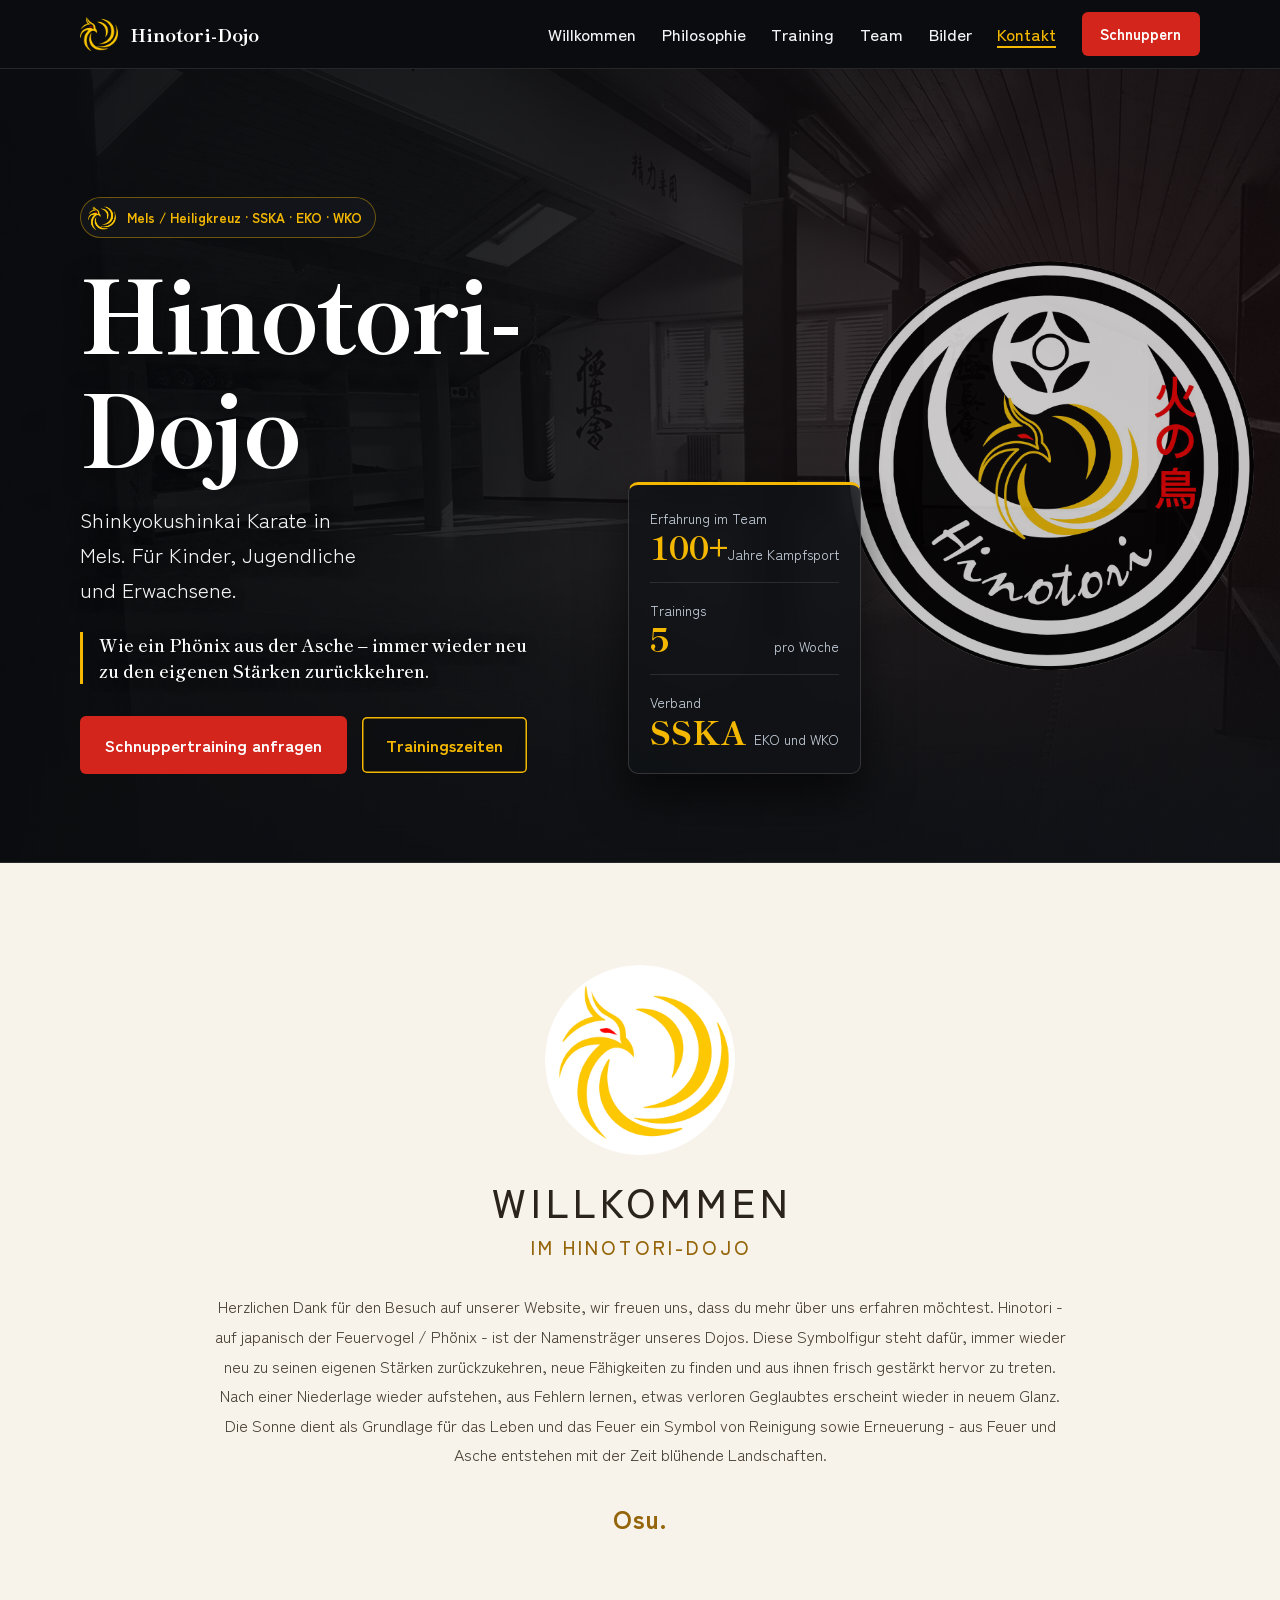
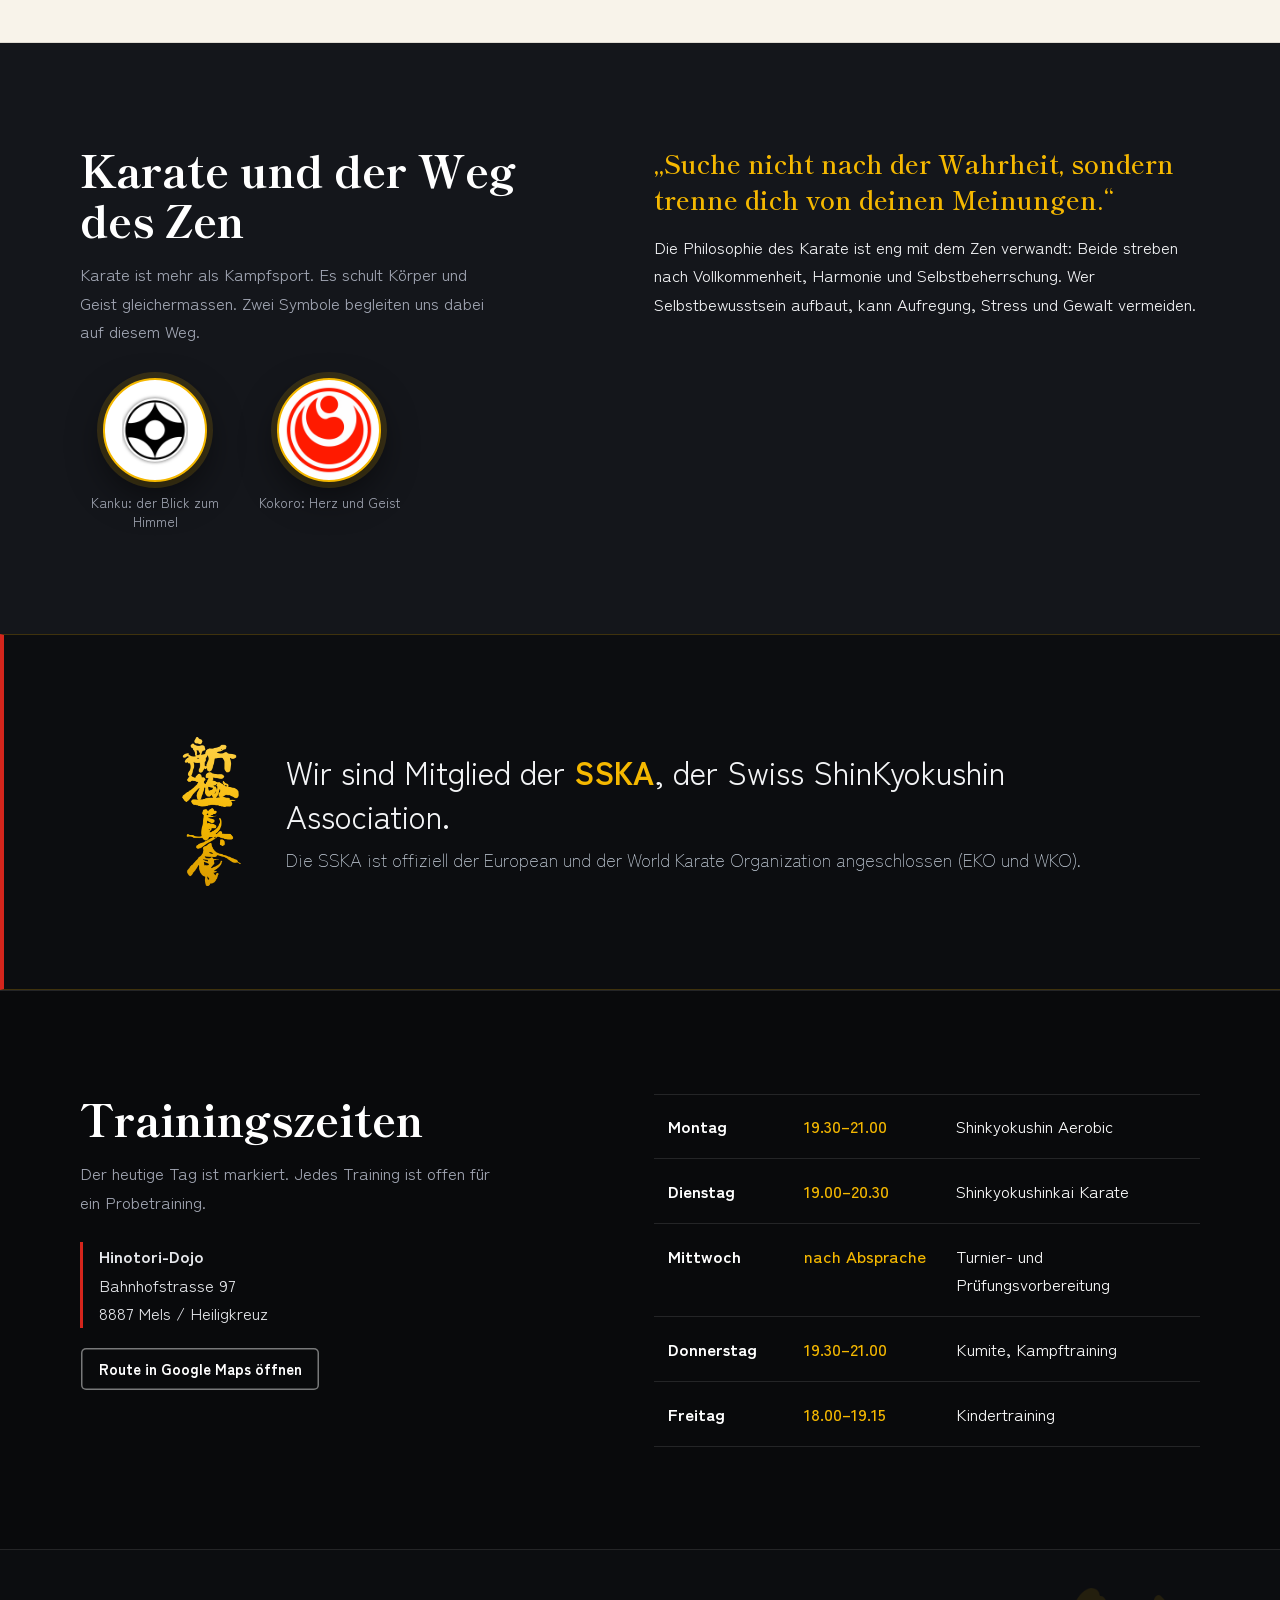
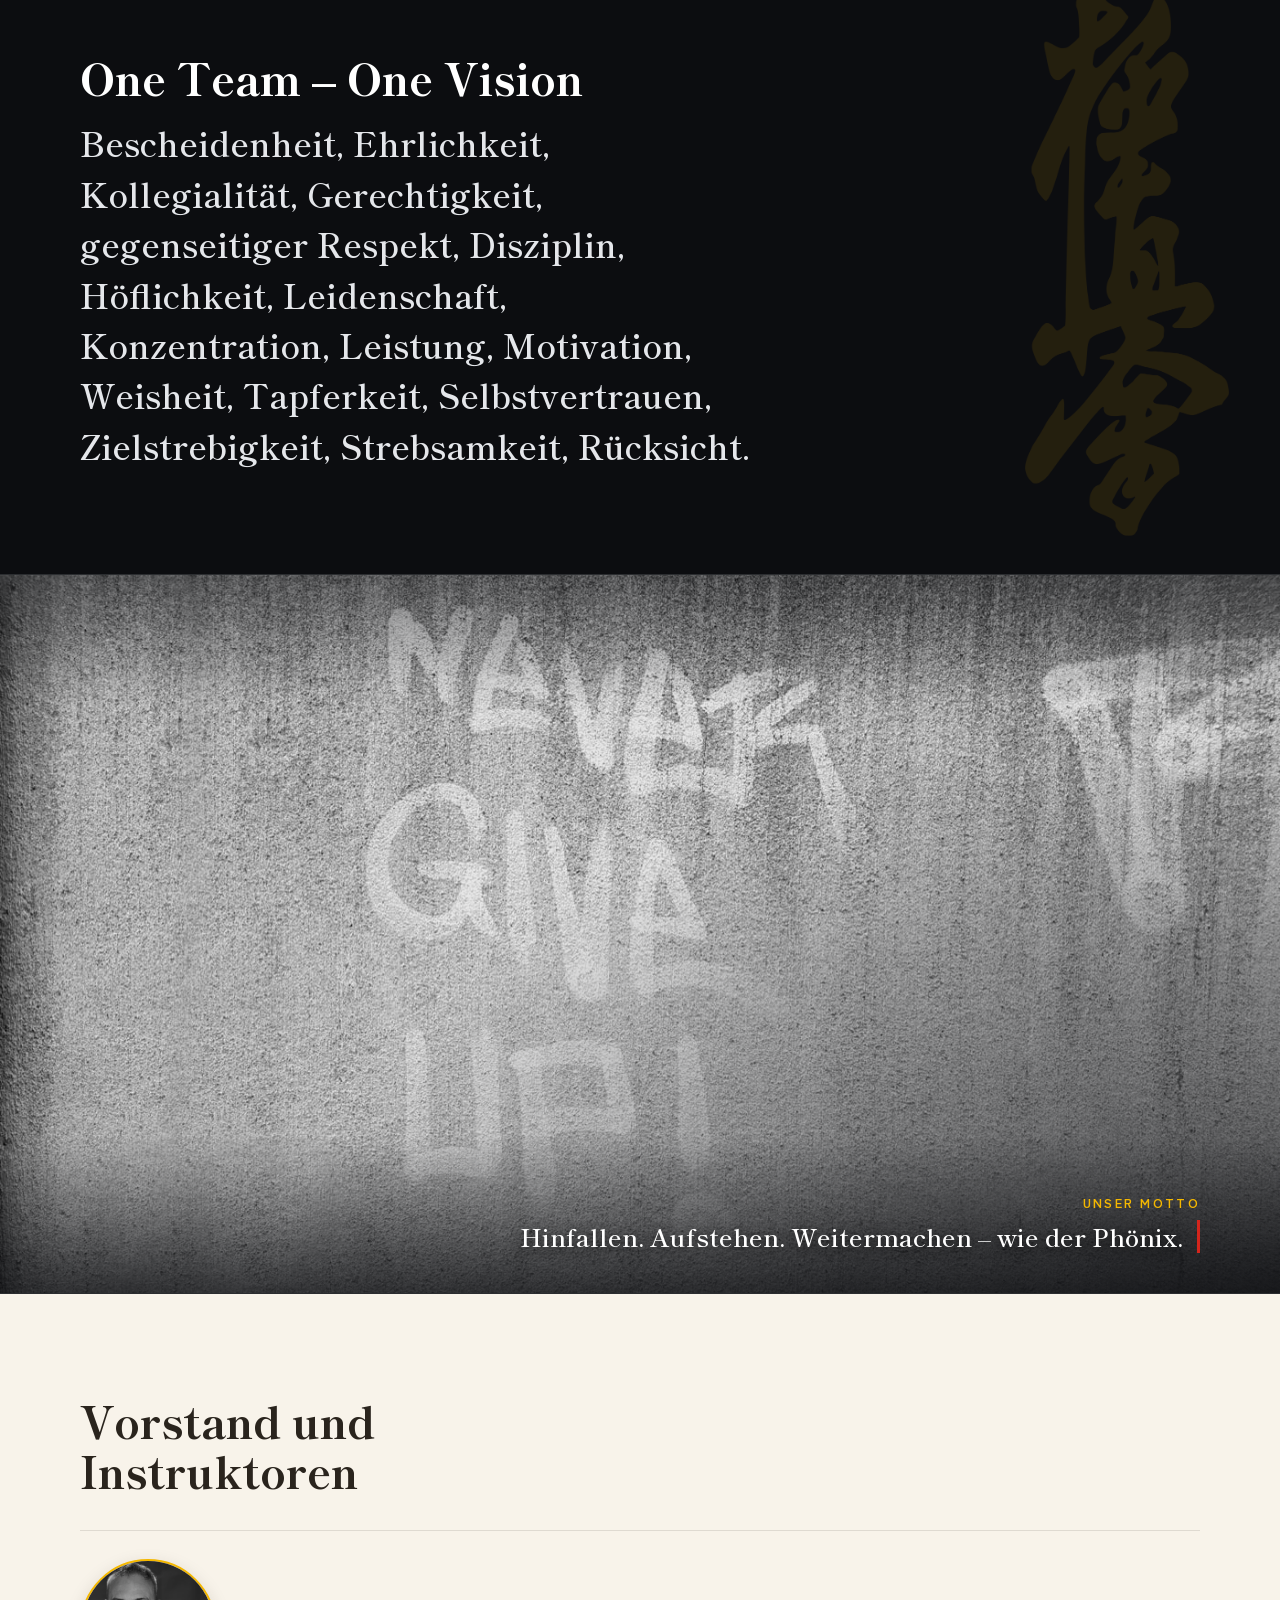
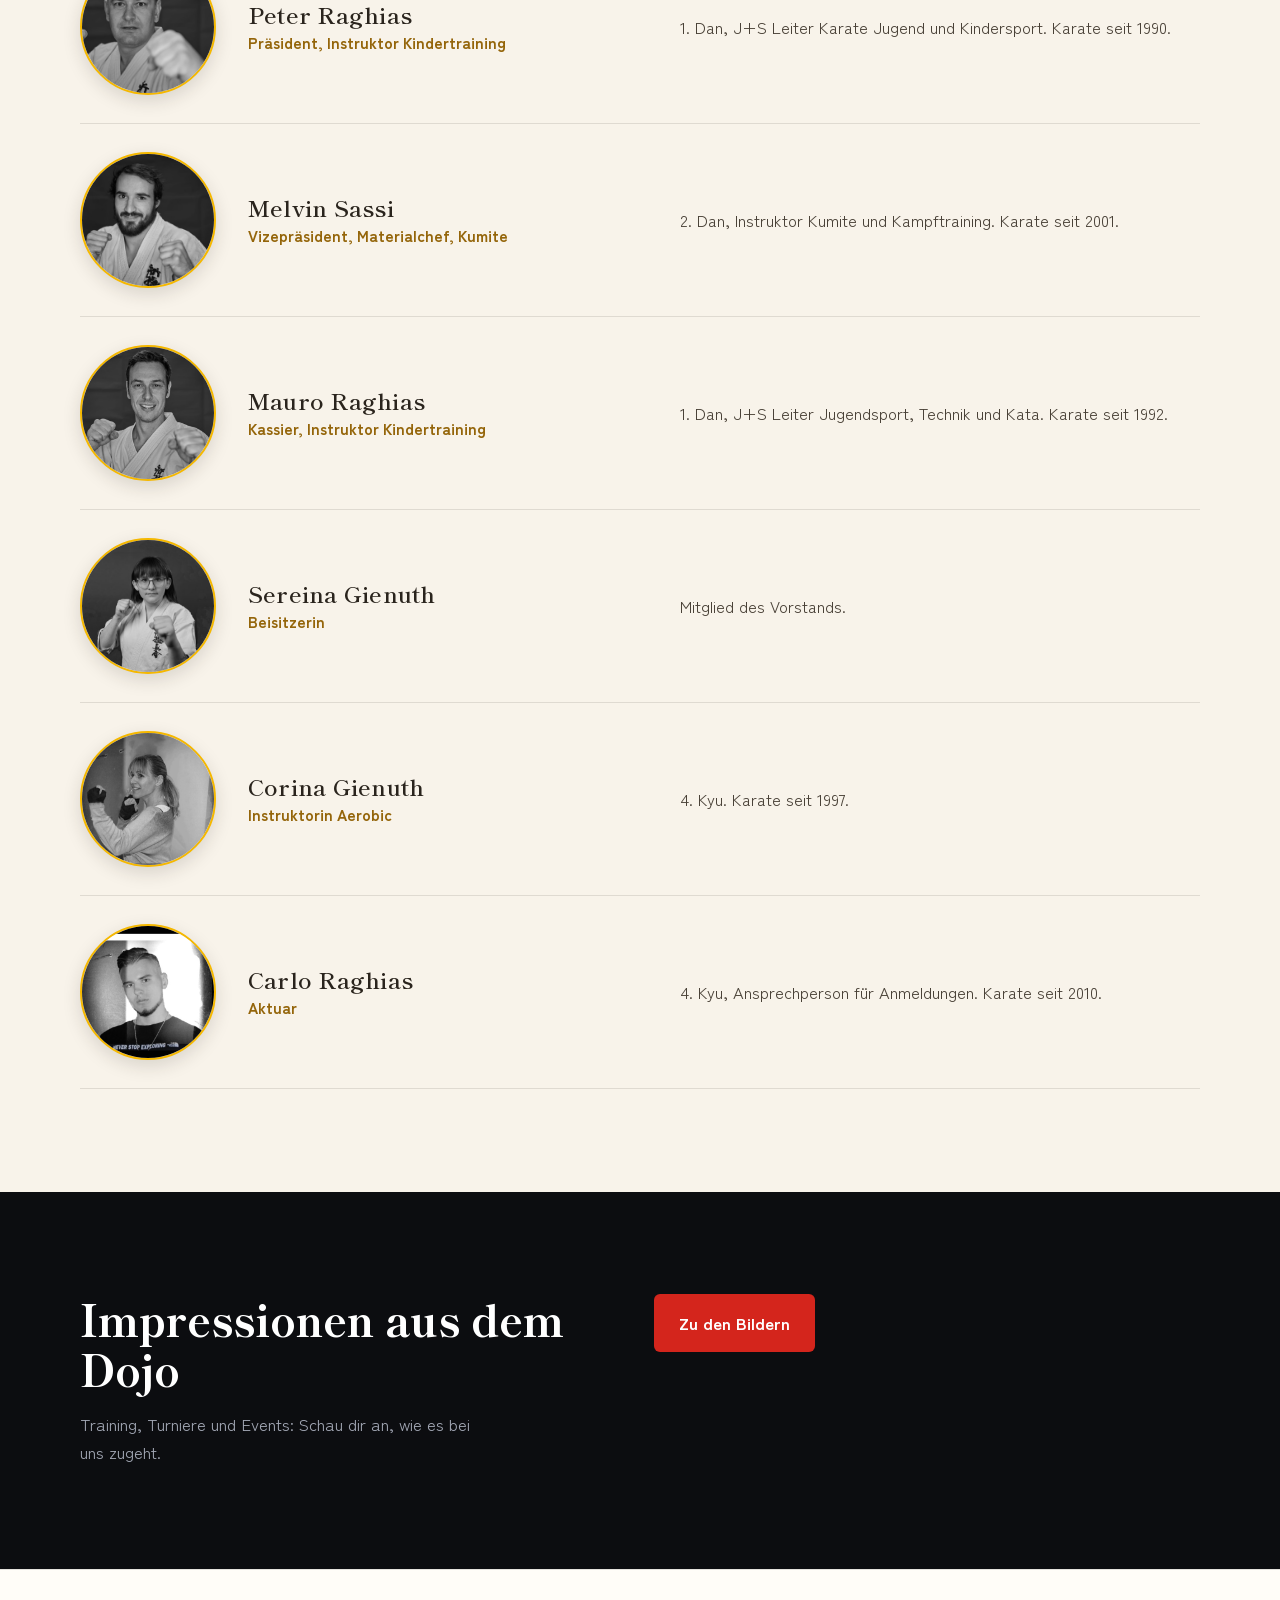
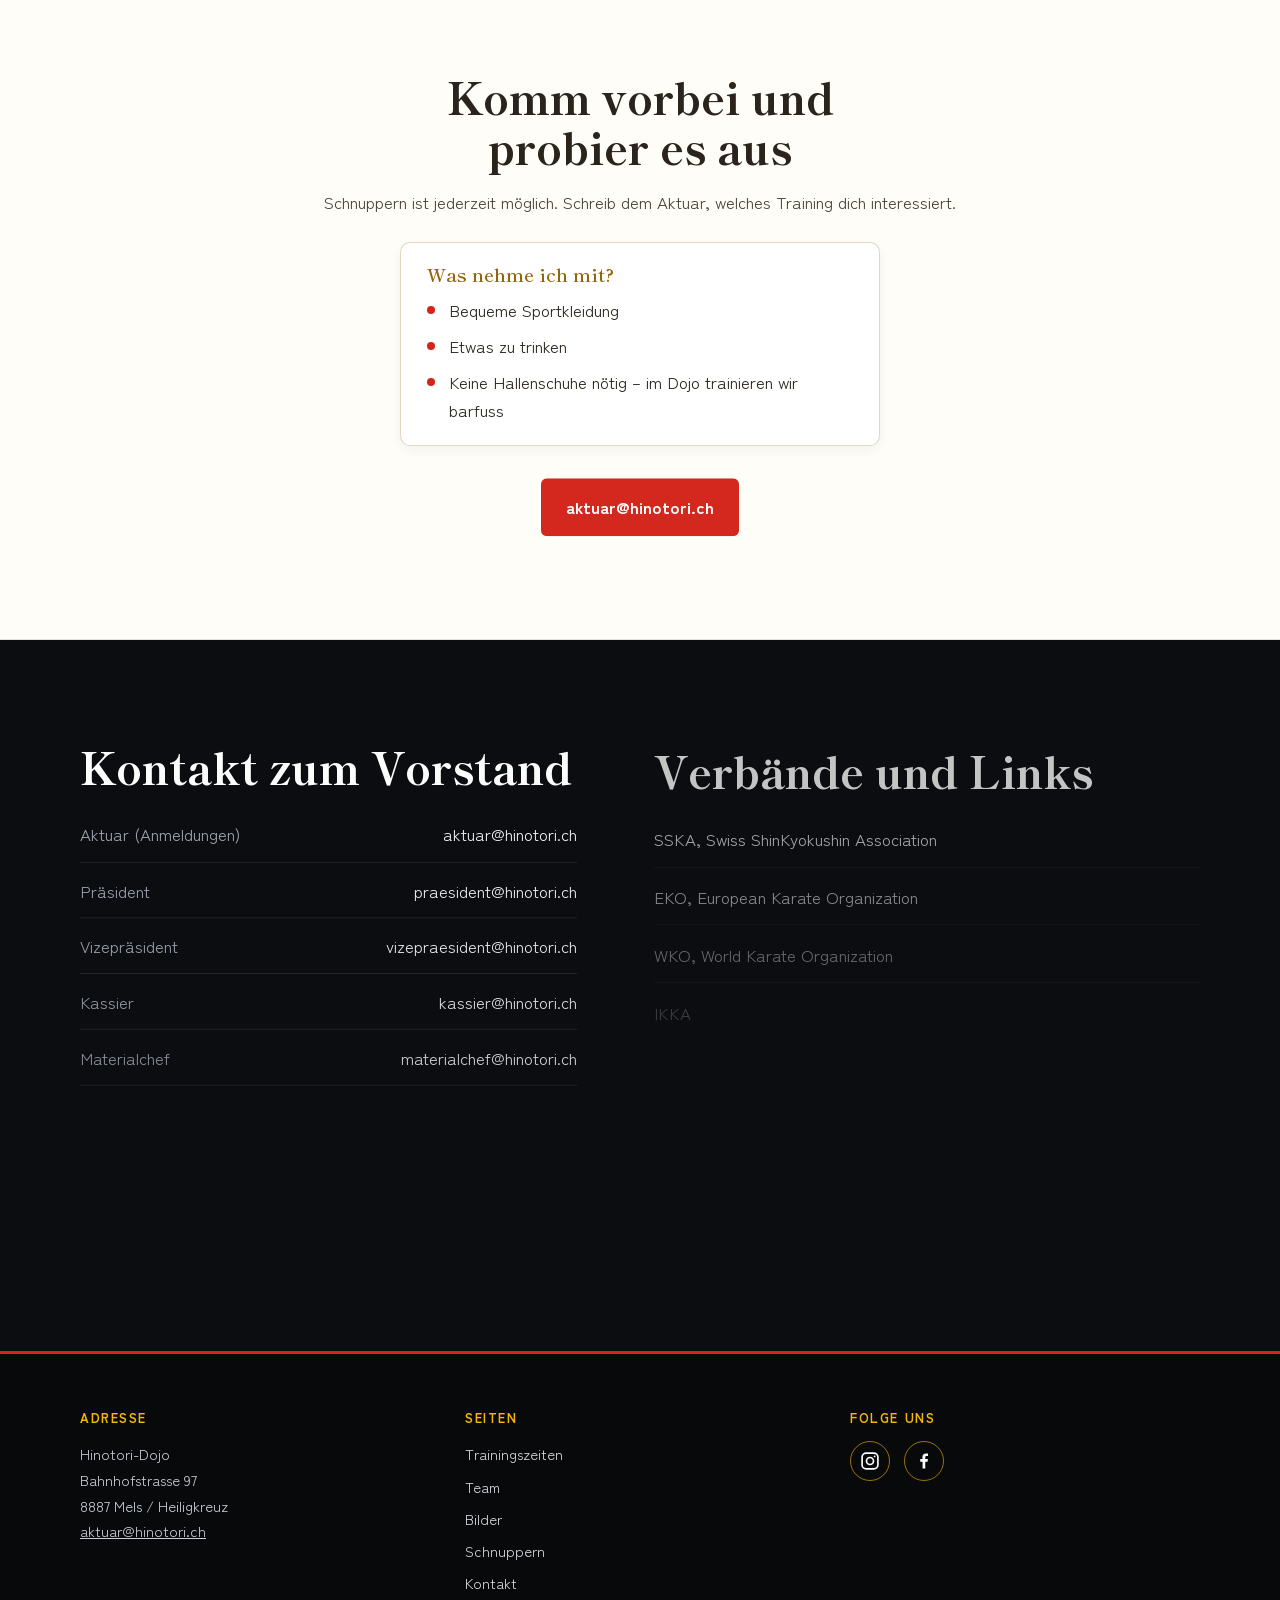
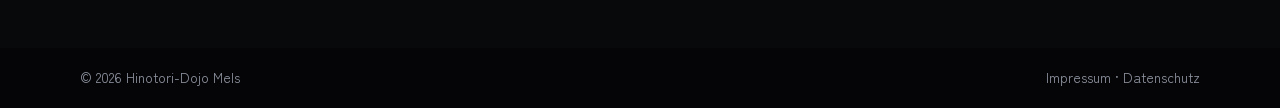
==== index.html @ b58ed4bf "Alle Seiten, Bilder, Scripts und Styles hinzugefügt" ====
<!DOCTYPE html>
<html lang="de">
<head>
<meta charset="UTF-8">
<meta name="viewport" content="width=device-width, initial-scale=1">
<title>Hinotori-Dojo – Shinkyokushinkai Karate in Mels</title>
<meta name="description" content="Shinkyokushinkai Karate, Kumite, Aerobic und Kindertraining in Mels/Heiligkreuz. Schnuppertraining jederzeit möglich.">
<meta property="og:title" content="Hinotori-Dojo Mels">
<meta property="og:description" content="Karate für Kinder und Erwachsene – Schnuppertraining anfragen.">
<meta property="og:type" content="website">
<meta property="og:url" content="https://www.hinotori.ch/">
<meta property="og:image" content="https://www.hinotori.ch/images/design/og-hinotori.jpg">
<meta property="og:image:width" content="1200">
<meta property="og:image:height" content="630">
<meta property="og:image:alt" content="Instruktoren des Hinotori-Dojo im Dojo in Mels">
<meta property="og:locale" content="de_CH">
<meta name="twitter:card" content="summary_large_image">
<meta name="theme-color" content="#0c0d10">
<link rel="preconnect" href="https://fonts.googleapis.com">
<link rel="preconnect" href="https://fonts.gstatic.com" crossorigin>
<link href="https://fonts.googleapis.com/css2?family=Shippori+Mincho:wght@600;800&family=Zen+Kaku+Gothic+New:wght@400;500;700&display=swap" rel="stylesheet">
<link rel="icon" type="image/png" href="images/design/hinotori_logo.png">
<link rel="stylesheet" href="style.css?v=10">
<script>document.documentElement.classList.add('js')</script>
<script type="application/ld+json">
{"@context":"https://schema.org","@type":"SportsActivityLocation","name":"Hinotori-Dojo","description":"Shinkyokushinkai Karate Dojo","address":{"@type":"PostalAddress","streetAddress":"Bahnhofstrasse 97","postalCode":"8887","addressLocality":"Mels","addressCountry":"CH"},"email":"aktuar@hinotori.ch","url":"https://www.hinotori.ch/"}
</script>
</head>
<body>
<a class="skip" href="#main">Zum Inhalt springen</a>

<header class="site-header" id="top">
  <div class="wrap bar">
    <a href="#top" class="brand">
      <img src="images/design/hinotori_logo.png" alt="Hinotori-Dojo Logo" class="brand-logo">
      <span>Hinotori-Dojo</span>
    </a>
    <button class="menu-btn" aria-expanded="false" aria-controls="nav">Menü</button>
    <nav id="nav" class="nav">
      <a href="#willkommen">Willkommen</a>
      <a href="#philosophie">Philosophie</a>
      <a href="#training">Training</a>
      <a href="#team">Team</a>
      <a href="gallery.html">Bilder</a>
      <a href="#kontakt">Kontakt</a>
      <a href="#schnuppern" class="btn btn-sm">Schnuppern</a>
    </nav>
  </div>
</header>

<main id="main">
  <section class="hero">
    <div class="kanji" aria-hidden="true">火</div>
    <div class="wrap hero-grid">
      <div>
        <div class="hero-emblem">
          <img src="images/design/hinotori_logo.png" alt="" aria-hidden="true">
          <span>Mels / Heiligkreuz · SSKA · EKO · WKO</span>
        </div>
        <h1>Hinotori-Dojo</h1>
        <p class="lead">Shinkyokushinkai Karate in Mels. Für Kinder, Jugendliche und Erwachsene.</p>
        <blockquote>Wie ein Phönix aus der Asche – immer wieder neu zu den eigenen Stärken zurückkehren.</blockquote>
        <div class="actions">
          <a href="#schnuppern" class="btn">Schnuppertraining anfragen</a>
          <a href="#training" class="btn btn-ghost">Trainingszeiten</a>
        </div>
      </div>
      <dl class="facts">
        <div><dt>Erfahrung im Team</dt><dd data-count="100" data-suffix="+">100+</dd><span>Jahre Kampfsport</span></div>
        <div><dt>Trainings</dt><dd data-count="5">5</dd><span>pro Woche</span></div>
        <div><dt>Verband</dt><dd>SSKA</dd><span>EKO und WKO</span></div>
      </dl>
    </div>
  </section>

  <section id="willkommen" class="section welcome-banner light">
    <div class="wrap welcome-box">
      <img src="images/design/hinotori-logo-rund.png" alt="Hinotori, der goldene Phönix" class="welcome-phoenix" width="190" height="190">
      <h2 class="welcome-title">Willkommen</h2>
      <p class="welcome-sub">im Hinotori-Dojo</p>
      <p class="welcome-text">
        Herzlichen Dank für den Besuch auf unserer Website, wir freuen uns, dass du mehr über uns erfahren möchtest. Hinotori - auf japanisch der Feuervogel / Phönix - ist der Namensträger unseres Dojos. Diese Symbolfigur steht dafür, immer wieder neu zu seinen eigenen Stärken zurückzukehren, neue Fähigkeiten zu finden und aus ihnen frisch gestärkt hervor zu treten. Nach einer Niederlage wieder aufstehen, aus Fehlern lernen, etwas verloren Geglaubtes erscheint wieder in neuem Glanz. Die Sonne dient als Grundlage für das Leben und das Feuer ein Symbol von Reinigung sowie Erneuerung - aus Feuer und Asche entstehen mit der Zeit blühende Landschaften.
      </p>
      <p class="welcome-osu">Osu.</p>
    </div>
  </section>

  <section id="philosophie" class="section tint">
    <div class="wrap split">
      <div>
        <h2>Karate und der Weg des Zen</h2>
        <p class="muted">Karate ist mehr als Kampfsport. Es schult Körper und Geist gleichermassen. Zwei Symbole begleiten uns dabei auf diesem Weg.</p>
        <div class="emblem-row">
          <figure><a class="emblem-link" href="https://theabsoluteyin.com/kanku/" target="_blank" rel="noopener" title="Mehr zum Kanku (öffnet in neuem Tab)"><img src="images/design/kanku-symbol.jpg" alt="Kanku-Symbol – Artikel öffnen" class="emblem" loading="lazy"><figcaption>Kanku: der Blick zum Himmel</figcaption></a></figure>
          <figure><a class="emblem-link" href="https://www.wkobangladesh.net/kokoro-kanji/" target="_blank" rel="noopener" title="Mehr zum Kokoro (öffnet in neuem Tab)"><img src="images/design/kokoro-symbol.jpg" alt="Kokoro-Symbol – Artikel öffnen" class="emblem" loading="lazy"><figcaption>Kokoro: Herz und Geist</figcaption></a></figure>
        </div>
      </div>
      <div class="prose">
        <p class="pull">„Suche nicht nach der Wahrheit, sondern trenne dich von deinen Meinungen.“</p>
        <p>Die Philosophie des Karate ist eng mit dem Zen verwandt: Beide streben nach Vollkommenheit, Harmonie und Selbstbeherrschung. Wer Selbstbewusstsein aufbaut, kann Aufregung, Stress und Gewalt vermeiden.</p>
      </div>
    </div>
  </section>

  <section class="section affiliation-banner" aria-label="Verbandszugehörigkeit">
    <div class="wrap affiliation-box">
      <span class="kanji-mark" role="img" aria-label="Kanji Shinkyokushinkai"></span>
      <div class="affil-text">
      <p class="affiliation-lead">Wir sind Mitglied der <span>SSKA</span>, der Swiss ShinKyokushin Association.</p>
      <p class="affiliation-sub">Die SSKA ist offiziell der European und der World Karate Organization angeschlossen (EKO und WKO).</p>
      </div>
    </div>
  </section>

  <section id="training" class="section dark">
    <div class="wrap split">
      <div>
        <h2>Trainingszeiten</h2>
        <p class="muted">Der heutige Tag ist markiert. Jedes Training ist offen für ein Probetraining.</p>
        <address>
          <strong>Hinotori-Dojo</strong><br>Bahnhofstrasse 97<br>8887 Mels / Heiligkreuz
        </address>
        <a class="btn btn-ghost-light btn-sm" target="_blank" rel="noopener" href="https://www.google.com/maps/search/?api=1&query=Bahnhofstrasse+97,+8887+Mels">Route in Google Maps öffnen</a>
      </div>
      <ol class="week" id="week">
        <li data-day="1"><b>Montag</b><time>19.30–21.00</time><span>Shinkyokushin Aerobic</span></li>
        <li data-day="2"><b>Dienstag</b><time>19.00–20.30</time><span>Shinkyokushinkai Karate</span></li>
        <li data-day="3"><b>Mittwoch</b><time>nach Absprache</time><span>Turnier- und Prüfungsvorbereitung</span></li>
        <li data-day="4"><b>Donnerstag</b><time>19.30–21.00</time><span>Kumite, Kampftraining</span></li>
        <li data-day="5"><b>Freitag</b><time>18.00–19.15</time><span>Kindertraining</span></li>
      </ol>
    </div>
  </section>

  <section id="werte" class="section">
    <div class="werte-kanji" aria-hidden="true"></div>
    <div class="wrap">
      <h2>One Team – One Vision</h2>
      <p class="values">Bescheidenheit, Ehrlichkeit, Kollegialität, Gerechtigkeit, gegenseitiger Respekt, Disziplin, Höflichkeit, Leidenschaft, Konzentration, Leistung, Motivation, Weisheit, Tapferkeit, Selbstvertrauen, Zielstrebigkeit, Strebsamkeit, Rücksicht.</p>
    </div>
  </section>

  <section class="ngu" aria-label="Unser Motto: Never give up">
    <picture>
      <source media="(max-width:640px)" srcset="images/design/never-give-up-hoch.jpg">
      <img src="images/design/never-give-up-quer.jpg" alt="Graffiti «Never give up!» auf einer Betonwand" loading="lazy">
    </picture>
    <div class="wrap ngu-text">
      <p class="ngu-eyebrow">Unser Motto</p>
      <p class="ngu-line">Hinfallen. Aufstehen. Weitermachen – wie der Phönix.</p>
    </div>
  </section>

  <section id="team" class="section light">
    <div class="wrap">
      <h2>Vorstand und Instruktoren</h2>
      <ul class="team">
        <li>
          <img src="images/design/Peter-Raghias.jpg" alt="Peter Raghias" class="avatar">
          <div><h3>Peter Raghias</h3><p>Präsident, Instruktor Kindertraining</p></div>
          <p>1. Dan, J+S Leiter Karate Jugend und Kindersport. Karate seit 1990.</p>
        </li>
        <li>
          <img src="images/design/Melvin-Sassi.jpg" alt="Melvin Sassi" class="avatar">
          <div><h3>Melvin Sassi</h3><p>Vizepräsident, Materialchef, Kumite</p></div>
          <p>2. Dan, Instruktor Kumite und Kampftraining. Karate seit 2001.</p>
        </li>
        <li>
          <img src="images/design/Mauro-Raghias.jpg" alt="Mauro Raghias" class="avatar">
          <div><h3>Mauro Raghias</h3><p>Kassier, Instruktor Kindertraining</p></div>
          <p>1. Dan, J+S Leiter Jugendsport, Technik und Kata. Karate seit 1992.</p>
        </li>
        <li>
          <img src="images/design/Sereina-Gienuth.jpg" alt="Sereina Gienuth" class="avatar">
          <div><h3>Sereina Gienuth</h3><p>Beisitzerin</p></div>
          <p>Mitglied des Vorstands.</p>
        </li>
        <li>
          <img src="images/design/Corina-Gienuth.jpg" alt="Corina Gienuth" class="avatar">
          <div><h3>Corina Gienuth</h3><p>Instruktorin Aerobic</p></div>
          <p>4. Kyu. Karate seit 1997.</p>
        </li>
        <li>
          <img src="images/design/Carlo-Raghias.jpg" alt="Carlo Raghias" class="avatar">
          <div><h3>Carlo Raghias</h3><p>Aktuar</p></div>
          <p>4. Kyu, Ansprechperson für Anmeldungen. Karate seit 2010.</p>
        </li>
      </ul>
    </div>
  </section>

  <section id="bilder" class="section">
    <div class="wrap split">
      <div>
        <h2>Impressionen aus dem Dojo</h2>
        <p class="muted">Training, Turniere und Events: Schau dir an, wie es bei uns zugeht.</p>
      </div>
      <div><a class="btn" href="gallery.html">Zu den Bildern</a></div>
    </div>
  </section>

  <section id="schnuppern" class="section cta light">
    <div class="wrap">
      <h2>Komm vorbei und probier es aus</h2>
      <p>Schnuppern ist jederzeit möglich. Schreib dem Aktuar, welches Training dich interessiert.</p>
      <div class="bring">
        <h3>Was nehme ich mit?</h3>
        <ul>
          <li>Bequeme Sportkleidung</li>
          <li>Etwas zu trinken</li>
          <li>Keine Hallenschuhe nötig – im Dojo trainieren wir barfuss</li>
        </ul>
      </div>
      <a class="btn" href="mailto:aktuar@hinotori.ch?subject=Anmeldung%20Schnuppertraining">aktuar@hinotori.ch</a>
    </div>
  </section>

  <section id="kontakt" class="section">
    <div class="wrap split">
      <div>
        <h2>Kontakt zum Vorstand</h2>
        <ul class="rows">
          <li><span>Aktuar (Anmeldungen)</span><a href="mailto:aktuar@hinotori.ch">aktuar@hinotori.ch</a></li>
          <li><span>Präsident</span><a href="mailto:praesident@hinotori.ch">praesident@hinotori.ch</a></li>
          <li><span>Vizepräsident</span><a href="mailto:vizepraesident@hinotori.ch">vizepraesident@hinotori.ch</a></li>
          <li><span>Kassier</span><a href="mailto:kassier@hinotori.ch">kassier@hinotori.ch</a></li>
          <li><span>Materialchef</span><a href="mailto:materialchef@hinotori.ch">materialchef@hinotori.ch</a></li>
        </ul>
      </div>
      <div>
        <h2>Verbände und Links</h2>
        <ul class="rows">
          <li><a target="_blank" rel="noopener" href="https://www.shinkyokushin.ch">SSKA, Swiss ShinKyokushin Association</a></li>
          <li><a target="_blank" rel="noopener" href="https://www.european-kyokushin.org">EKO, European Karate Organization</a></li>
          <li><a target="_blank" rel="noopener" href="https://www.wko.or.jp">WKO, World Karate Organization</a></li>
          <li><a target="_blank" rel="noopener" href="https://www.ikka.ch">IKKA</a></li>
          <li><a target="_blank" rel="noopener" href="https://www.polimeno-karate.ch/">Polimeno Karate</a></li>
          <li><a target="_blank" rel="noopener" href="https://www.spirit-karate.ch">Spirit Karate</a></li>
          <li><a target="_blank" rel="noopener" href="https://www.zendoryu.ch">Zendoryu</a></li>
          <li><a target="_blank" rel="noopener" href="https://www.sportportal.info">Sportportal.info</a></li>
        </ul>
      </div>
    </div>
  </section>
</main>

<footer class="site-footer">
  <div class="wrap footer-cols">
    <div class="footer-col">
      <h3>Adresse</h3>
      <p class="footer-address">
        Hinotori-Dojo<br>
        Bahnhofstrasse 97<br>
        8887 Mels / Heiligkreuz<br>
        <a href="mailto:aktuar@hinotori.ch">aktuar@hinotori.ch</a>
      </p>
    </div>

    <div class="footer-col">
      <h3>Seiten</h3>
      <ul class="footer-nav">
        <li><a href="#training">Trainingszeiten</a></li>
        <li><a href="#team">Team</a></li>
        <li><a href="gallery.html">Bilder</a></li>
        <li><a href="#schnuppern">Schnuppern</a></li>
        <li><a href="#kontakt">Kontakt</a></li>
      </ul>
    </div>

    <div class="footer-col">
      <h3>Folge uns</h3>
      <div class="social-links">
        <a href="https://www.instagram.com/hinotori_dojo/" target="_blank" rel="noopener" aria-label="Instagram Hinotori Dojo" class="social-btn">
          <svg viewBox="0 0 24 24" width="20" height="20" fill="none" stroke="currentColor" stroke-width="2" aria-hidden="true">
            <rect x="2.5" y="2.5" width="19" height="19" rx="5"></rect>
            <circle cx="12" cy="12" r="4.2"></circle>
            <circle cx="17.5" cy="6.5" r="1.1" fill="currentColor" stroke="none"></circle>
          </svg>
        </a>
        <a href="https://m.facebook.com/HinotoriDojoMels/" target="_blank" rel="noopener" aria-label="Facebook Hinotori Dojo Mels" class="social-btn">
          <svg viewBox="0 0 24 24" width="20" height="20" fill="currentColor" aria-hidden="true">
            <path d="M13.5 21v-8.2h2.8l.4-3.2h-3.2V7.5c0-.9.3-1.6 1.6-1.6h1.7V3c-.3 0-1.3-.1-2.5-.1-2.5 0-4.2 1.5-4.2 4.3v2.4H7.5v3.2h2.8V21h3.2z"></path>
          </svg>
        </a>
      </div>
    </div>
  </div>

  <div class="footer-bottom">
    <div class="wrap foot">
      <span>© <span id="yr">2026</span> Hinotori-Dojo Mels</span>
      <span><a href="impressum.html">Impressum</a> · <a href="impressum.html#datenschutz">Datenschutz</a></span>
    </div>
  </div>
</footer>
<script src="vendor/gsap.min.js" defer></script>
<script src="vendor/ScrollTrigger.min.js" defer></script>
<script src="script.js?v=7" defer></script>
</body>
</html>
---- style.css ----
:root{
  --bg:#0c0d10;
  --surface:#14161b;
  --surface-alt:#1b1e25;
  --text:#f3f4f6;
  --muted:#a1a6b3;
  --red:#d4251c;
  --red-d:#a61912;
  --gold:#f5b800;
  --gold-soft:rgba(245,184,0,.15);
  --line:rgba(255,255,255,.11);
  --paper:#f8f3ea;
  --paper-alt:#fffdf8;
  --ink:#2a241d;
  --ink-muted:#6b6155;
  --gold-ink:#94650a;
  --serif:"Shippori Mincho","Hiragino Mincho ProN","Yu Mincho",Georgia,serif;
  --sans:"Zen Kaku Gothic New","Hiragino Sans","Segoe UI",system-ui,sans-serif;
}
*{box-sizing:border-box;margin:0;padding:0}
html{scroll-behavior:smooth;scroll-padding-top:76px}
body{font:400 1.05rem/1.7 var(--sans);background:var(--bg);color:var(--text);-webkit-font-smoothing:antialiased}
.wrap{width:min(1120px,90%);margin-inline:auto}
a{color:var(--gold);transition:color .2s}
a:hover{color:#ffd24c}
:focus-visible{outline:3px solid var(--gold);outline-offset:3px}
.skip{position:absolute;left:-999px;top:0;background:var(--red);color:#fff;padding:.6rem 1rem;z-index:200}
.skip:focus{left:0}
h1,h2,h3{font-family:var(--serif);line-height:1.15;font-weight:800;color:#fff}
h2{font-size:clamp(1.8rem,3.6vw,2.7rem);margin-bottom:1rem;max-width:18ch}
h3{font-size:1.2rem;font-weight:600}
.muted{color:var(--muted);max-width:46ch}

/* Header */
.site-header{position:sticky;top:0;z-index:100;background:rgba(12,13,16,.88);backdrop-filter:blur(12px);border-bottom:1px solid var(--line);transition:border-color .25s}
.site-header.scrolled{border-color:rgba(245,184,0,.35)}
.bar{display:flex;align-items:center;justify-content:space-between;min-height:68px;gap:1rem}
.brand{display:flex;align-items:center;gap:.75rem;font:800 1.15rem var(--serif);color:#fff;text-decoration:none}
.brand-logo{width:38px;height:38px;object-fit:contain;display:block;border-radius:6px}
.nav{display:flex;align-items:center;gap:1.6rem}
.nav a:not(.btn){color:var(--text);text-decoration:none;font-weight:500;background:linear-gradient(var(--gold),var(--gold)) 0 100%/0 2px no-repeat;transition:background-size .25s,color .2s}
.nav a:not(.btn):hover{color:var(--gold);background-size:100% 2px}
.menu-btn{display:none;font:inherit;font-weight:700;background:var(--surface-alt);border:1.5px solid var(--gold);border-radius:8px;padding:.35rem .9rem;cursor:pointer;color:#fff}

/* Buttons */
.btn{display:inline-block;background:var(--red);color:#fff;text-decoration:none;font-weight:700;padding:.85rem 1.5rem;border-radius:6px;border:1px solid transparent;transition:background .2s,color .2s}
.btn:hover{background:var(--red-d);color:#fff}
.btn-sm{padding:.5rem 1.1rem;font-size:.95rem}
.btn-ghost{background:rgba(12,13,16,.55);backdrop-filter:blur(6px);color:var(--gold);box-shadow:inset 0 0 0 1.5px var(--gold)}
.btn-ghost:hover{background:var(--gold);color:#0c0d10;box-shadow:none}
.btn-ghost-light{background:transparent;color:#fff;box-shadow:inset 0 0 0 1.5px rgba(255,255,255,.45)}
.btn-ghost-light:hover{background:var(--gold);color:#0c0d10;box-shadow:none}

/* Hero mit Dojo-Foto im Hintergrund */
.hero{position:relative;overflow:hidden;padding:clamp(4.5rem,10vw,8.5rem) 0 clamp(3.5rem,7vw,5.5rem);background-color:var(--bg);border-bottom:1px solid var(--line);isolation:isolate}
.hero::before{
  content:"";
  position:absolute;
  inset:0;
  z-index:-2;
  background:url("images/design/Dojo_schwarz-weiss.jpg") 55% 42%/cover no-repeat;
  filter:contrast(1.08) brightness(.68);
}
.hero::after{
  content:"";
  position:absolute;
  inset:0;
  z-index:-1;
  background:
    linear-gradient(95deg, rgba(10,11,14,.92) 0%, rgba(12,13,16,.74) 48%, rgba(12,13,16,.52) 100%),
    linear-gradient(180deg, rgba(12,13,16,.35) 0%, rgba(12,13,16,.2) 65%, #16181e 100%),
    radial-gradient(circle at 82% 30%, rgba(212,37,28,.22), transparent 55%);
}

.kanji{position:absolute;right:-2%;top:50%;transform:translateY(-50%);width:min(58vw,580px);aspect-ratio:1;border-radius:50%;font-size:0;color:transparent;overflow:hidden;pointer-events:none}
.kanji::before{content:"";position:absolute;inset:0;border-radius:50%;background:url("images/design/hinotori-logo-hero.jpg") center/contain no-repeat;opacity:.55}
.hero-grid{position:relative;display:grid;gap:3.5rem;grid-template-columns:1.2fr 1fr;align-items:end}
.hero-emblem{display:inline-flex;align-items:center;gap:.65rem;margin-bottom:1rem;padding:.35rem .85rem .35rem .45rem;background:rgba(20,22,27,.82);backdrop-filter:blur(8px);border:1px solid rgba(245,184,0,.4);border-radius:999px;font-size:.85rem;font-weight:700;color:var(--gold)}
.hero-emblem img{width:28px;height:28px;object-fit:contain;border-radius:50%}
.hero h1{font-size:clamp(3rem,8vw,6.2rem);letter-spacing:-.02em;margin-bottom:1.2rem;text-shadow:0 6px 26px rgba(0,0,0,.55)}
.lead{font-size:1.3rem;max-width:30ch;margin-bottom:1.5rem;color:#f3f4f6;text-shadow:0 2px 14px rgba(0,0,0,.65)}
blockquote{font:600 1.1rem/1.5 var(--serif);border-left:3px solid var(--gold);padding-left:1rem;max-width:42ch;margin-bottom:2rem;color:#fff;text-shadow:0 2px 12px rgba(0,0,0,.6)}
.actions{display:flex;flex-wrap:wrap;gap:.9rem}
.facts{display:grid;gap:0;background:rgba(16,18,23,.78);backdrop-filter:blur(14px);border:1px solid rgba(255,255,255,.15);border-top:3px solid var(--gold);color:#fff;border-radius:10px;padding:.5rem 1.6rem;max-width:340px;justify-self:end;box-shadow:0 22px 48px rgba(0,0,0,.6)}
.facts div{display:grid;grid-template-columns:1fr auto;align-items:baseline;padding:1rem 0;border-bottom:1px solid var(--line)}
.facts div:last-child{border:0}
.facts dt{grid-column:1/-1;font-size:.85rem;color:#cbd5e1}
.facts dd{font:800 2.4rem/1 var(--serif);color:var(--gold)}
.facts span{font-size:.9rem;color:#cbd5e1}

/* Willkommen-Schreiben unter der Titelfolie */
.welcome-banner{background:linear-gradient(180deg, #16181e 0%, #111318 100%);border-bottom:1px solid var(--line);padding:clamp(3.5rem,7vw,5.5rem) 0}
.welcome-box{max-width:860px;margin-inline:auto;text-align:center}
.welcome-title{max-width:none;margin-bottom:.45rem;font-family:var(--sans);font-weight:500;letter-spacing:.12em;text-transform:uppercase;font-size:clamp(1.6rem,3.4vw,2.5rem);color:#fff}
.welcome-sub{font-family:var(--sans);font-size:clamp(.95rem,1.6vw,1.2rem);font-weight:500;letter-spacing:.16em;text-transform:uppercase;color:var(--gold);margin-bottom:1.8rem}
.welcome-text{color:#d1d5db;font-size:clamp(.98rem,1.25vw,1.1rem);line-height:1.85;margin-bottom:1.6rem}
.welcome-osu{color:var(--gold);font-size:clamp(1.25rem,2vw,1.6rem);font-weight:600;letter-spacing:.04em}

/* Verbands-Werbebanner während dem Scrollen */
.affiliation-banner{background:linear-gradient(90deg, #101216 0%, #191718 50%, #101216 100%);border-block:1px solid rgba(245,184,0,.22);border-left:4px solid var(--red);padding:clamp(2.4rem,5vw,3.6rem) 0}
.affiliation-box{max-width:920px;margin-inline:auto;text-align:center}
.affiliation-lead{font-family:var(--sans);font-size:clamp(1.25rem,2.5vw,2.05rem);font-weight:400;line-height:1.35;color:#f3f4f6;margin-bottom:.55rem}
.affiliation-lead span{color:var(--gold);font-weight:600}
.affiliation-sub{font-family:var(--sans);font-size:clamp(.92rem,1.4vw,1.12rem);font-weight:300;line-height:1.55;color:#cbd5e1}

/* Sections */
.section{padding:clamp(3.5rem,8vw,6.5rem) 0;background:var(--bg)}
.tint{background:var(--surface)}
.dark{background:#090a0c;color:#fff;border-block:1px solid var(--line)}
.dark .muted{color:var(--muted)}
.split{display:grid;grid-template-columns:1fr 1.1fr;gap:clamp(2rem,6vw,5rem);align-items:start}
.prose p+p{margin-top:1rem}
.pull{font:600 1.6rem/1.4 var(--serif);color:var(--gold)}
address{font-style:normal;margin:1.6rem 0 1.2rem;padding-left:1rem;border-left:3px solid var(--red);color:#e5e7eb}

/* Wochenplan */
.week{list-style:none}
.week li{display:grid;grid-template-columns:7.5rem 8.5rem 1fr;gap:1rem;padding:1.1rem .9rem;border-bottom:1px solid var(--line)}
.week li:first-child{border-top:1px solid var(--line)}
.week time{color:var(--gold);font-weight:500}
.week li.today{background:linear-gradient(90deg, var(--red) 0%, #b51c14 100%);border-radius:6px;border-color:transparent;box-shadow:0 8px 20px rgba(212,37,28,.3)}
.week li.today time{color:#fff;font-weight:700}

/* Werte */
.values{font:600 clamp(1.4rem,2.8vw,2.1rem)/1.5 var(--serif);max-width:34ch;color:#e5e7eb}

/* Team */
.team{list-style:none;margin-top:2.2rem}
.team li{display:grid;grid-template-columns:136px minmax(210px,1fr) 1.3fr;align-items:center;gap:1.2rem 2rem;padding:1.75rem 0;border-top:1px solid var(--line)}
.team li:last-child{border-bottom:1px solid var(--line)}
.avatar{width:136px;height:136px;border-radius:50%;object-fit:cover;object-position:50% 18%;border:2.5px solid var(--gold);background:var(--surface-alt);display:block;box-shadow:0 10px 26px rgba(0,0,0,.45)}
.team li div h3{font-size:clamp(1.28rem,1.8vw,1.5rem);margin-bottom:.3rem;letter-spacing:.01em}
.team li div p{color:var(--gold);font-weight:700;font-size:.98rem;line-height:1.4}
.team li>p{color:#d1d5db;font-size:1.02rem;line-height:1.65}

/* CTA */
.cta{background:linear-gradient(135deg, #1b1512 0%, #2a1212 50%, #14161b 100%);border-block:1px solid rgba(245,184,0,.3);color:#fff;text-align:center}
.cta h2{margin-inline:auto}
.cta p{margin-bottom:1.6rem;color:#d1d5db}
.bring{max-width:30rem;margin:0 auto 2rem;padding:1.3rem 1.6rem;text-align:left;background:rgba(12,13,16,.45);border:1px solid rgba(245,184,0,.3);border-radius:10px}
.bring h3{font-size:1.15rem;color:var(--gold);margin-bottom:.7rem}
.bring ul{list-style:none;padding:0;margin:0;display:grid;gap:.45rem}
.bring li{position:relative;padding-left:1.4rem;color:#e5e7eb}
.bring li::before{content:"";position:absolute;left:0;top:.62em;width:.5rem;height:.5rem;border-radius:50%;background:var(--red)}
.cta .btn{background:var(--gold);color:#0c0d10}
.cta .btn:hover{background:#ffd24c;color:#0c0d10;box-shadow:0 8px 24px rgba(245,184,0,.35)}

/* Kontakt */
.rows{list-style:none}
.rows li{display:flex;flex-wrap:wrap;justify-content:space-between;gap:.3rem 1rem;padding:.8rem 0;border-bottom:1px solid var(--line)}
.rows span{color:var(--muted)}
.rows a{color:var(--text);text-decoration:none}
.rows a:hover{color:var(--gold);text-decoration:underline}

/* Footer */
.site-footer{background:#08090b;color:#d6d8de;padding-top:3.5rem;font-size:.94rem;border-top:3px solid var(--red)}
.footer-cols{display:grid;grid-template-columns:repeat(3,minmax(160px,1fr));gap:2.2rem;padding-bottom:2.8rem}
.footer-col h3{font-family:var(--sans);font-size:.82rem;font-weight:700;letter-spacing:.12em;text-transform:uppercase;color:var(--gold);margin-bottom:1rem}
.footer-nav{list-style:none}
.footer-nav li{margin-bottom:.42rem}
.footer-nav a{color:#d6d8de;text-decoration:none;font-size:.92rem;transition:color .2s}
.footer-nav a:hover{color:var(--gold)}
.footer-address{color:#c9cdd6;line-height:1.75;font-size:.92rem}
.footer-address a{color:#c9cdd6}
.footer-address a:hover,.foot a:hover{color:var(--gold)}
.foot a{color:#8e94a0;text-decoration:none}

.social-links{display:flex;gap:.85rem}
.social-btn{display:inline-grid;place-items:center;width:40px;height:40px;border-radius:50%;border:1.5px solid rgba(245,184,0,.6);color:#fff;text-decoration:none;transition:background .2s,border-color .2s,color .2s}
.social-btn:hover{background:var(--gold);border-color:var(--gold);color:#0c0d10}

.footer-bottom{background:#050507;color:#8e94a0;padding:1.15rem 0;font-size:.86rem}
.foot{display:flex;justify-content:space-between;flex-wrap:wrap;gap:1rem}

/* Einblenden */
.reveal{opacity:0;transform:translateY(18px);transition:opacity .7s,transform .7s}
.reveal.in{opacity:1;transform:none}

@media (max-width:860px){
  .hero-grid,.split,.team li,.footer-cols{grid-template-columns:1fr}
  .hero::before{background-position:62% 38%}
  .hero::after{background:linear-gradient(180deg, rgba(10,11,14,.84) 0%, rgba(12,13,16,.76) 55%, #16181e 100%)}
  .team li{gap:.85rem;padding:1.75rem 0}
  .avatar{width:148px;height:148px}
  .facts{justify-self:start;max-width:none;width:100%}
  .kanji{right:-25%}
  .kanji::before{opacity:.25}
  .menu-btn{display:block}
  .nav{display:none;position:absolute;inset:68px 0 auto;flex-direction:column;align-items:flex-start;background:var(--surface);padding:1.2rem 5%;border-bottom:1px solid var(--line)}
  .nav.open{display:flex}
  .week li{grid-template-columns:1fr;gap:.1rem}
}
@media (prefers-reduced-motion:reduce){
  *{animation:none!important;transition:none!important;scroll-behavior:auto!important}
  .reveal{opacity:1;transform:none}
}

/* Aktiver Menüpunkt */
.nav a.active:not(.btn){color:var(--gold);background-size:100% 2px}


/* ===== Bilder-Seite ===== */
.page-head{position:relative;overflow:hidden;padding:clamp(3.5rem,8vw,6rem) 0 2.5rem;background:radial-gradient(circle at 85% 40%,rgba(212,37,28,.22),transparent 55%),var(--bg);border-bottom:1px solid var(--line)}
.page-head .kanji{width:min(46vw,420px)}
.page-head .kanji::before{opacity:.4}
.page-head .wrap{position:relative}
.page-head h1{font-size:clamp(2.8rem,7vw,5rem);margin-bottom:.8rem}
.page-head .lead{margin-bottom:1.8rem}
.filters{display:flex;flex-wrap:wrap;gap:.6rem}
.chip{font:inherit;font-weight:500;color:var(--text);background:var(--surface-alt);border:1.5px solid var(--line);border-radius:999px;padding:.45rem 1.1rem;cursor:pointer;transition:background .2s,color .2s,border-color .2s,transform .2s}
.chip:hover{border-color:var(--gold)}
.chip[aria-pressed="true"]{background:var(--gold);color:#0c0d10;border-color:var(--gold);font-weight:700}
.gallery-section{padding-top:2.5rem}
.count{color:var(--muted);margin-bottom:1.2rem;min-height:1.7em}
.gallery{columns:3 280px;column-gap:1rem}
.shot{break-inside:avoid;margin:0 0 1rem}
.shot[hidden]{display:none}
.shot button{position:relative;display:block;width:100%;padding:0;border:0;border-radius:10px;overflow:hidden;cursor:zoom-in;background:var(--surface-alt);border:1px solid var(--line)}
.shot img{display:block;width:100%;height:auto;min-height:140px;opacity:0;transform:scale(1.06);transition:opacity .6s,transform .8s cubic-bezier(.2,.8,.2,1)}
.shot img.loaded{opacity:1;transform:none}
.shot button:hover img.loaded{transform:scale(1.05)}
.shot button::after{content:"";position:absolute;inset:0;background:linear-gradient(180deg,transparent 55%,rgba(212,37,28,.55));opacity:0;transition:opacity .3s}
.shot button:hover::after,.shot button:focus-visible::after{opacity:1}
.tag-cat{position:absolute;left:.7rem;bottom:.7rem;z-index:1;font-size:.8rem;font-weight:700;color:#fff;background:rgba(12,13,16,.75);padding:.2rem .7rem;border-radius:999px;opacity:0;transform:translateY(8px);transition:opacity .3s,transform .3s}
.shot button:hover .tag-cat,.shot button:focus-visible .tag-cat{opacity:1;transform:none}
.shot figcaption{color:var(--muted);font-size:.9rem;padding:.5rem .2rem 0}
.empty{text-align:center;color:var(--muted);padding:4rem 0;font:600 1.3rem var(--serif)}

/* Lightbox */
.lightbox{border:0;background:transparent;width:100vw;max-width:100vw;height:100dvh;max-height:100dvh;padding:0;color:#fff;overflow:hidden}
.lightbox[open]{display:grid;place-items:center}
.lightbox::backdrop{background:rgba(5,5,7,.94);backdrop-filter:blur(6px)}
.lightbox figure{max-width:min(92vw,1200px);display:grid;gap:.8rem}
.lightbox img{max-width:100%;max-height:78dvh;margin-inline:auto;border-radius:8px;opacity:0;transform:scale(.97);transition:opacity .35s,transform .35s}
.lightbox img.in{opacity:1;transform:none}
.lightbox figcaption{display:flex;justify-content:space-between;gap:1rem;color:#d1d5db;font-size:.95rem}
.lightbox #lb-num{color:var(--gold);font-weight:700}
.lb-btn{position:absolute;z-index:2;width:48px;height:48px;border-radius:50%;border:1.5px solid rgba(245,184,0,.6);background:rgba(12,13,16,.7);color:#fff;font-size:1.5rem;line-height:1;cursor:pointer;transition:background .2s,color .2s}
.lb-btn:hover{background:var(--gold);color:#0c0d10}
.lb-close{top:1rem;right:1rem}.lb-prev{left:1rem;top:50%}.lb-next{right:1rem;top:50%}
@media (max-width:640px){.lb-prev,.lb-next{top:auto;bottom:1rem}.lb-prev{left:calc(50% - 56px)}.lb-next{right:calc(50% - 56px)}.lightbox img{max-height:66dvh}}

/* ===== Logos und Symbole ===== */
.emblem{display:block;width:clamp(96px,14vw,140px);aspect-ratio:1;object-fit:contain;border-radius:50%;background:#fff;padding:6px;border:2px solid var(--gold);box-shadow:0 0 0 6px var(--gold-soft),0 14px 34px rgba(0,0,0,.5)}
.welcome-box .emblem{margin:0 auto 1.6rem}
.emblem-row{display:flex;flex-wrap:wrap;gap:1.8rem;margin-top:2rem}
.emblem-row figure{text-align:center;max-width:150px}
.emblem-row .emblem{width:104px;margin-inline:auto}
.emblem-row figcaption{font-size:.85rem;color:var(--muted);margin-top:.7rem;line-height:1.4}
.affiliation-box{display:flex;align-items:center;justify-content:center;gap:clamp(1.4rem,4vw,2.8rem)}
.affil-logo{height:clamp(96px,13vw,140px);width:auto;border-radius:10px;background:#fff;padding:8px;box-shadow:0 12px 30px rgba(0,0,0,.45)}
.affil-text{flex:1 1 320px;text-align:left}
@media (max-width:640px){.affiliation-box{flex-direction:column}.affil-text{flex:none;text-align:center}.emblem-row{justify-content:center}}

/* ===== Hero: Logo komplett sichtbar, Fakten-Karte weiter in die Mitte ===== */
@media (min-width:1101px){
  .hero .kanji{width:min(32vw,440px);right:2%}
  .hero .kanji::before{opacity:.75}
  .hero .facts{max-width:300px;padding:.4rem 1.3rem;margin-right:clamp(0px,calc(544px - 48vw + min(32vw,440px)),400px)}
  .hero .facts dd{font-size:2rem}
  .hero .facts span{white-space:nowrap;font-size:.85rem}
}
@media (min-width:861px) and (max-width:1100px){
  .hero-grid{grid-template-columns:1fr}
  .hero .facts{justify-self:start;max-width:340px}
  .hero .kanji{width:min(50vw,440px);top:34%;right:-4%}
  .hero .kanji::before{opacity:.3}
}

/* Kanku/Kokoro: Bild + Beschriftung als Wikipedia-Link */
.emblem-link{display:block;color:inherit;text-decoration:none;cursor:pointer;border-radius:12px}
.emblem-link:focus-visible{outline:2px solid var(--gold);outline-offset:6px}
/* ===== Phönix, Kanji und «Never give up» ===== */
.welcome-phoenix{display:block;width:clamp(140px,17vw,190px);height:auto;margin:0 auto 1.4rem}

.kanji-mark{display:block;flex:0 0 auto;height:clamp(110px,13vw,150px);aspect-ratio:200/505;background:linear-gradient(180deg,#ffd24c,var(--gold) 55%,#d99a00);-webkit-mask:url("images/design/kanji-shinkyokushin.png") center/contain no-repeat;mask:url("images/design/kanji-shinkyokushin.png") center/contain no-repeat}

#werte{position:relative;overflow:hidden}
#werte .wrap{position:relative;z-index:1}
.werte-kanji{position:absolute;right:clamp(-3rem,4vw,6rem);top:50%;translate:0 -50%;height:88%;aspect-ratio:500/1343;background:var(--gold);opacity:.1;-webkit-mask:url("images/design/kanji-kyokushin.png") center/contain no-repeat;mask:url("images/design/kanji-kyokushin.png") center/contain no-repeat;pointer-events:none}

.ngu{position:relative;overflow:hidden;display:flex;align-items:flex-end;aspect-ratio:16/9;min-height:340px;max-height:82vh;background:#111317;border-block:1px solid var(--line)}
.ngu picture,.ngu img{position:absolute;inset:0;width:100%;height:100%}
.ngu picture{overflow:hidden}
.ngu img{object-fit:cover;object-position:40% 50%;filter:grayscale(1) contrast(1.15) brightness(.9)}
.ngu::after{content:"";position:absolute;inset:0;pointer-events:none;background:linear-gradient(0deg,rgba(12,13,16,.75) 0%,transparent 22%),linear-gradient(180deg,rgba(12,13,16,.45),transparent 18%),radial-gradient(ellipse at 100% 100%,rgba(12,13,16,.7),transparent 55%)}
.ngu-text{position:relative;z-index:1;padding-block:clamp(1.4rem,3vw,2.4rem);text-align:right}
.ngu-eyebrow{font-size:.8rem;font-weight:700;letter-spacing:.18em;text-transform:uppercase;color:var(--gold);margin-bottom:.35rem}
.ngu-line{display:inline-block;font:600 clamp(1.1rem,2.2vw,1.55rem)/1.35 var(--serif);color:#fff;border-right:3px solid var(--red);padding-right:.9rem;text-shadow:0 2px 14px rgba(0,0,0,.8)}
@media (max-width:640px){
  .ngu{display:block;aspect-ratio:auto;min-height:0;max-height:none}
  .ngu picture,.ngu img{position:static;display:block;height:auto;aspect-ratio:763/1000}
  .ngu::after{display:none}
  .ngu-text{text-align:left;padding-block:1.6rem 2rem}
  .ngu-line{border-right:0;padding-right:0;border-left:3px solid var(--red);padding-left:.9rem}
  .werte-kanji{opacity:.07;right:-2.5rem}
}
/* Gesperrte Titel optisch mittig: Abstand nach dem letzten Buchstaben ausgleichen */
.welcome-title{padding-left:.12em}
.welcome-sub{padding-left:.16em}

/* GSAP: Hero-Inhalte bis zum Start der Animation verbergen (nur wenn JS läuft) */
.js .hero-emblem,.js .hero h1,.js .hero .lead,.js .hero blockquote,.js .hero .actions,.js .hero .facts{visibility:hidden}
@media (prefers-reduced-motion:reduce){.js .hero-emblem,.js .hero h1,.js .hero .lead,.js .hero blockquote,.js .hero .actions,.js .hero .facts{visibility:visible}}

/* ===== Helle, warme Abschnitte (Willkommen, Team, Schnuppern) ===== */
.light{background:var(--paper);color:var(--ink);--line:rgba(42,36,29,.12);border-color:var(--line)}
.light h2,.light h3{color:var(--ink)}
.light .muted{color:var(--ink-muted)}
.light a:not(.btn){color:var(--red-d)}
.light .welcome-title{color:var(--ink)}
.light .welcome-sub,.light .welcome-osu{color:var(--gold-ink)}
.light .welcome-text{color:#4a4238}
.light .team li div p{color:var(--gold-ink)}
.light .team li>p{color:#4a4238}
.light .avatar{box-shadow:0 6px 18px rgba(42,36,29,.15);background:#efe7da}
.cta.light{background:var(--paper-alt);border-block:1px solid var(--line);color:var(--ink)}
.cta.light p{color:#4a4238}
.light .bring{background:#fff;border:1px solid rgba(148,101,10,.25);box-shadow:0 4px 14px rgba(42,36,29,.06)}
.light .bring h3{color:var(--gold-ink)}
.light .bring li{color:var(--ink)}
.cta.light .btn{background:var(--red);color:#fff}
.cta.light .btn:hover{background:var(--red-d);color:#fff;box-shadow:none}

/* ===== Impressum / Datenschutz ===== */
.legal .wrap{max-width:760px}
.legal h2{max-width:none;margin-top:2.6rem}
.legal h2:first-child{margin-top:0}
.legal h3{margin:1.6rem 0 .4rem}
.legal p,.legal ul{margin-bottom:.9rem;color:#4a4238}
.legal ul{padding-left:1.2rem}
.legal .todo{background:#fff4cc;color:#6b4e00;padding:0 .25rem;border-radius:3px}
.site-footer:not(:has(.footer-cols)){padding-top:0}
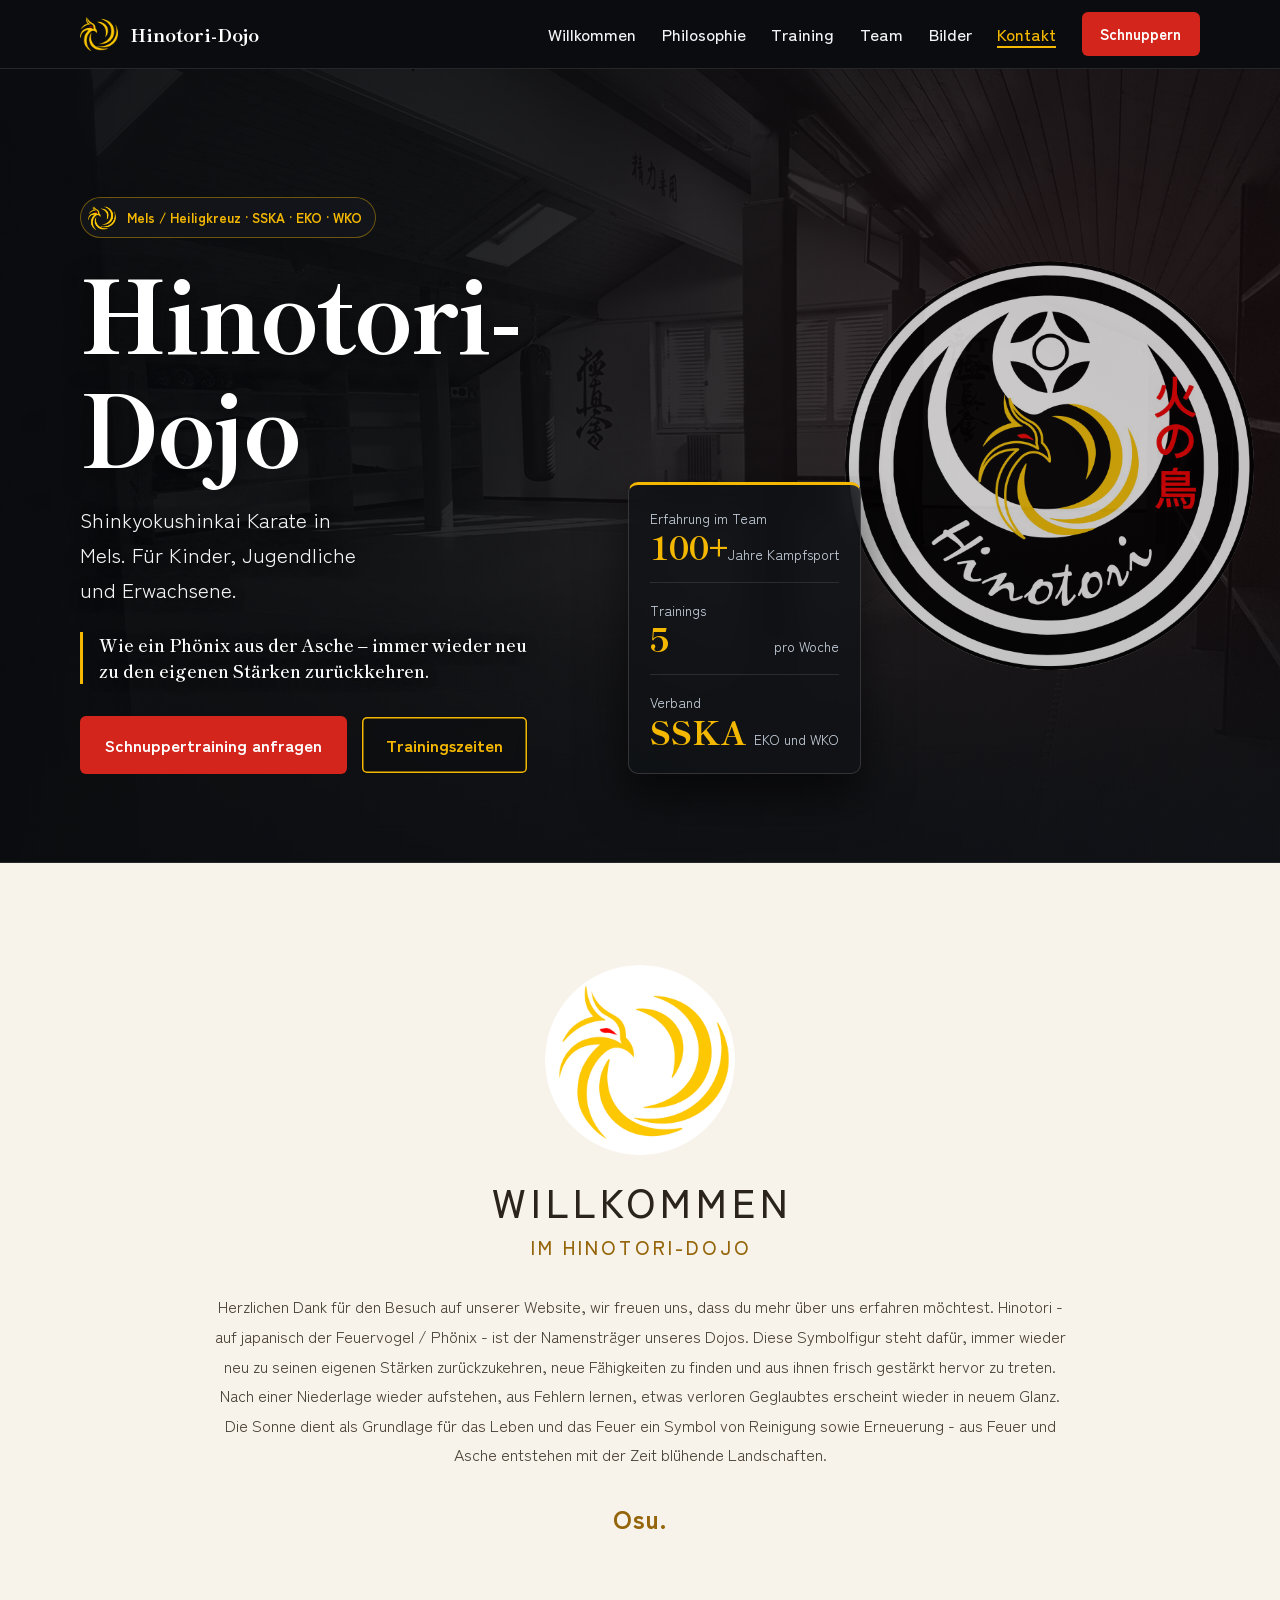
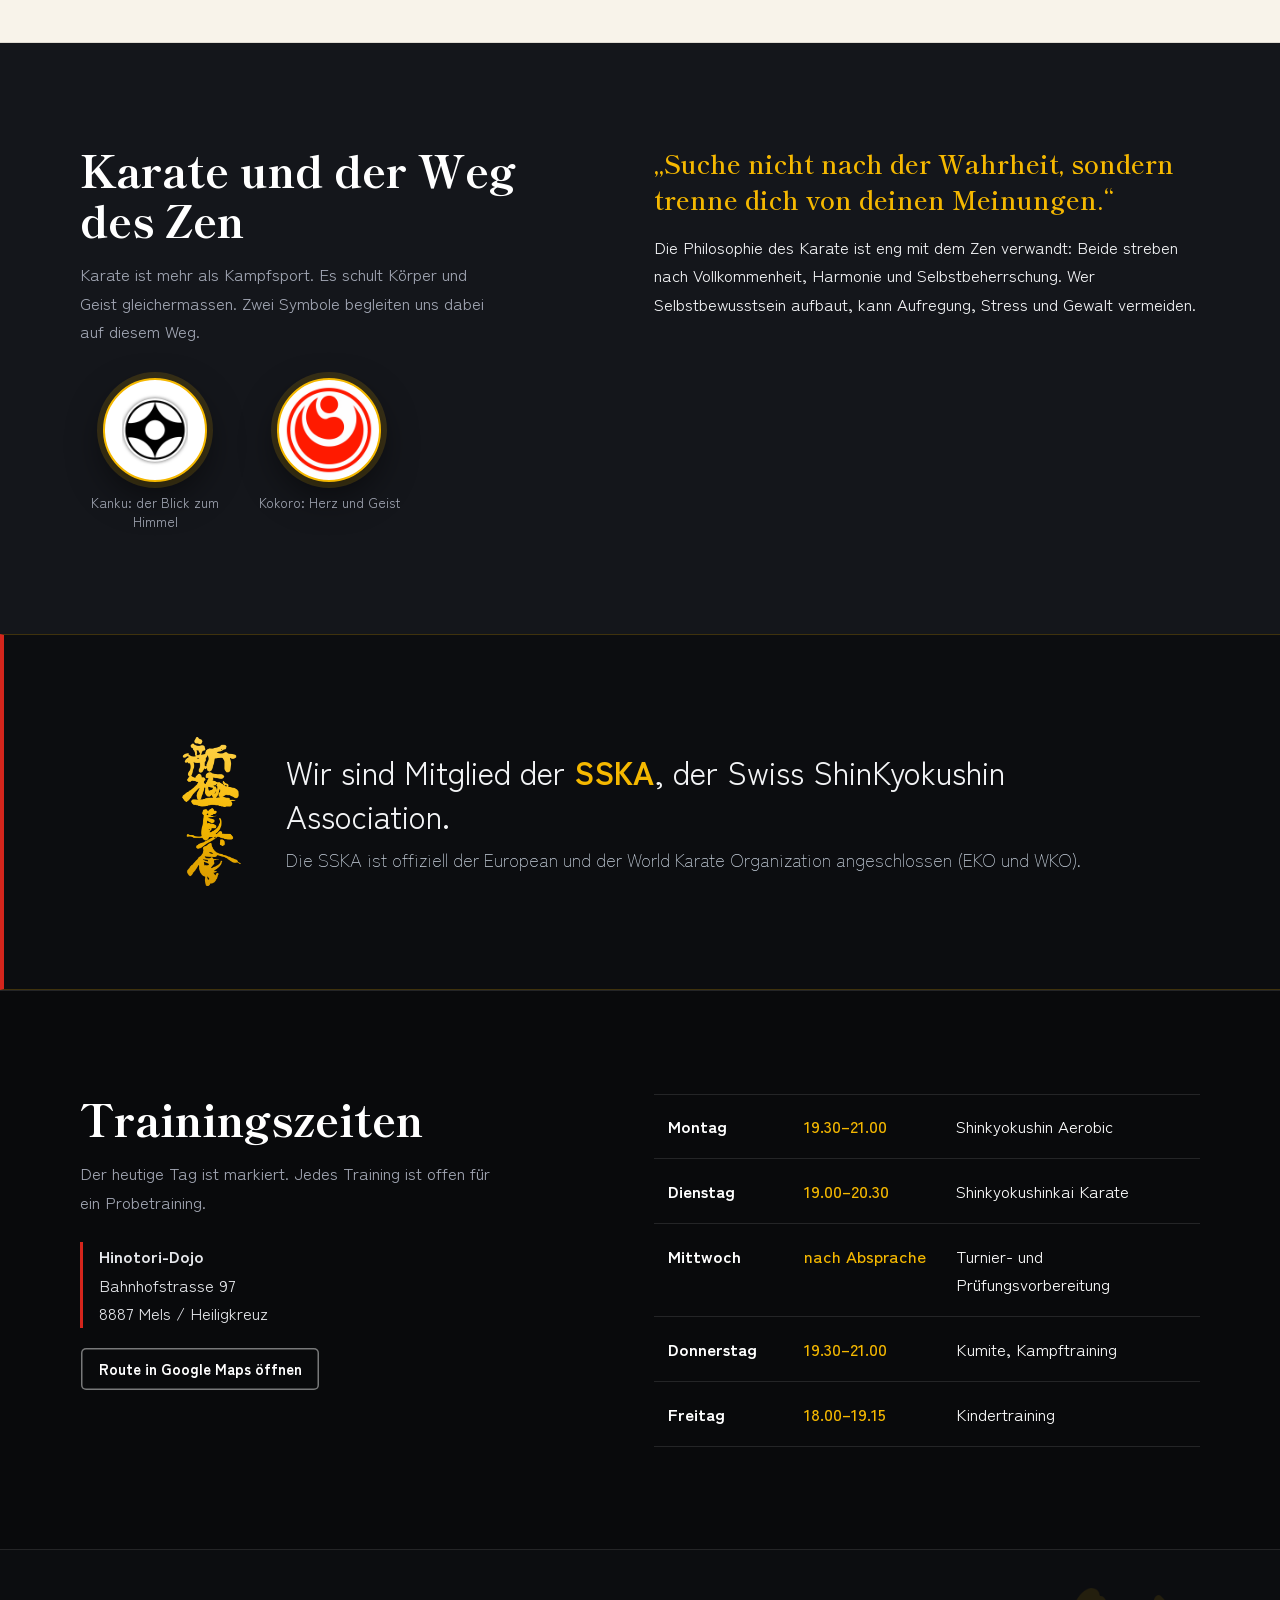
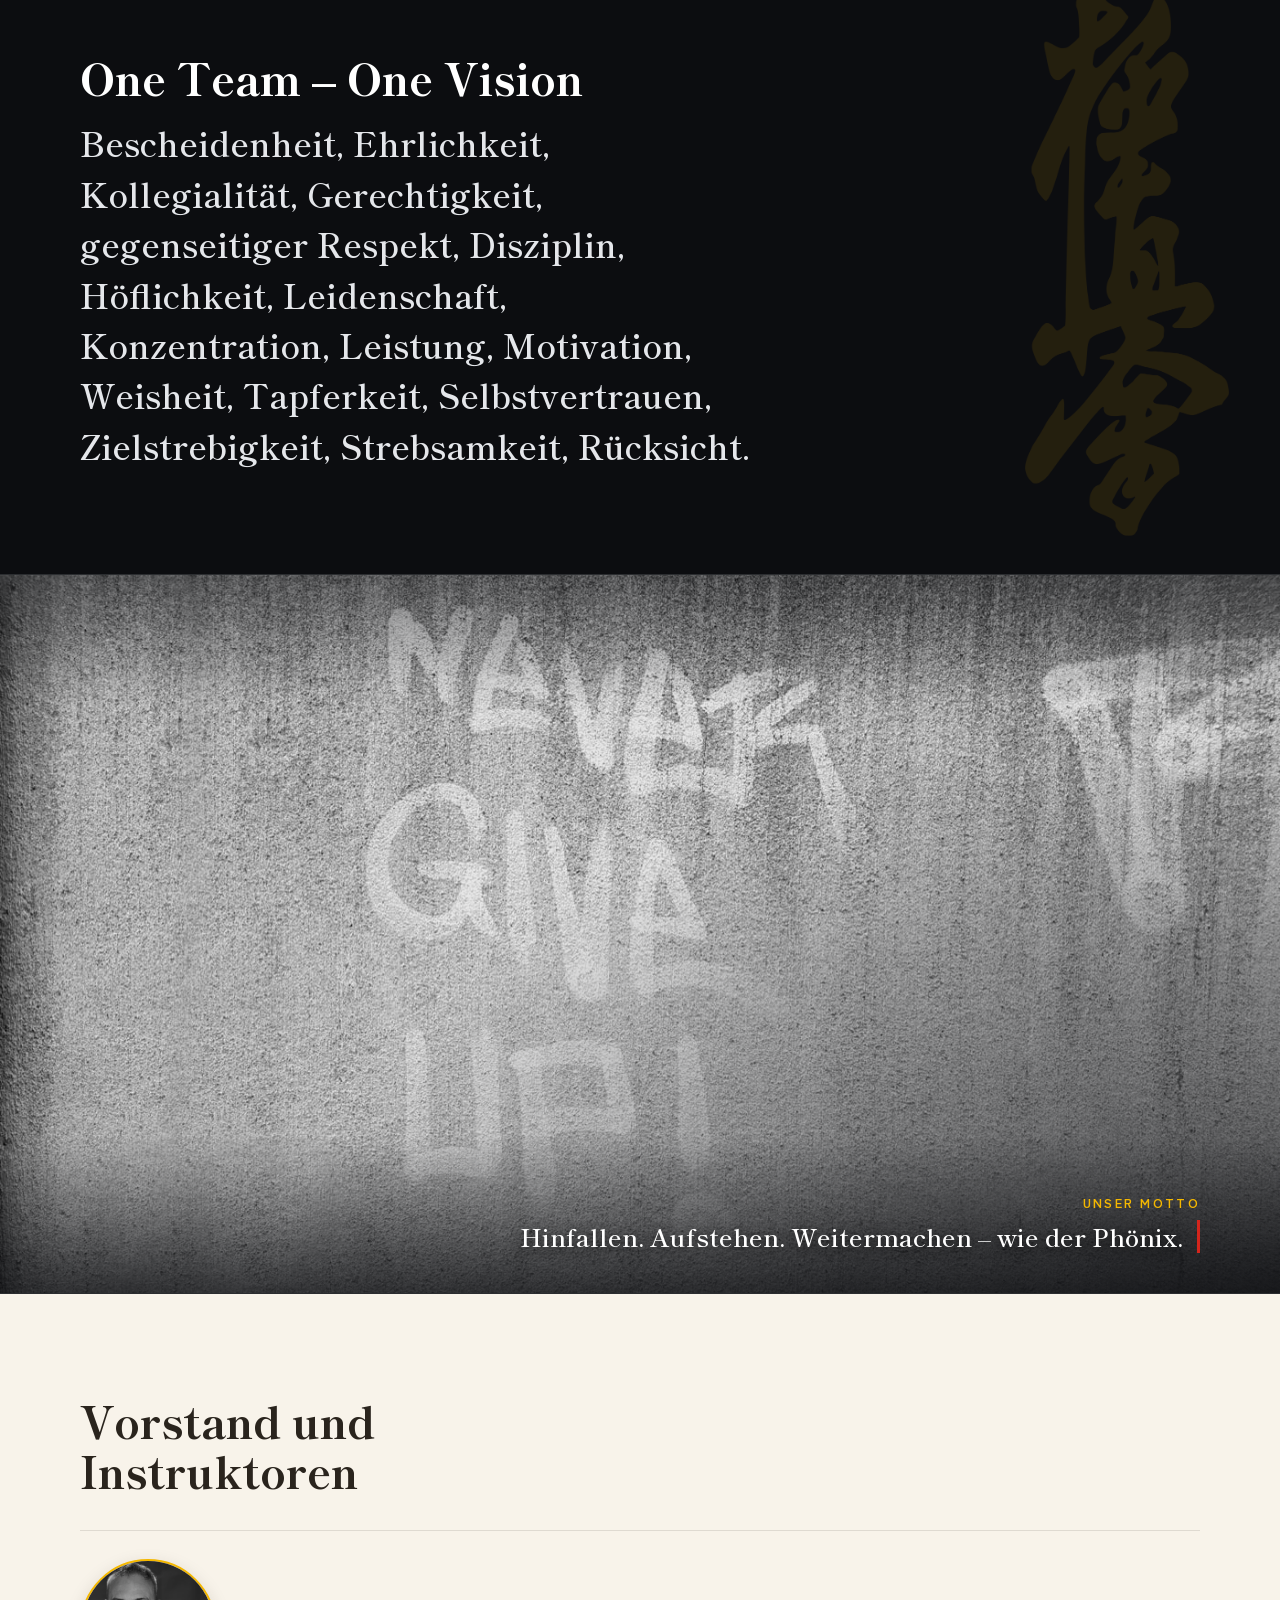
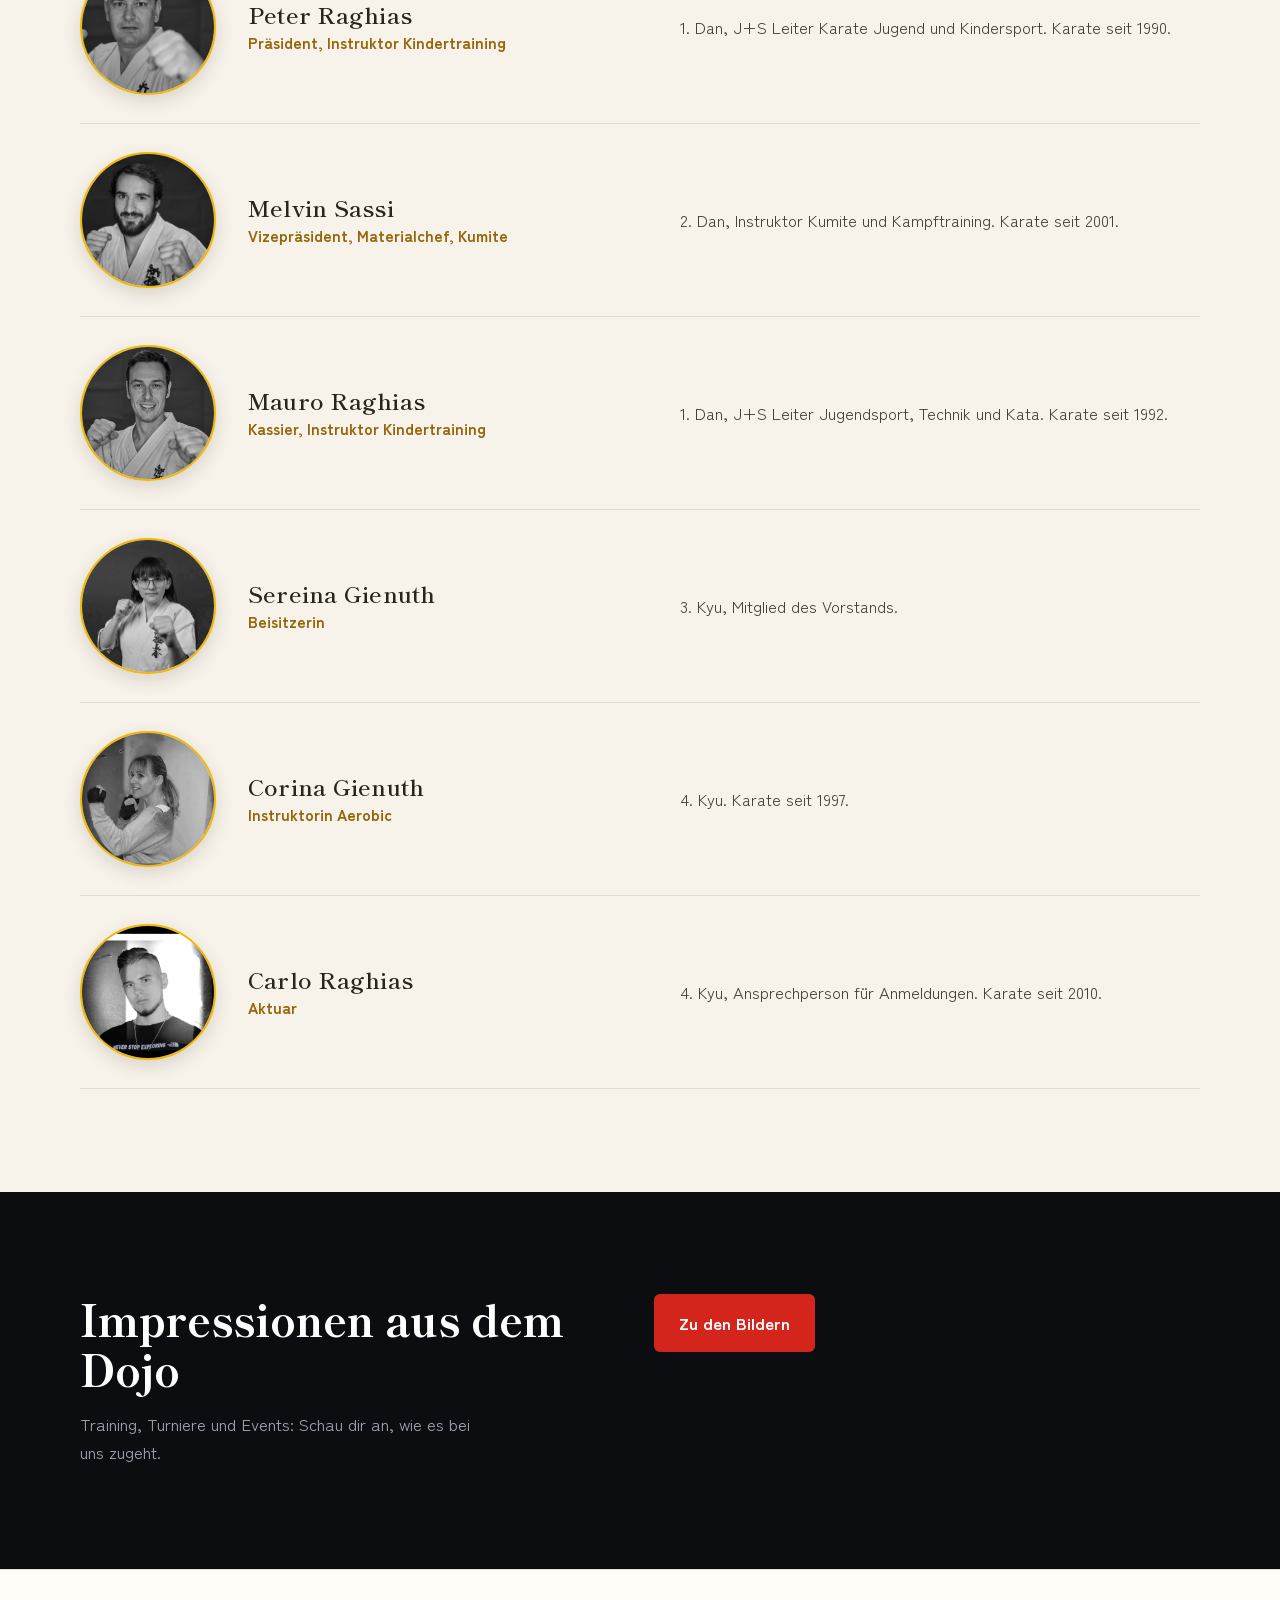
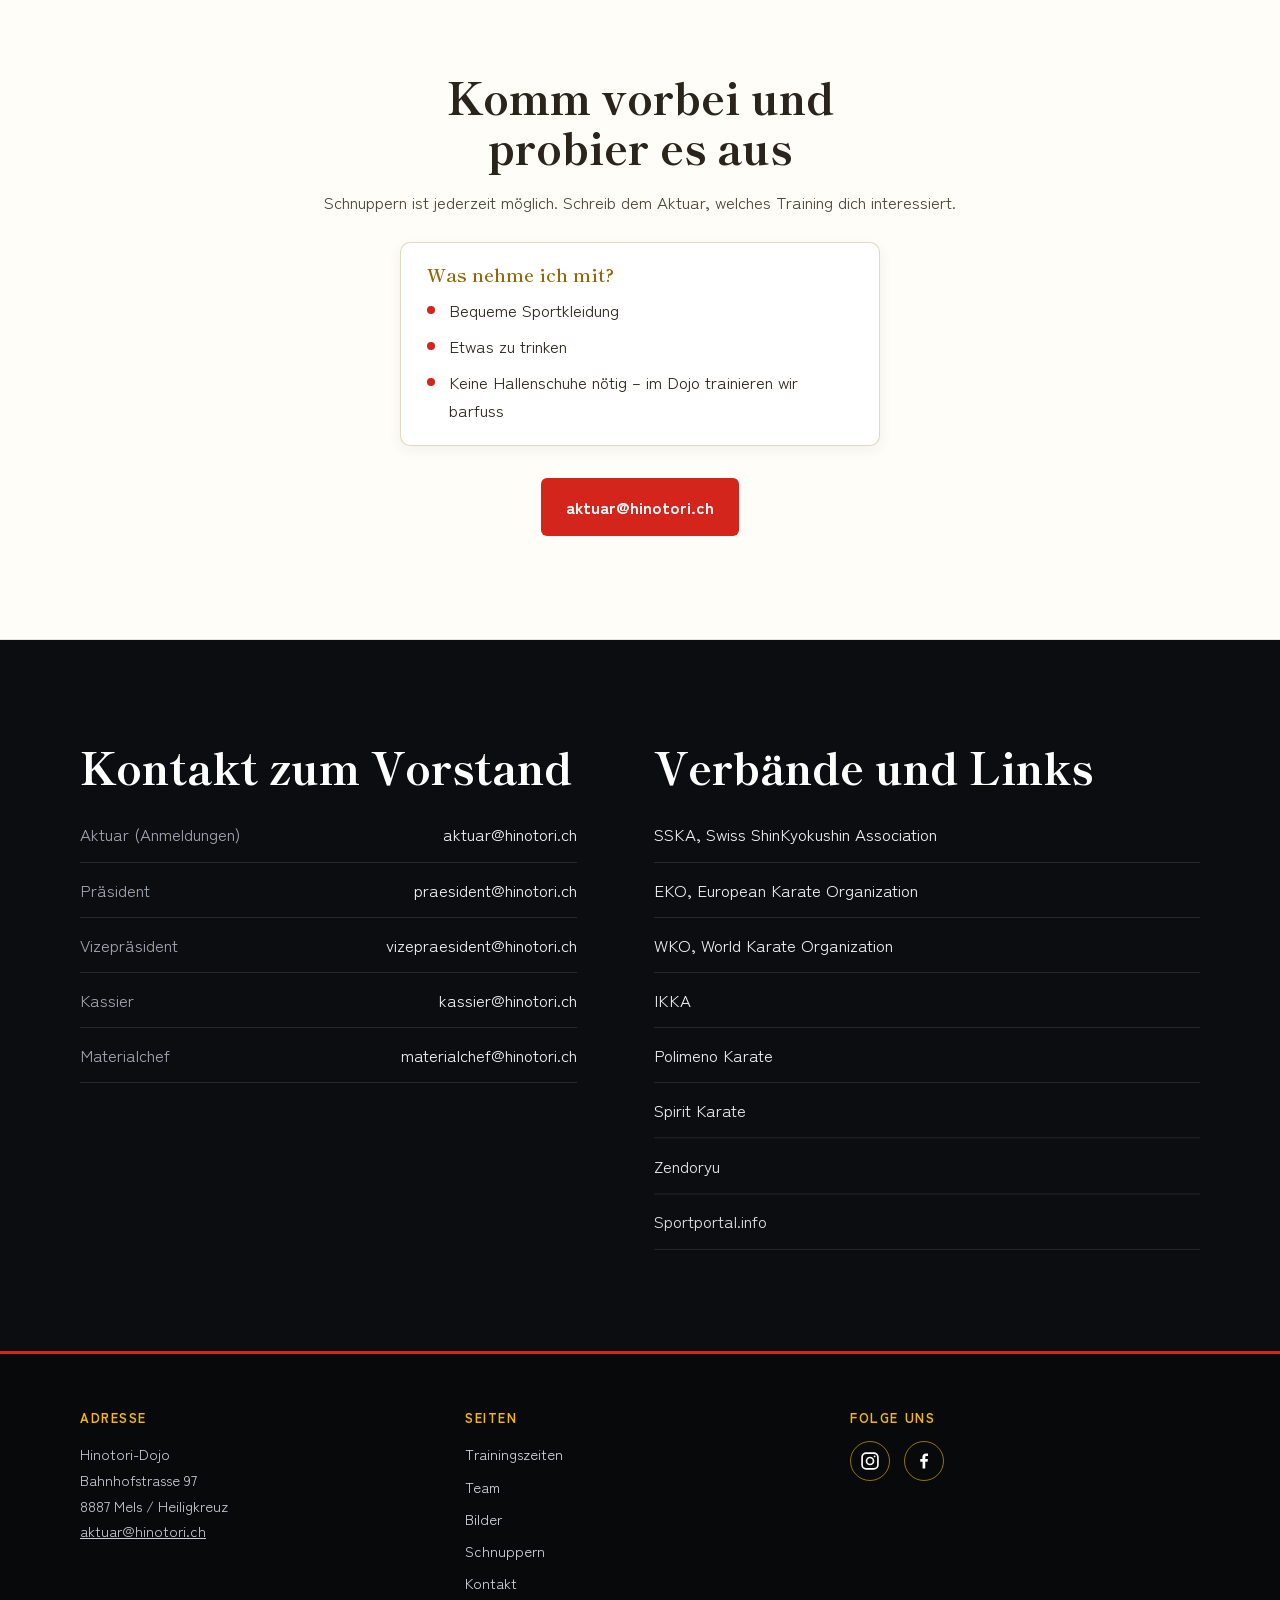
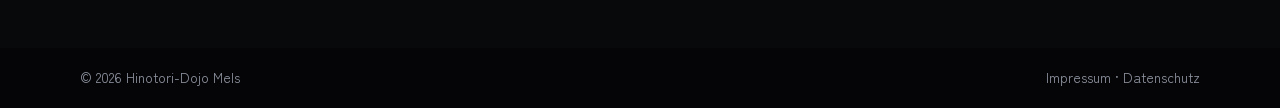
==== commit c8607aeb: "Sereina Gienuth: 3. Kyu ergänzt" ====
--- a/index.html
+++ b/index.html
@@ -173,7 +173,7 @@
         <li>
           <img src="images/design/Sereina-Gienuth.jpg" alt="Sereina Gienuth" class="avatar">
           <div><h3>Sereina Gienuth</h3><p>Beisitzerin</p></div>
-          <p>Mitglied des Vorstands.</p>
+          <p>3. Kyu, Mitglied des Vorstands.</p>
         </li>
         <li>
           <img src="images/design/Corina-Gienuth.jpg" alt="Corina Gienuth" class="avatar">
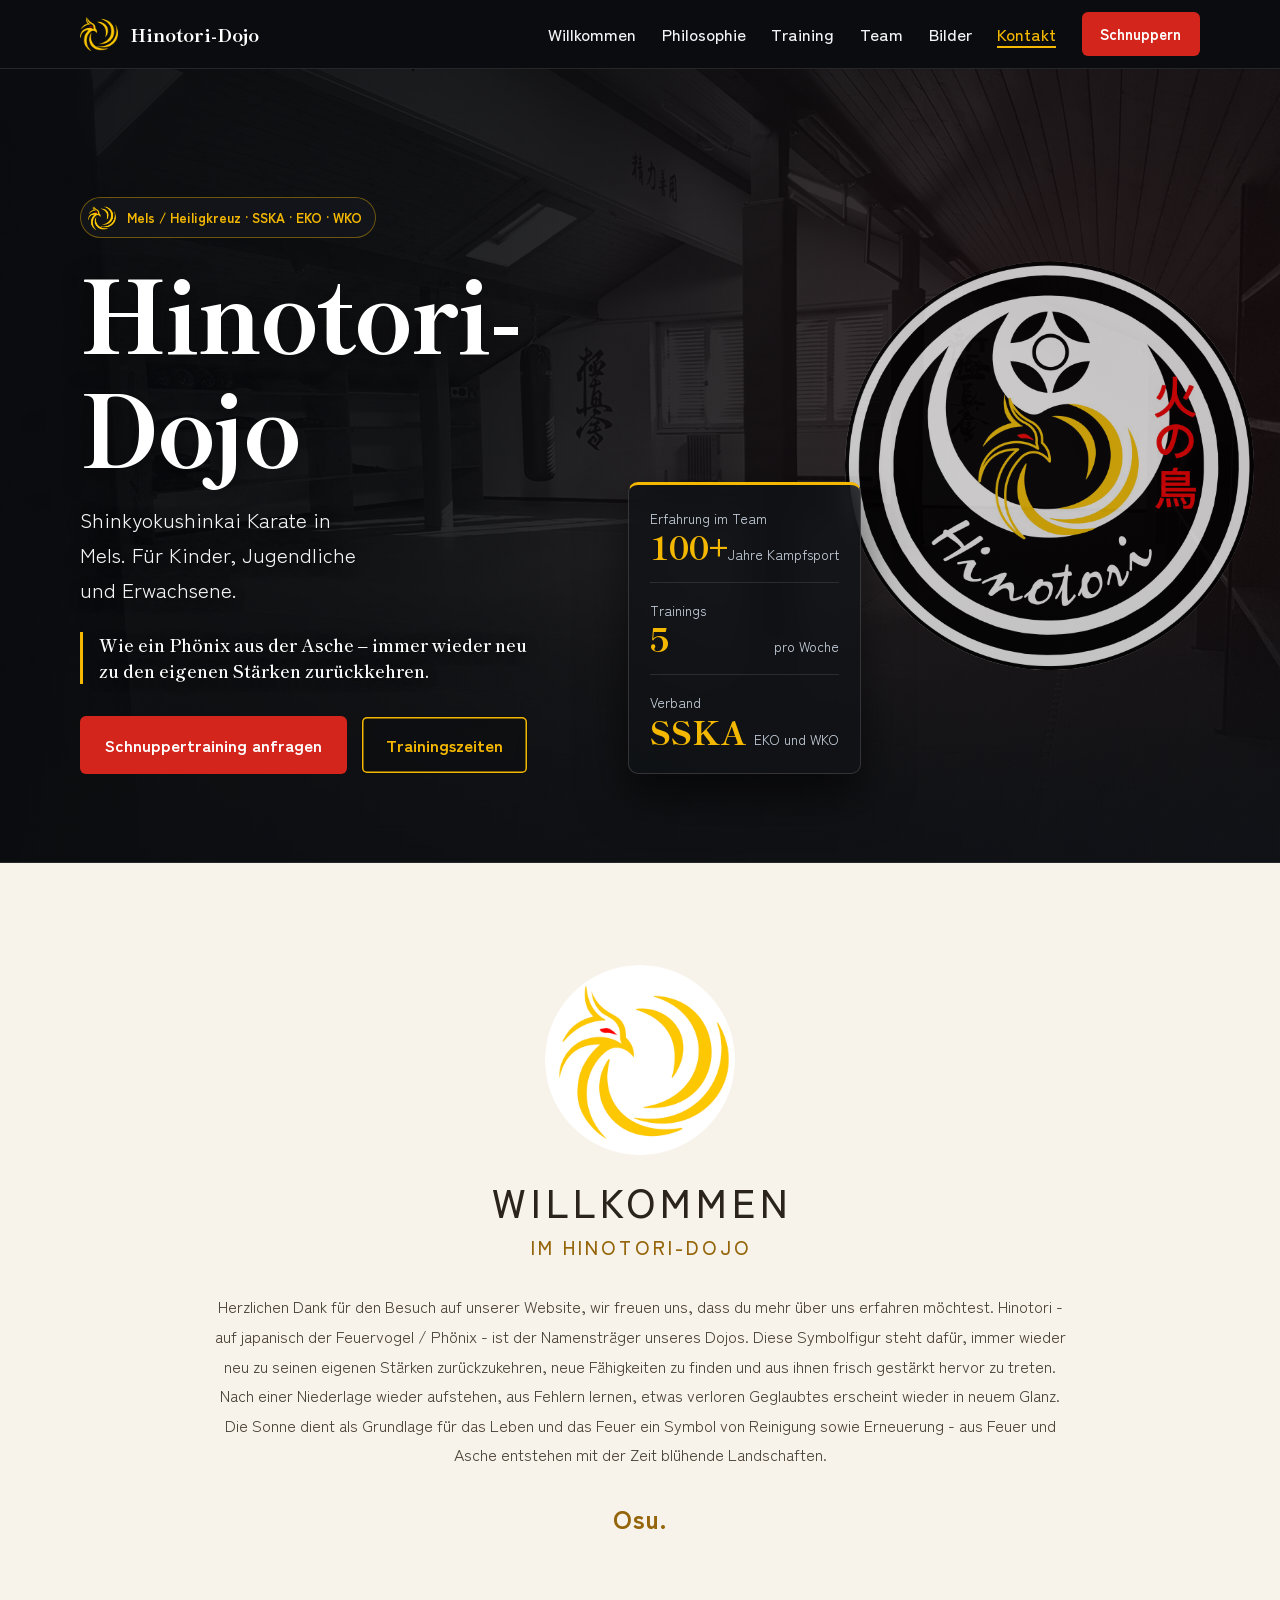
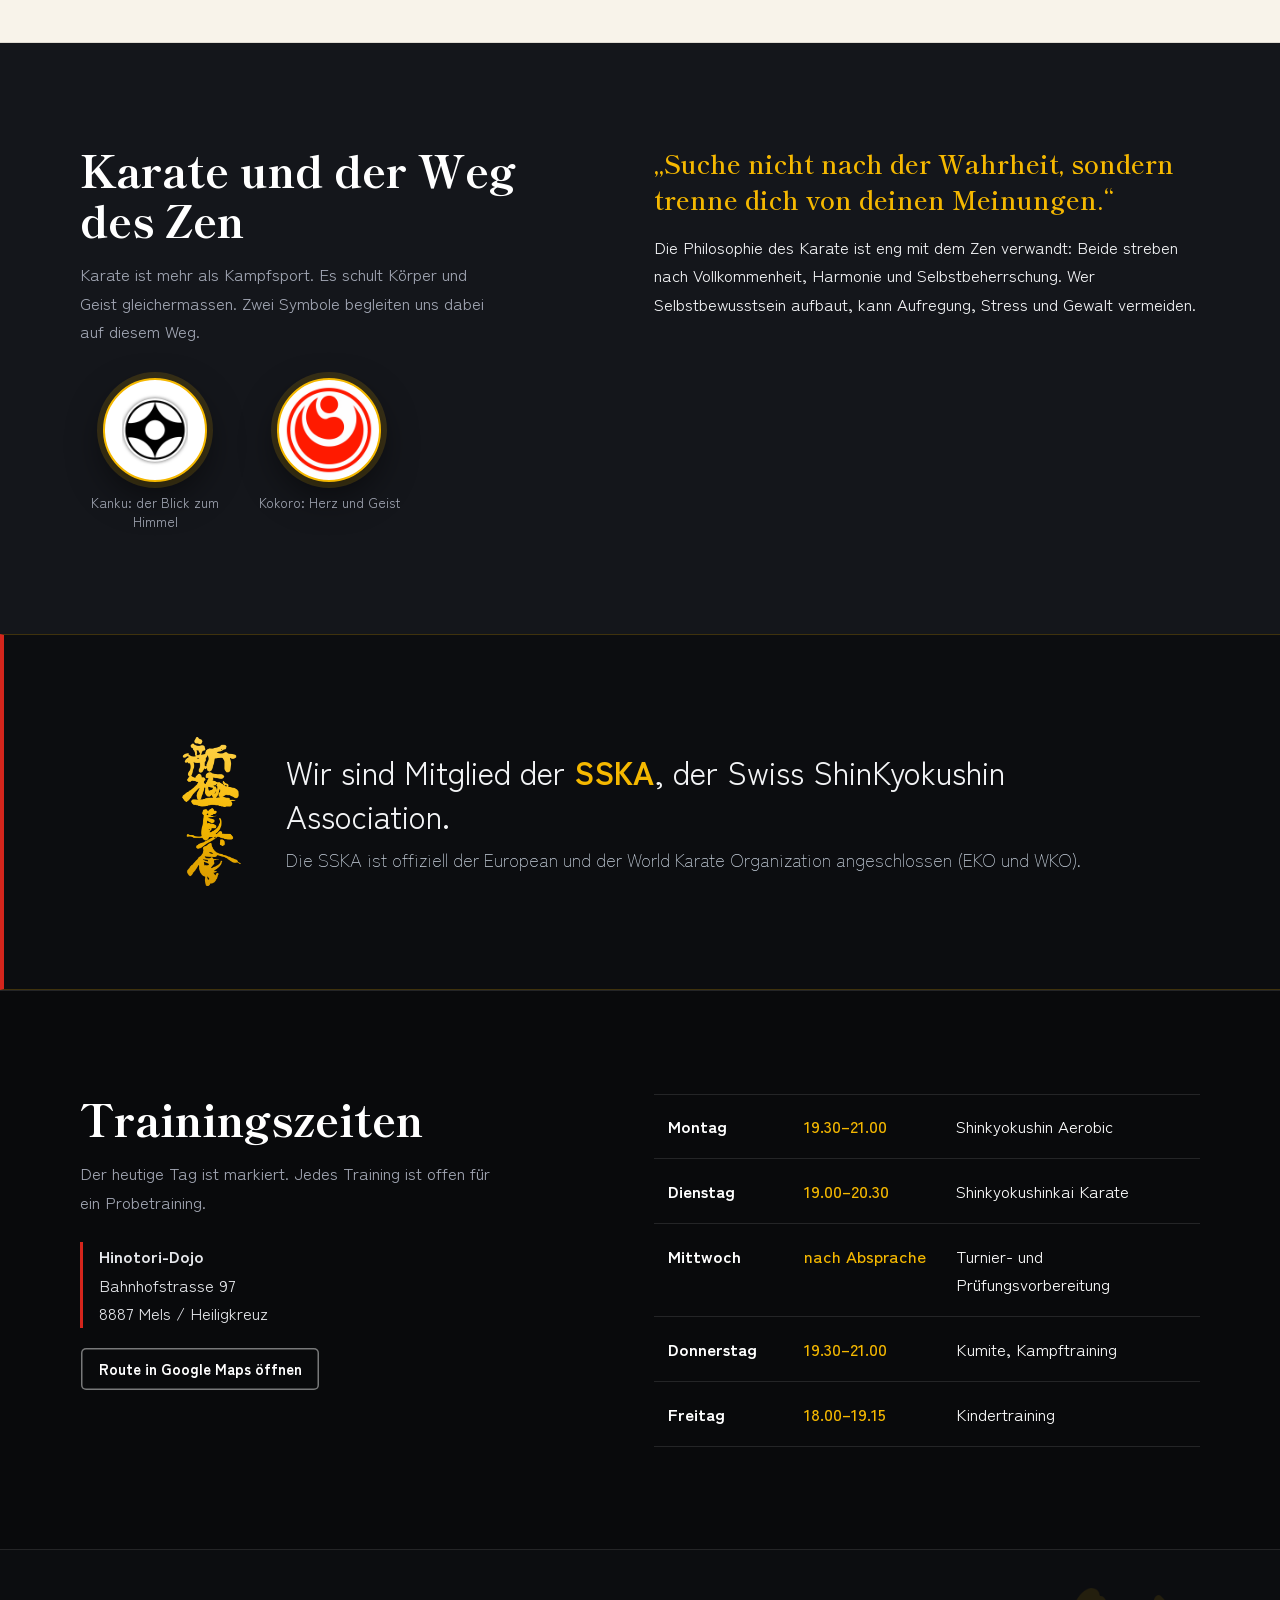
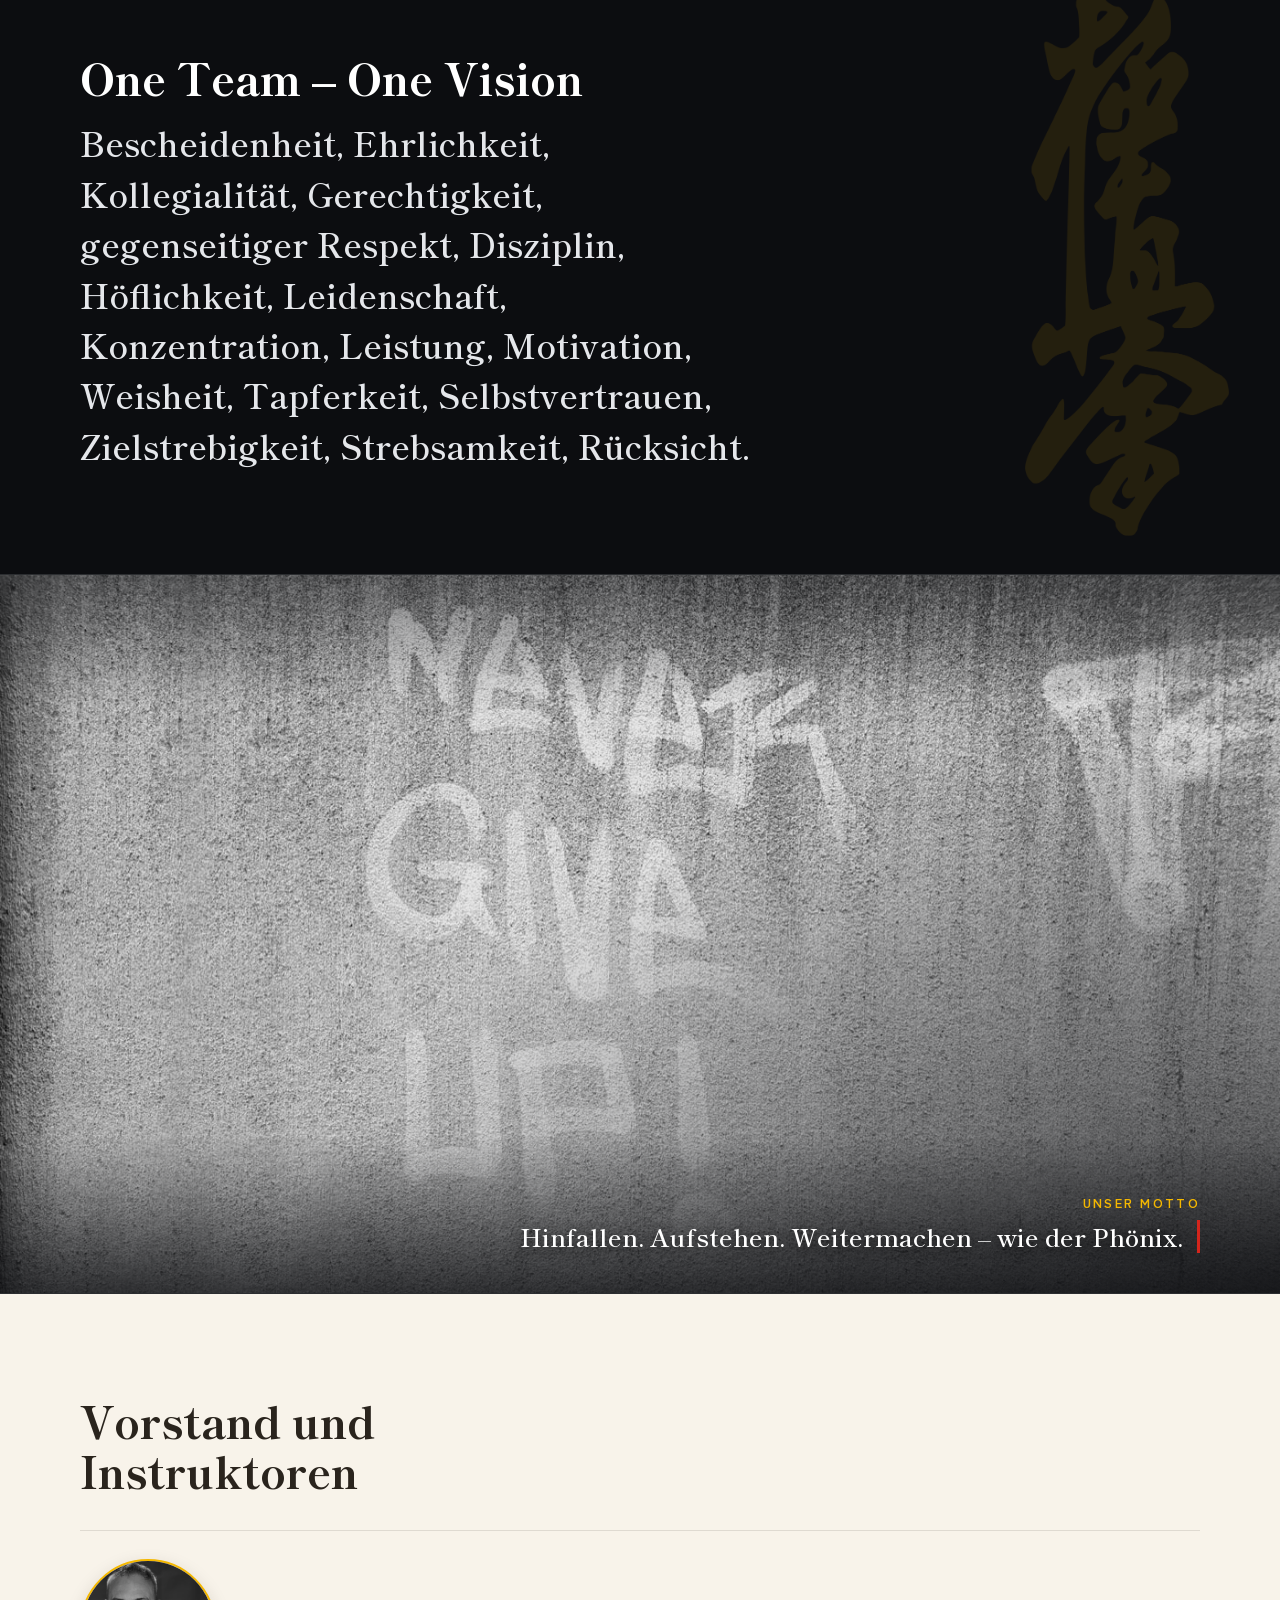
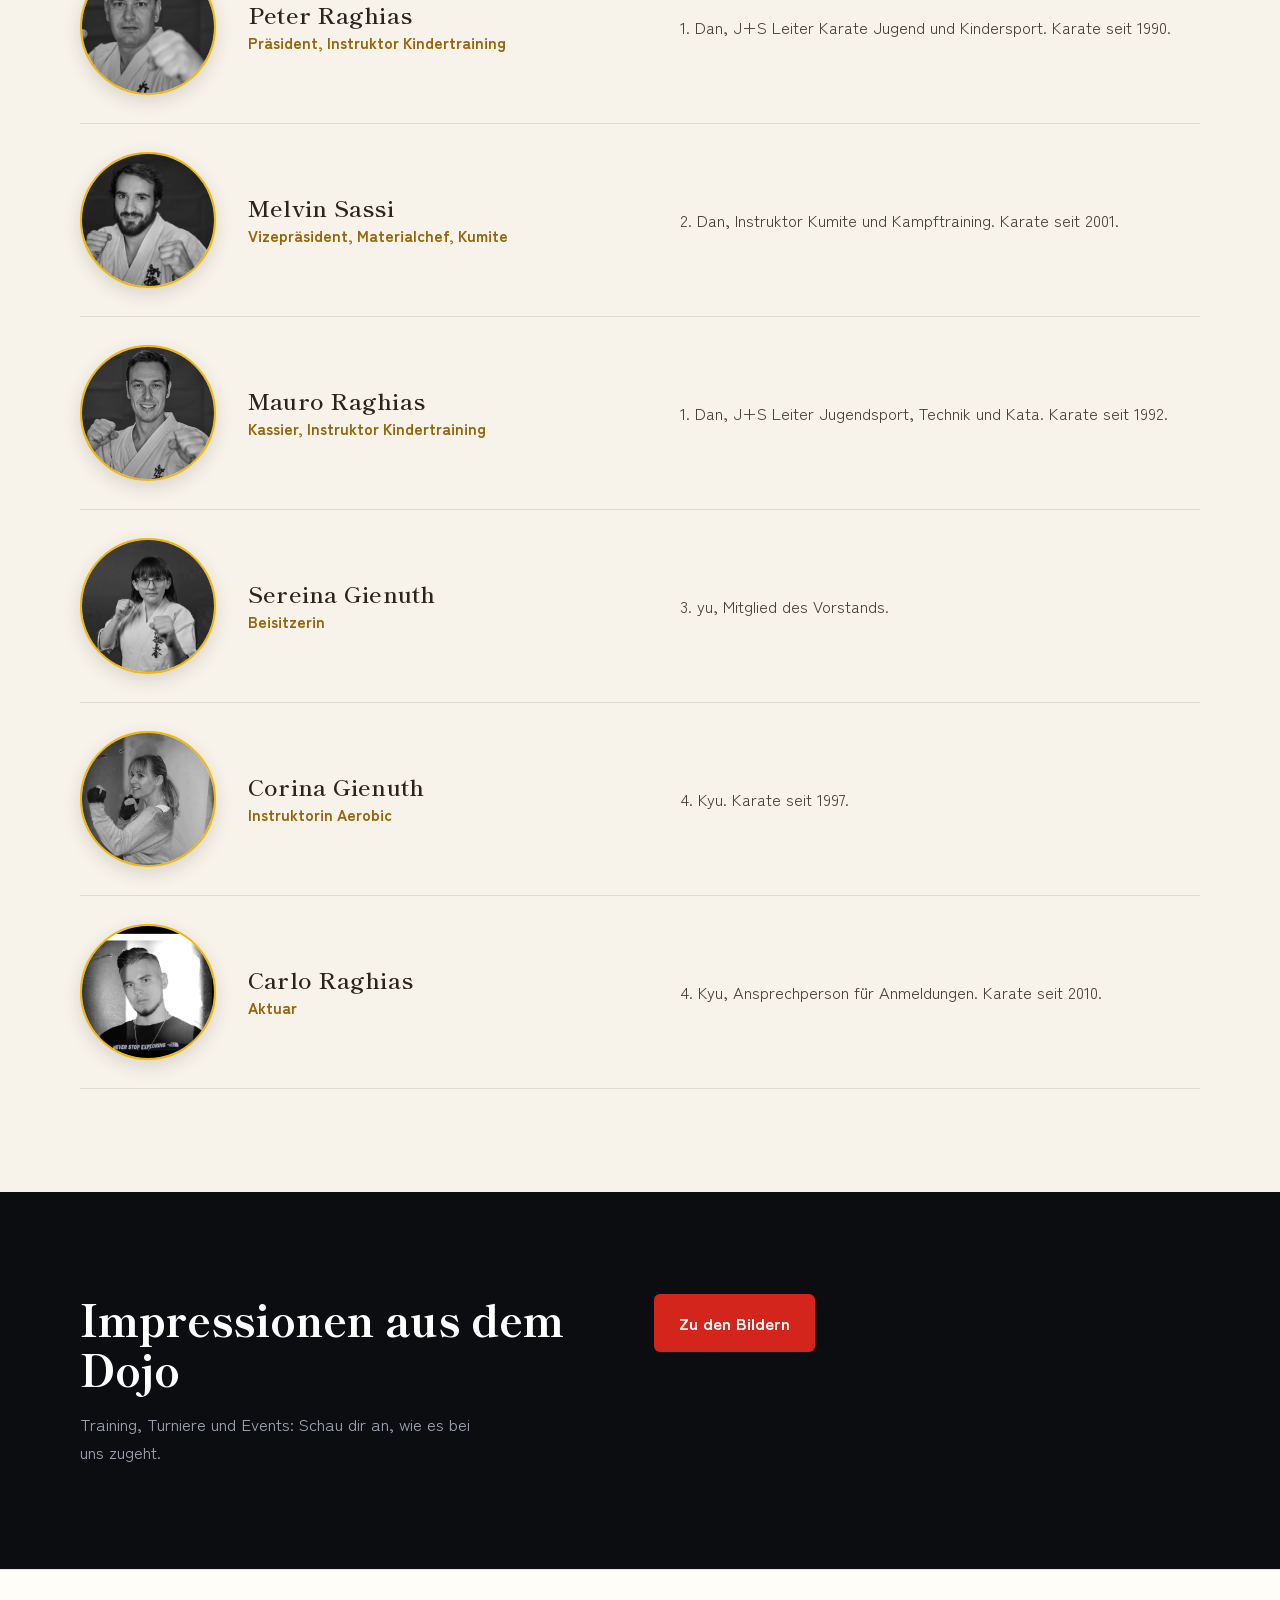
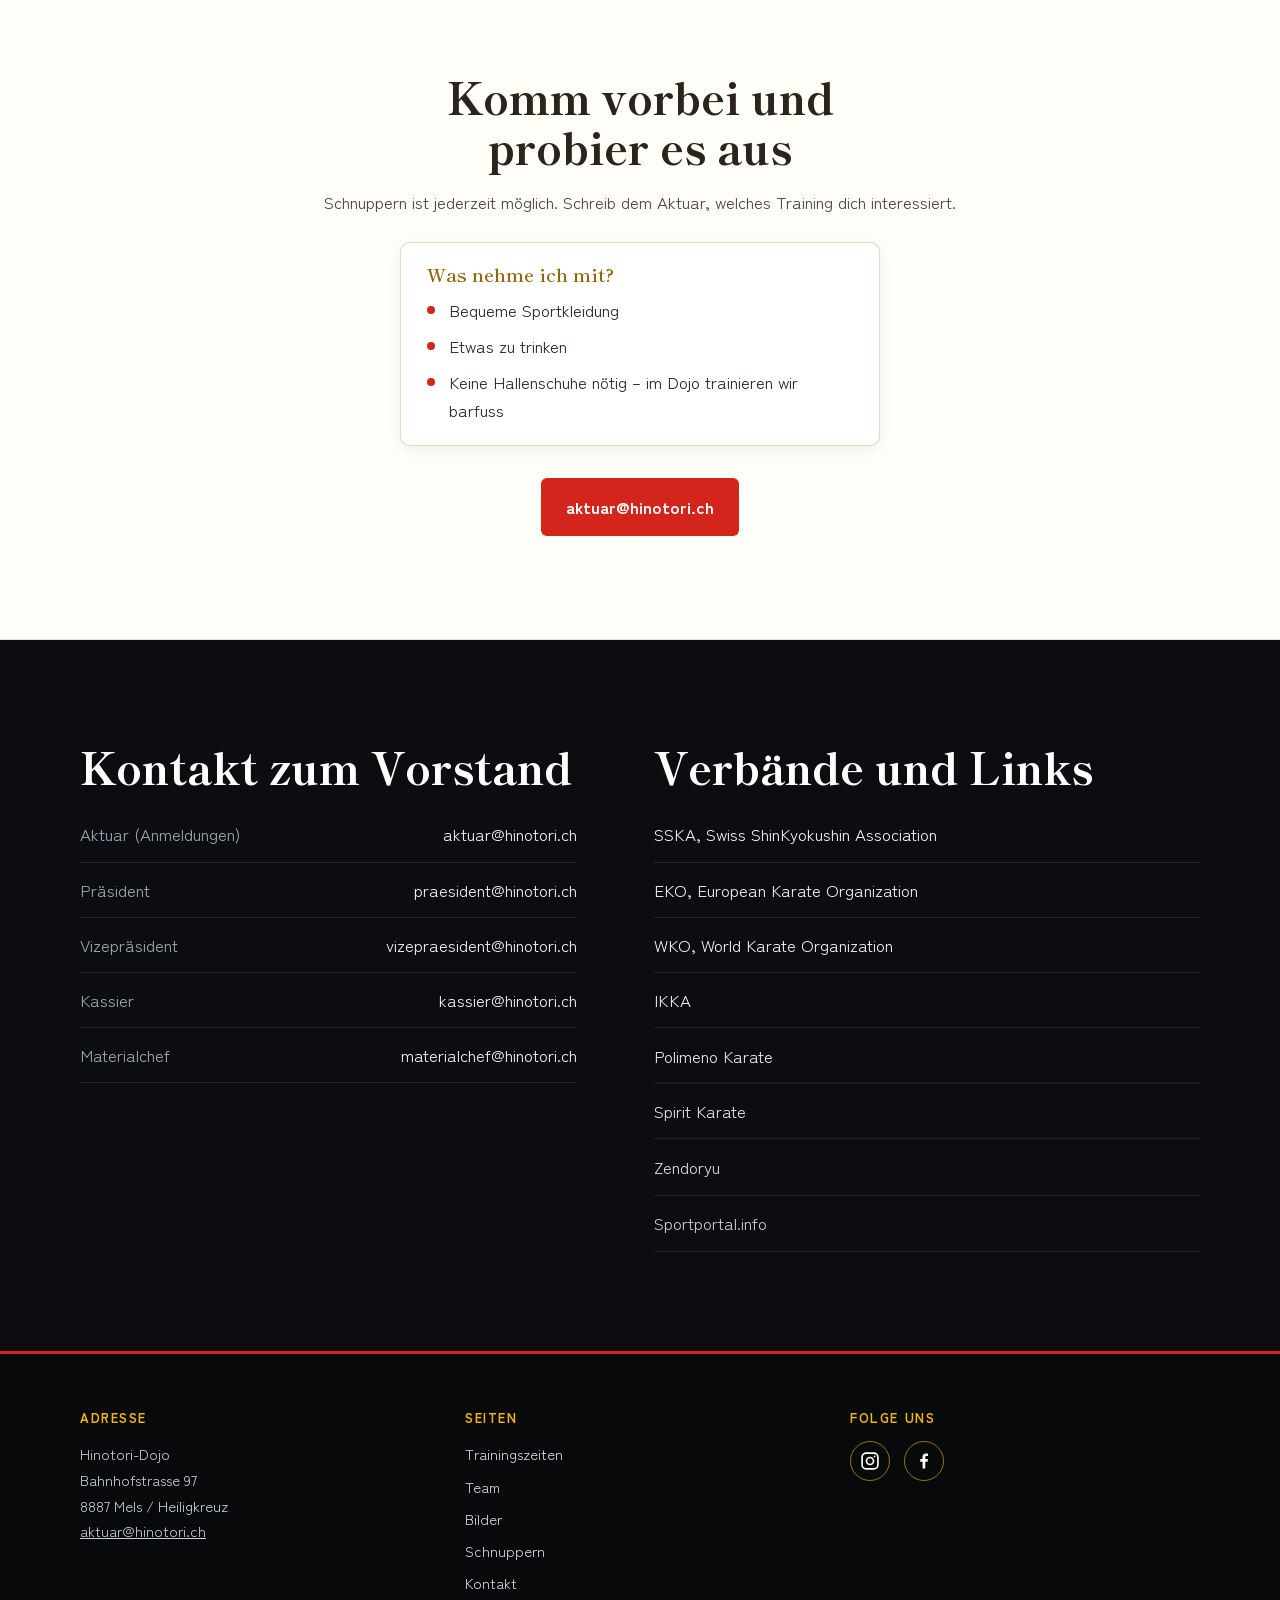
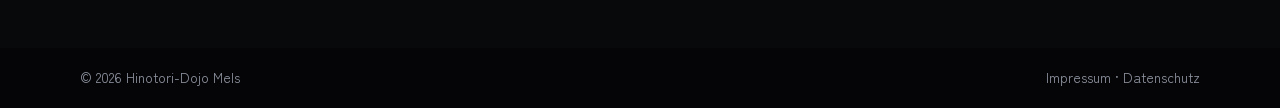
==== commit 39f56757: "Sereina 3. Kyu" ====
--- a/index.html
+++ b/index.html
@@ -173,7 +173,7 @@
         <li>
           <img src="images/design/Sereina-Gienuth.jpg" alt="Sereina Gienuth" class="avatar">
           <div><h3>Sereina Gienuth</h3><p>Beisitzerin</p></div>
-          <p>3. Kyu, Mitglied des Vorstands.</p>
+          <p>3. <Kg></Kg>yu, Mitglied des Vorstands.</p>
         </li>
         <li>
           <img src="images/design/Corina-Gienuth.jpg" alt="Corina Gienuth" class="avatar">
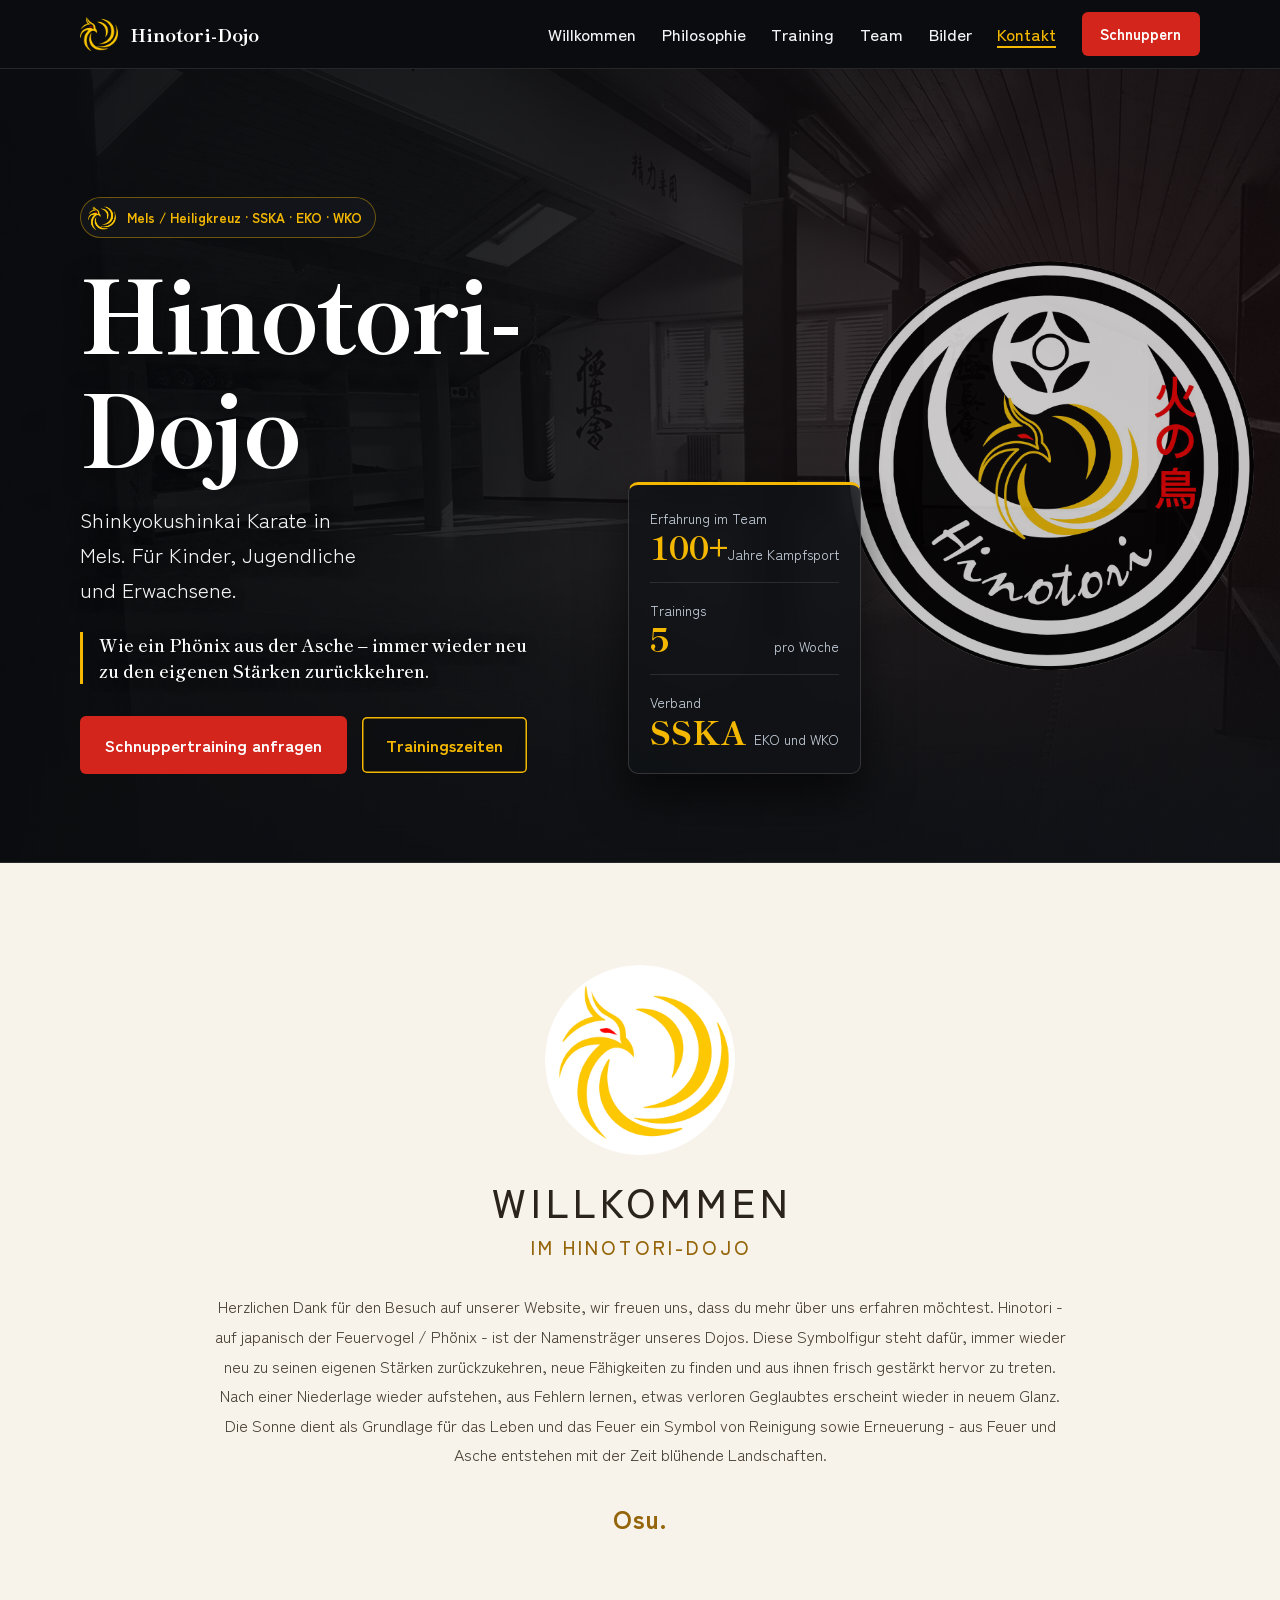
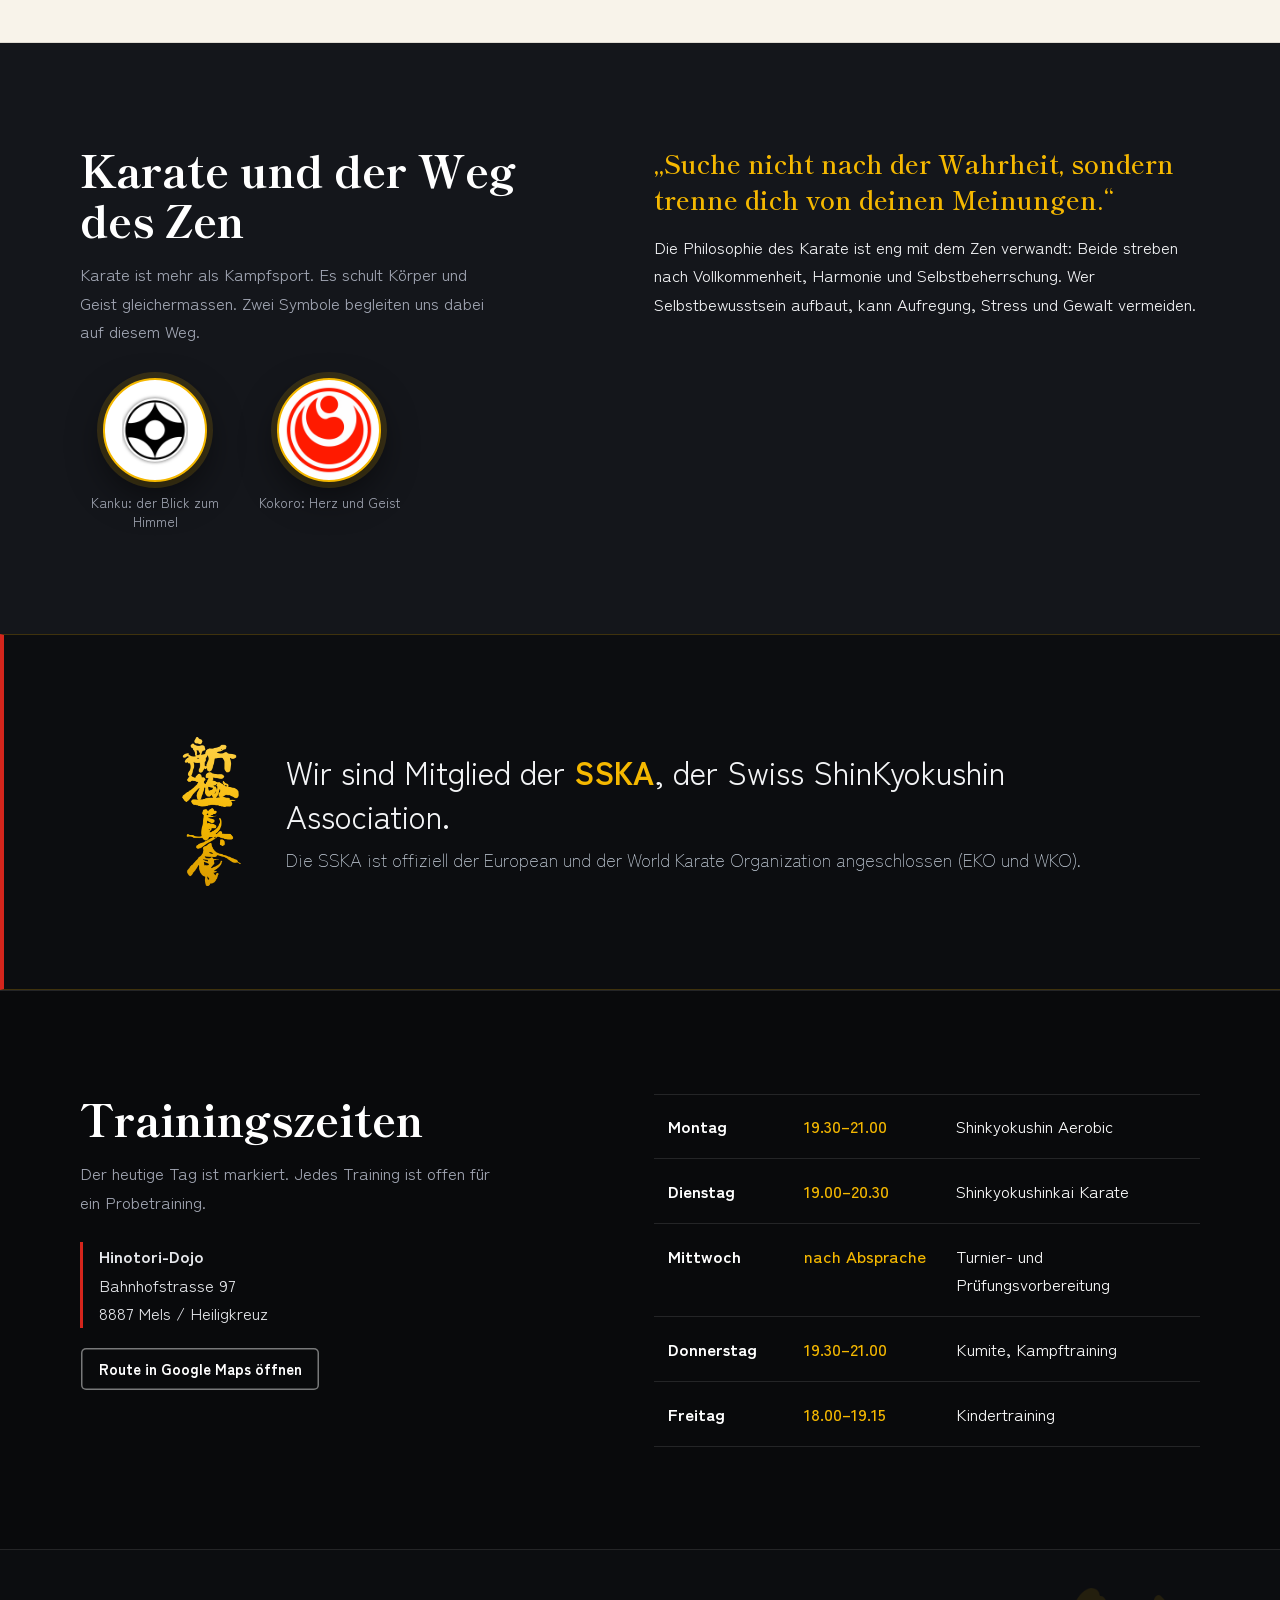
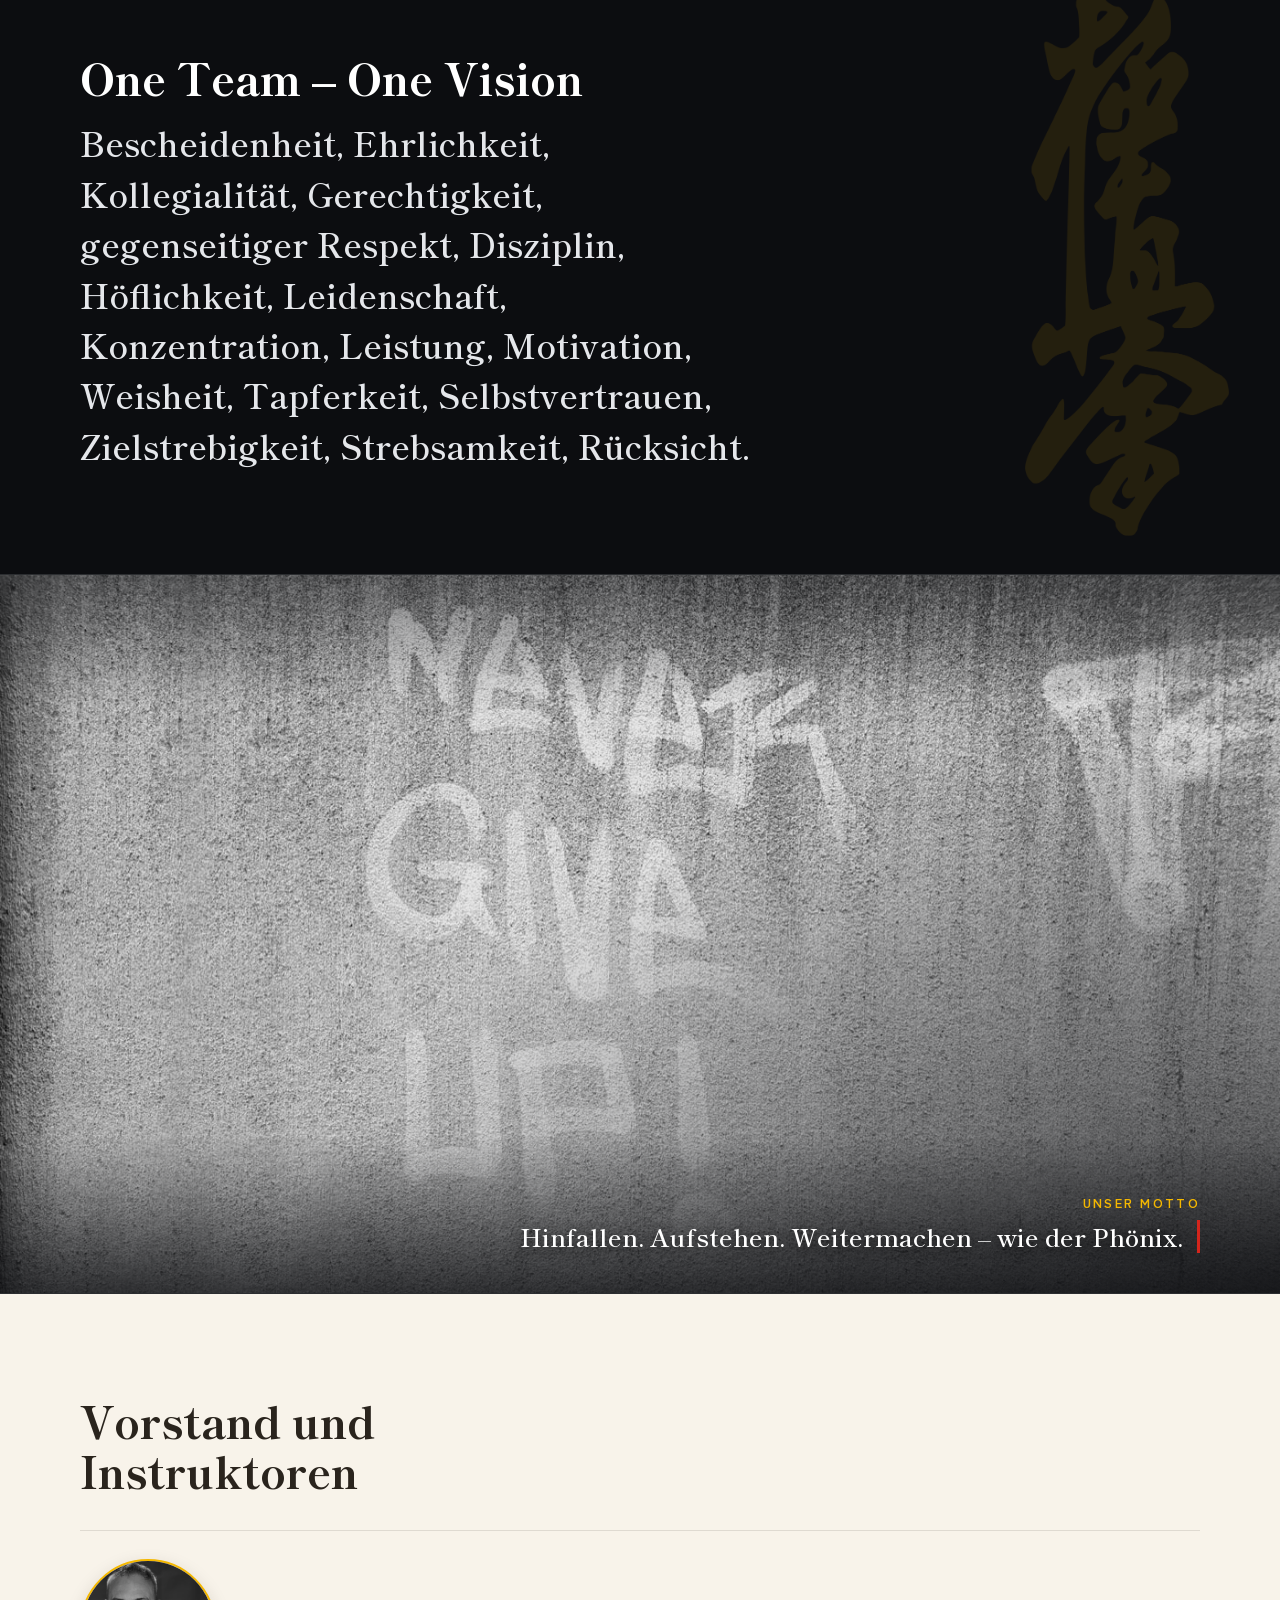
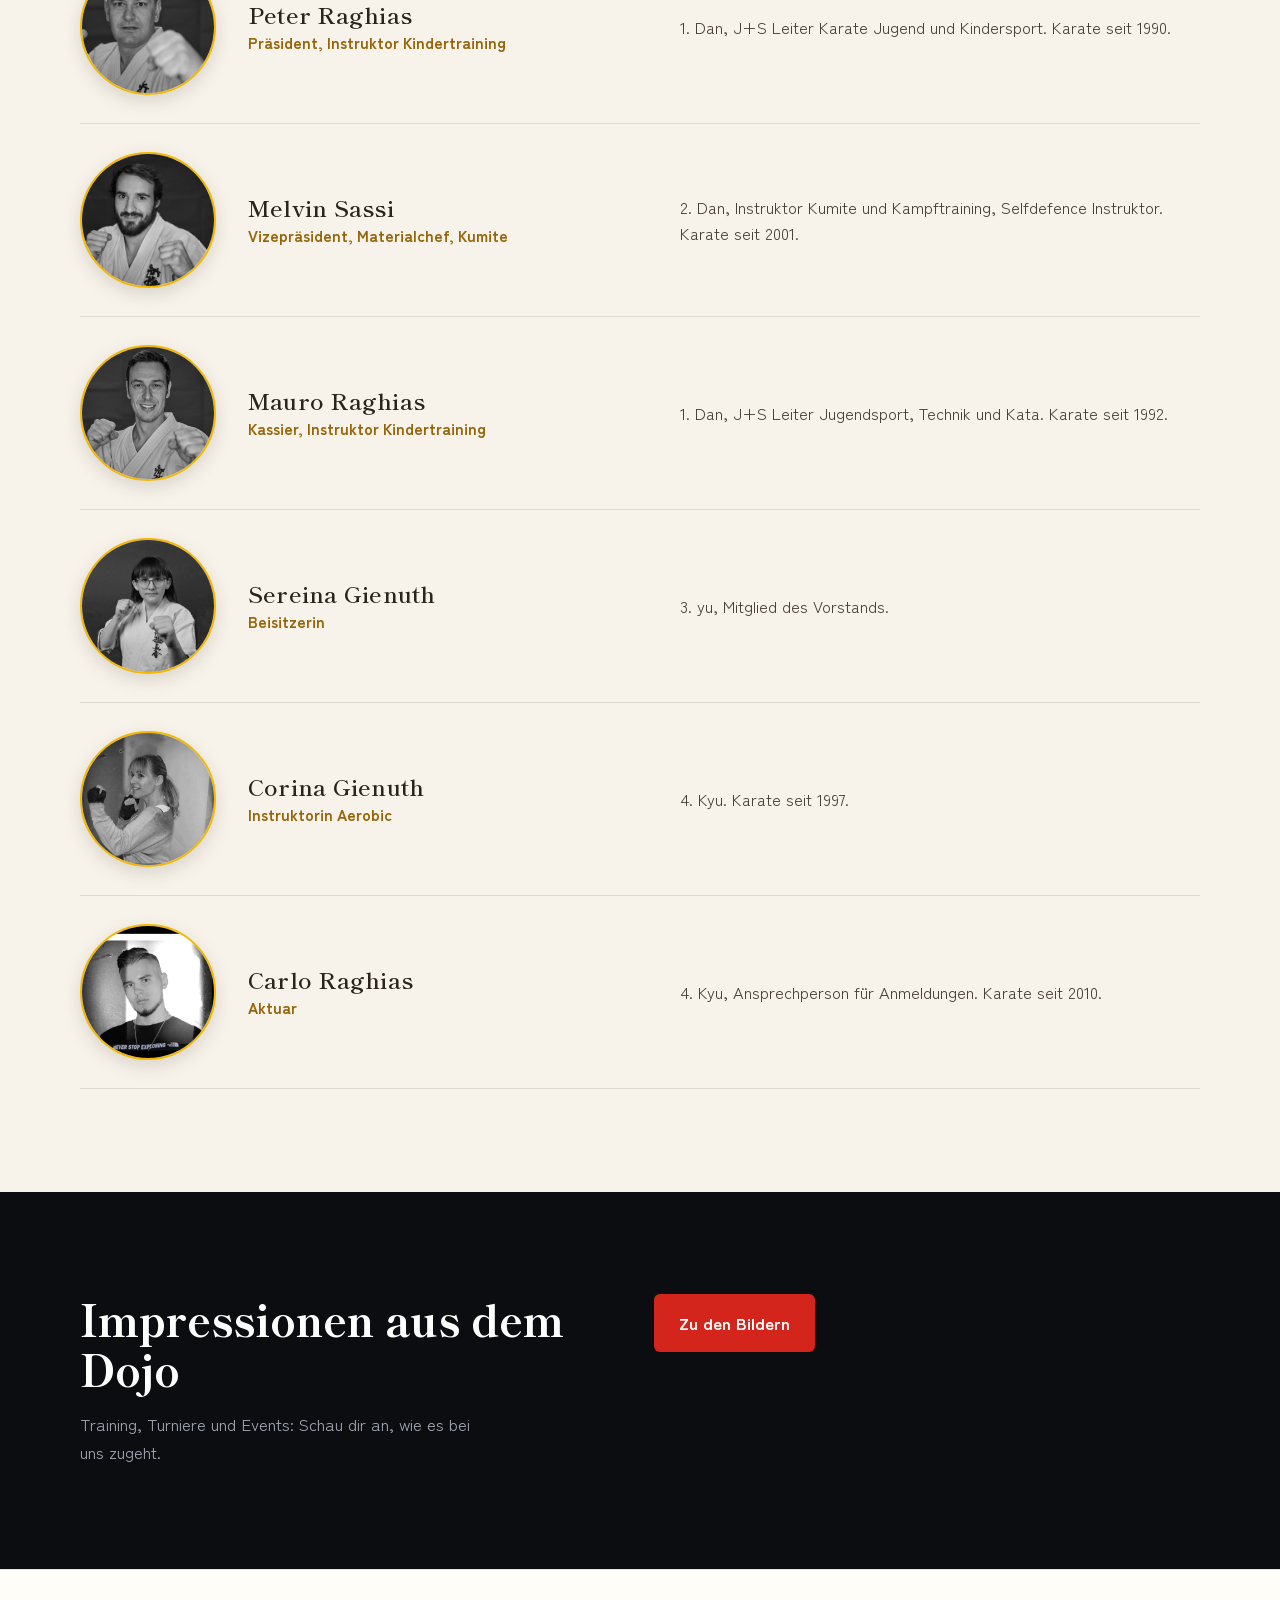
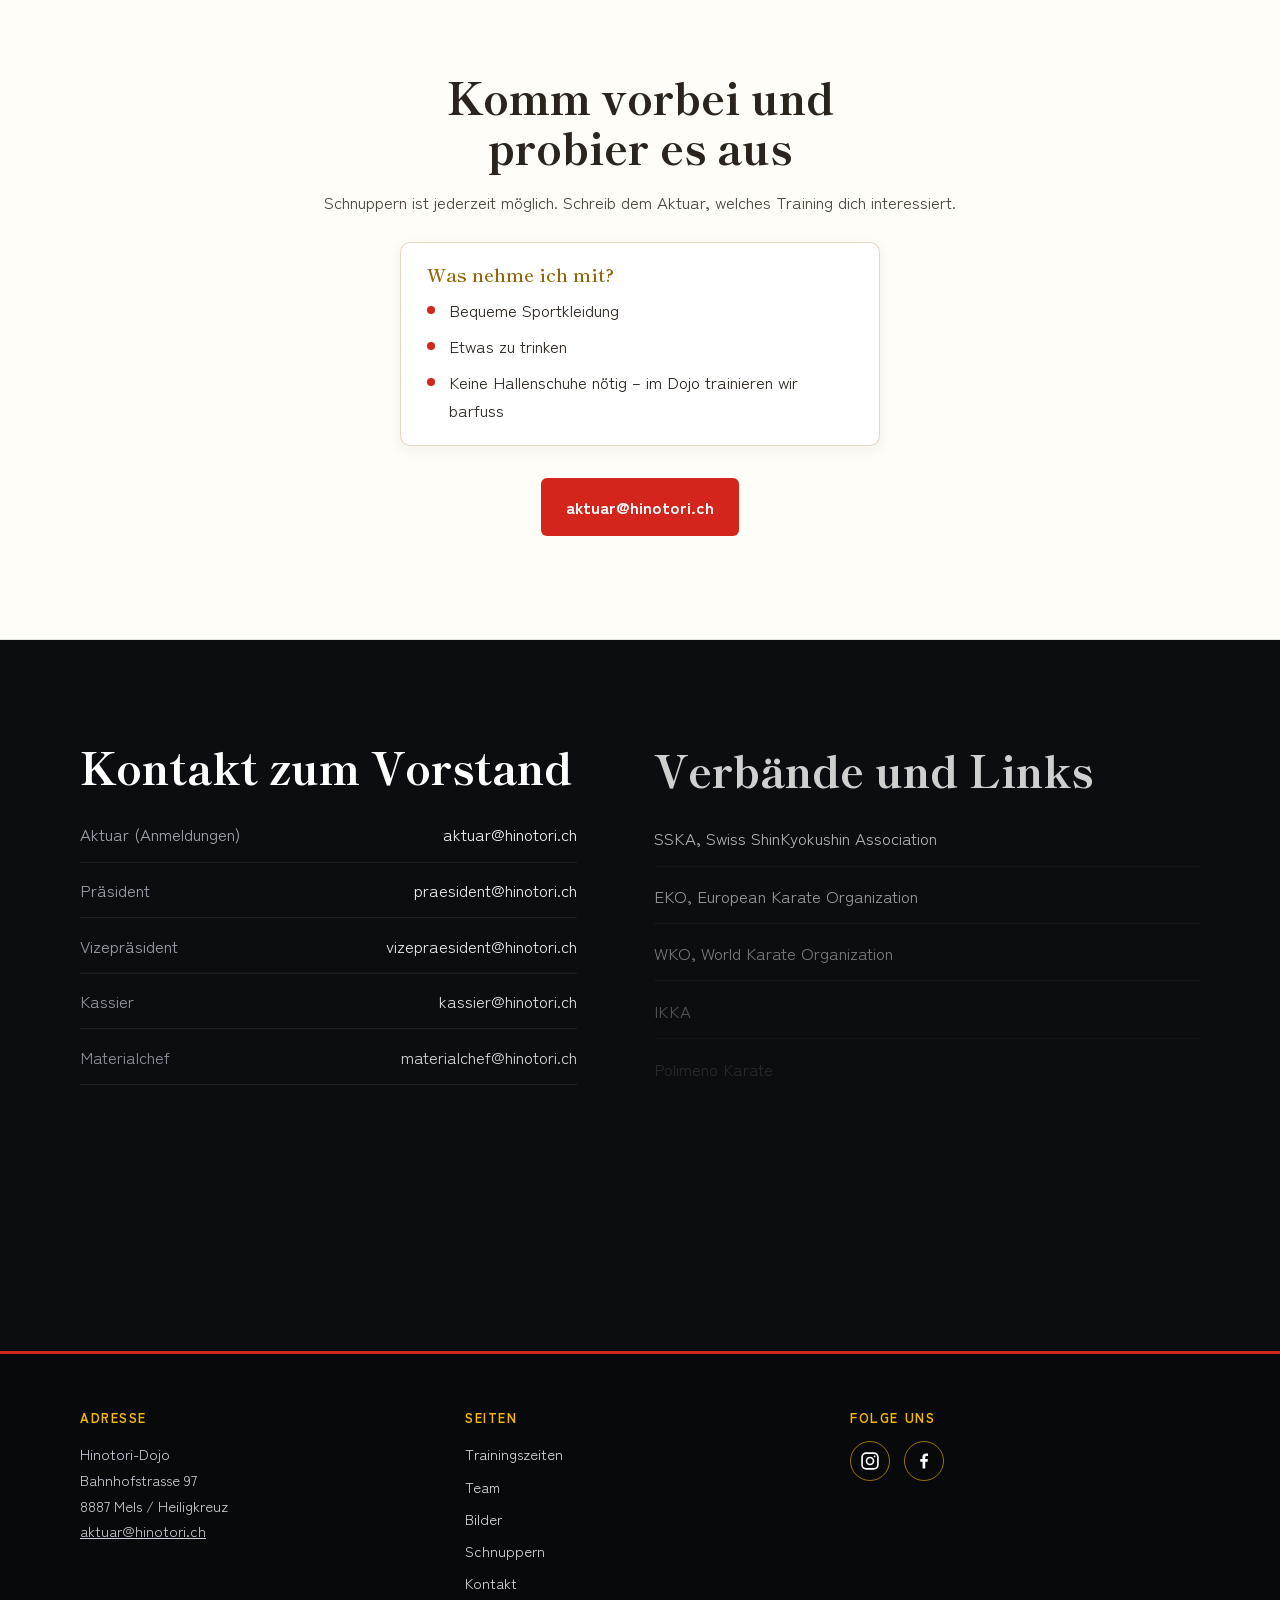
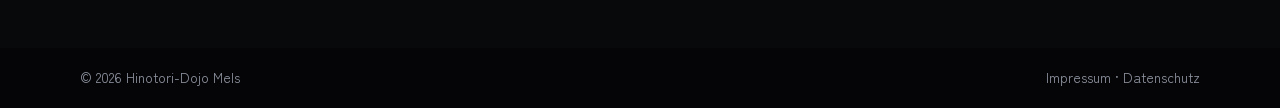
==== commit c68c85fd: "Melvin Selfdefence Instruktor" ====
--- a/index.html
+++ b/index.html
@@ -163,7 +163,7 @@
         <li>
           <img src="images/design/Melvin-Sassi.jpg" alt="Melvin Sassi" class="avatar">
           <div><h3>Melvin Sassi</h3><p>Vizepräsident, Materialchef, Kumite</p></div>
-          <p>2. Dan, Instruktor Kumite und Kampftraining. Karate seit 2001.</p>
+          <p>2. Dan, Instruktor Kumite und Kampftraining, Selfdefence Instruktor. Karate seit 2001.</p>
         </li>
         <li>
           <img src="images/design/Mauro-Raghias.jpg" alt="Mauro Raghias" class="avatar">
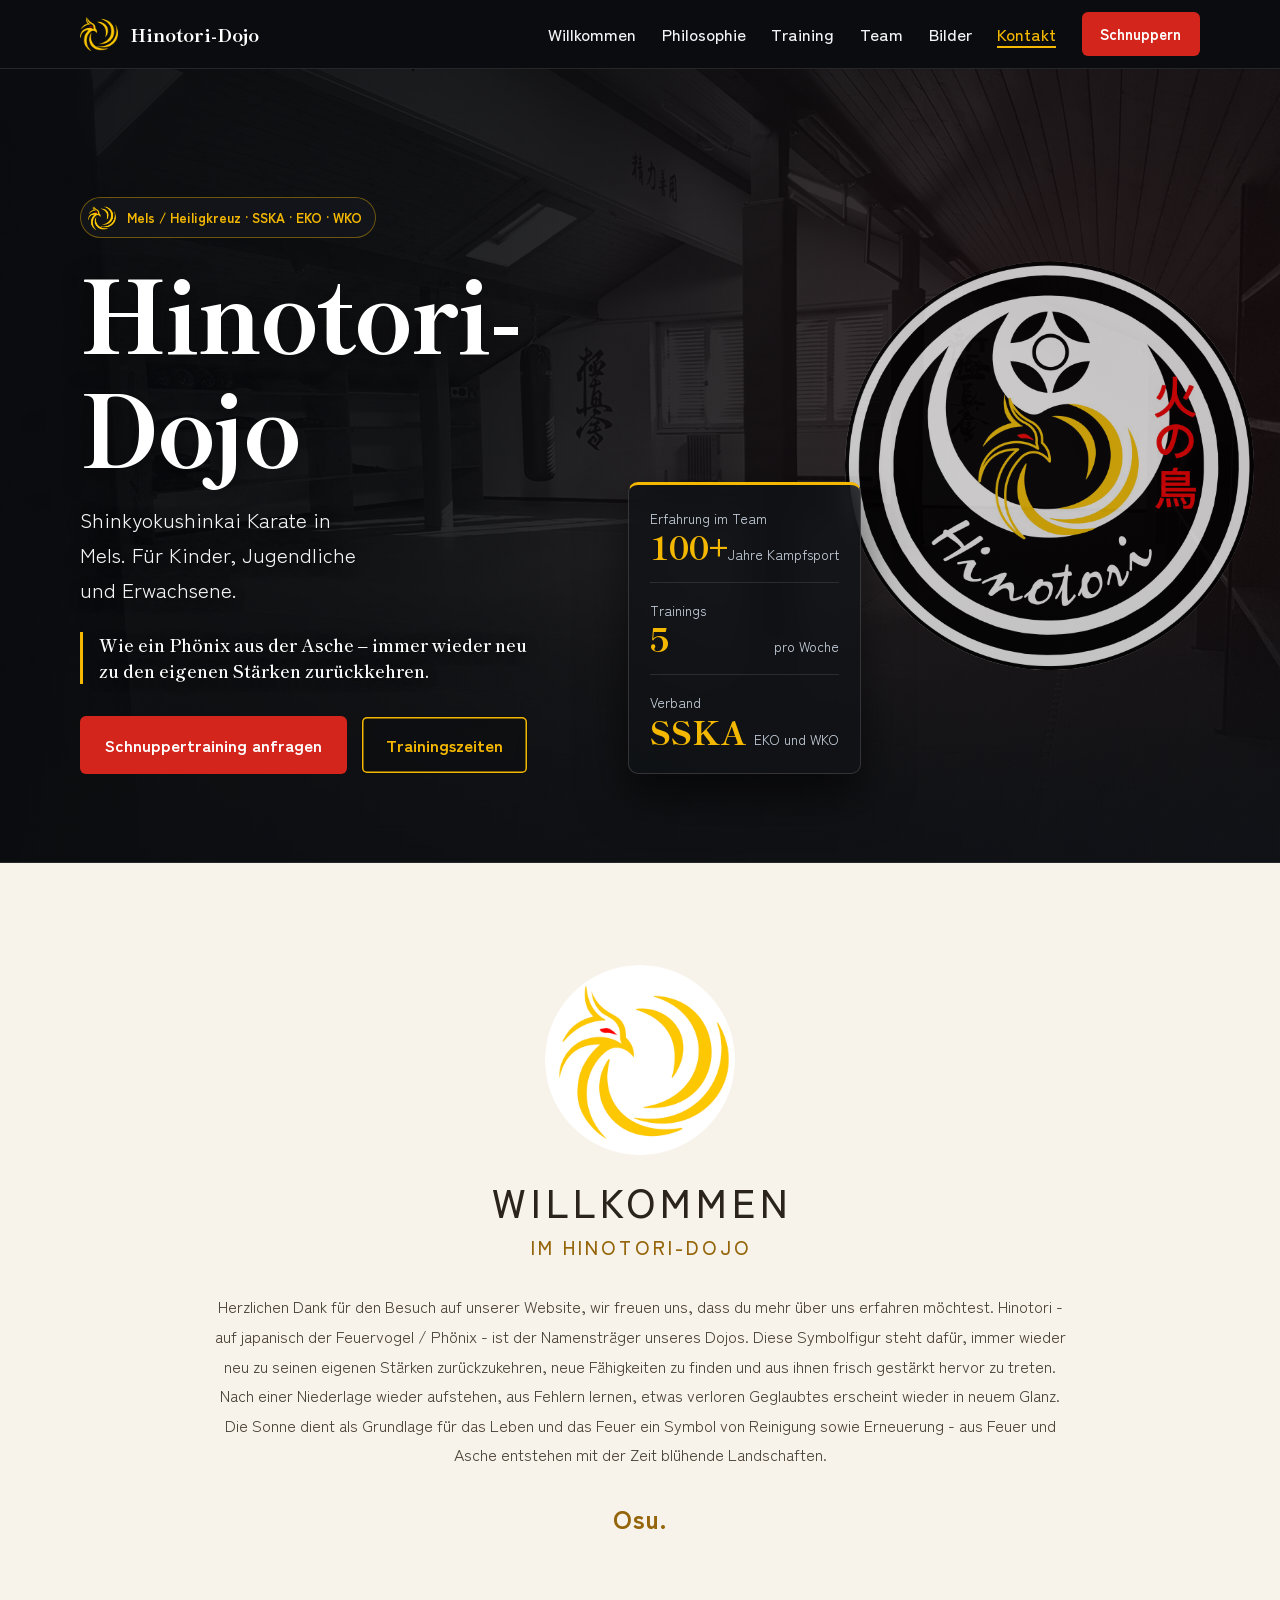
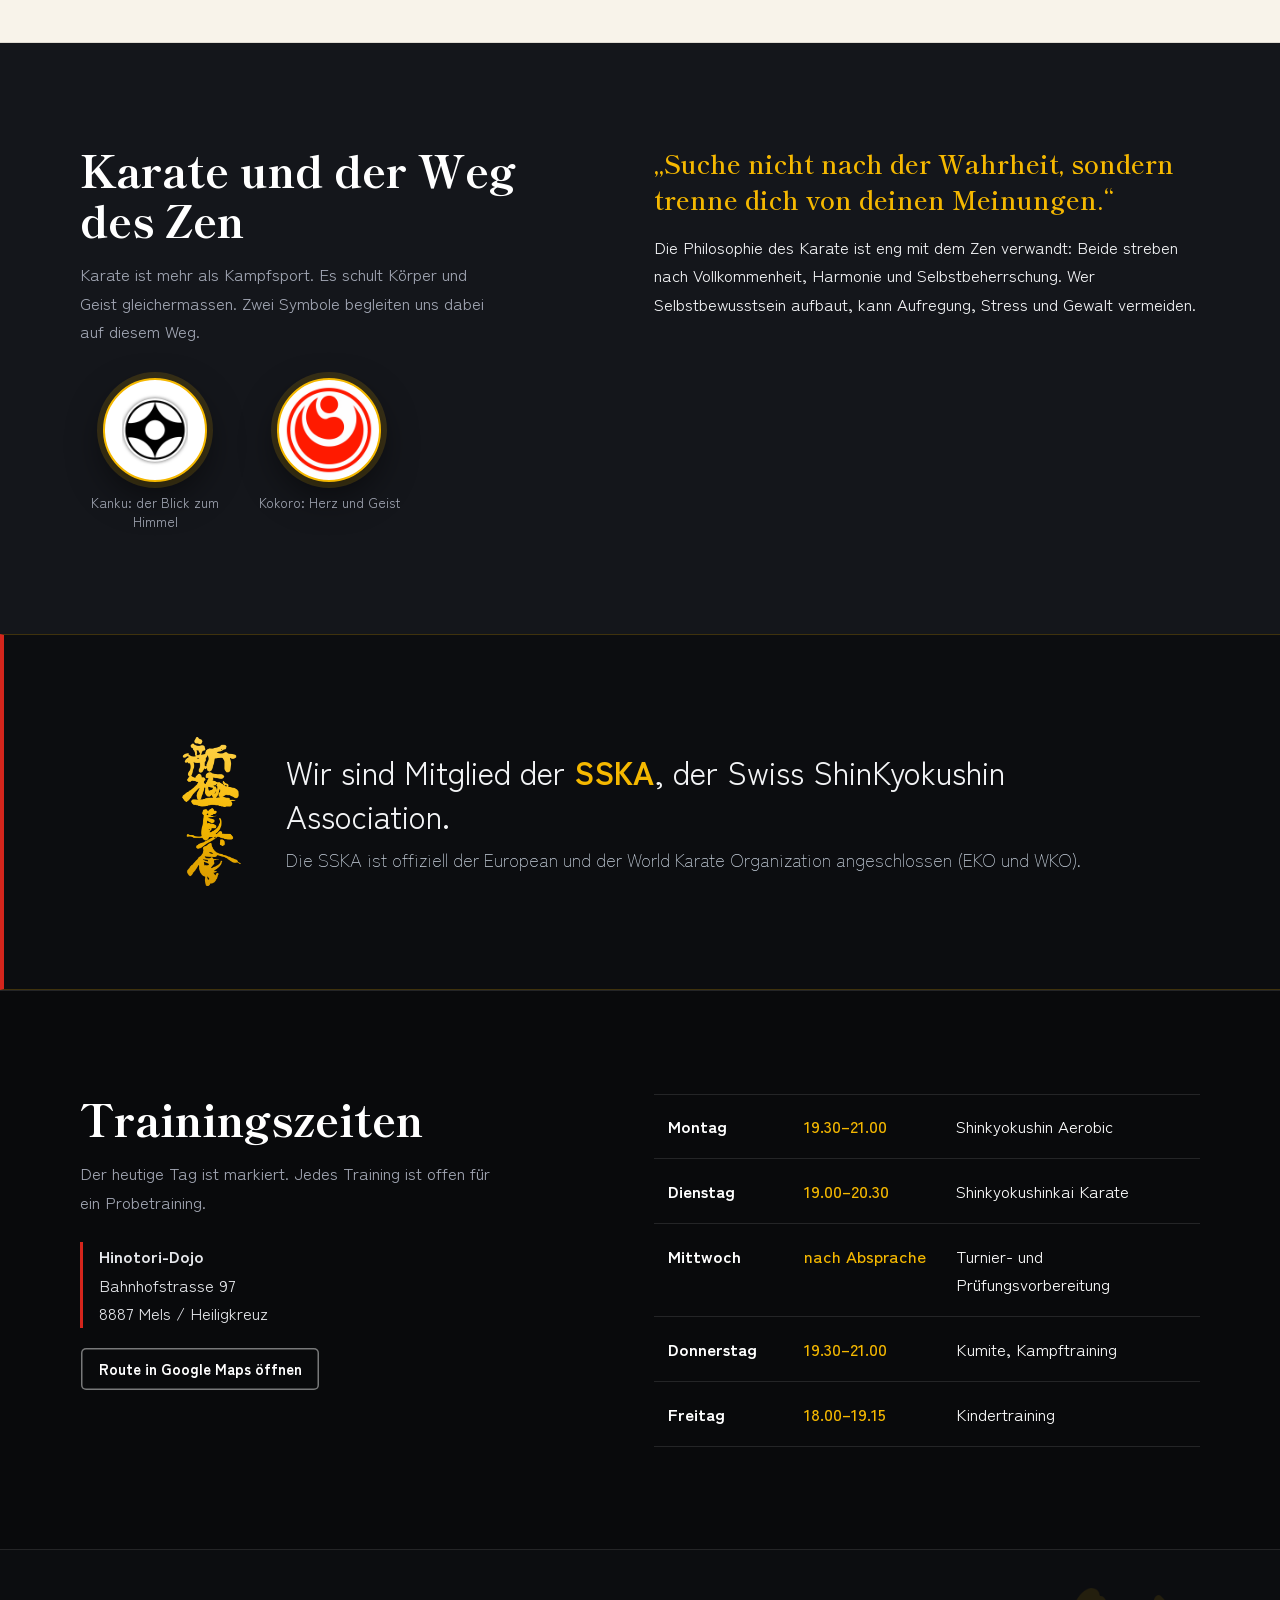
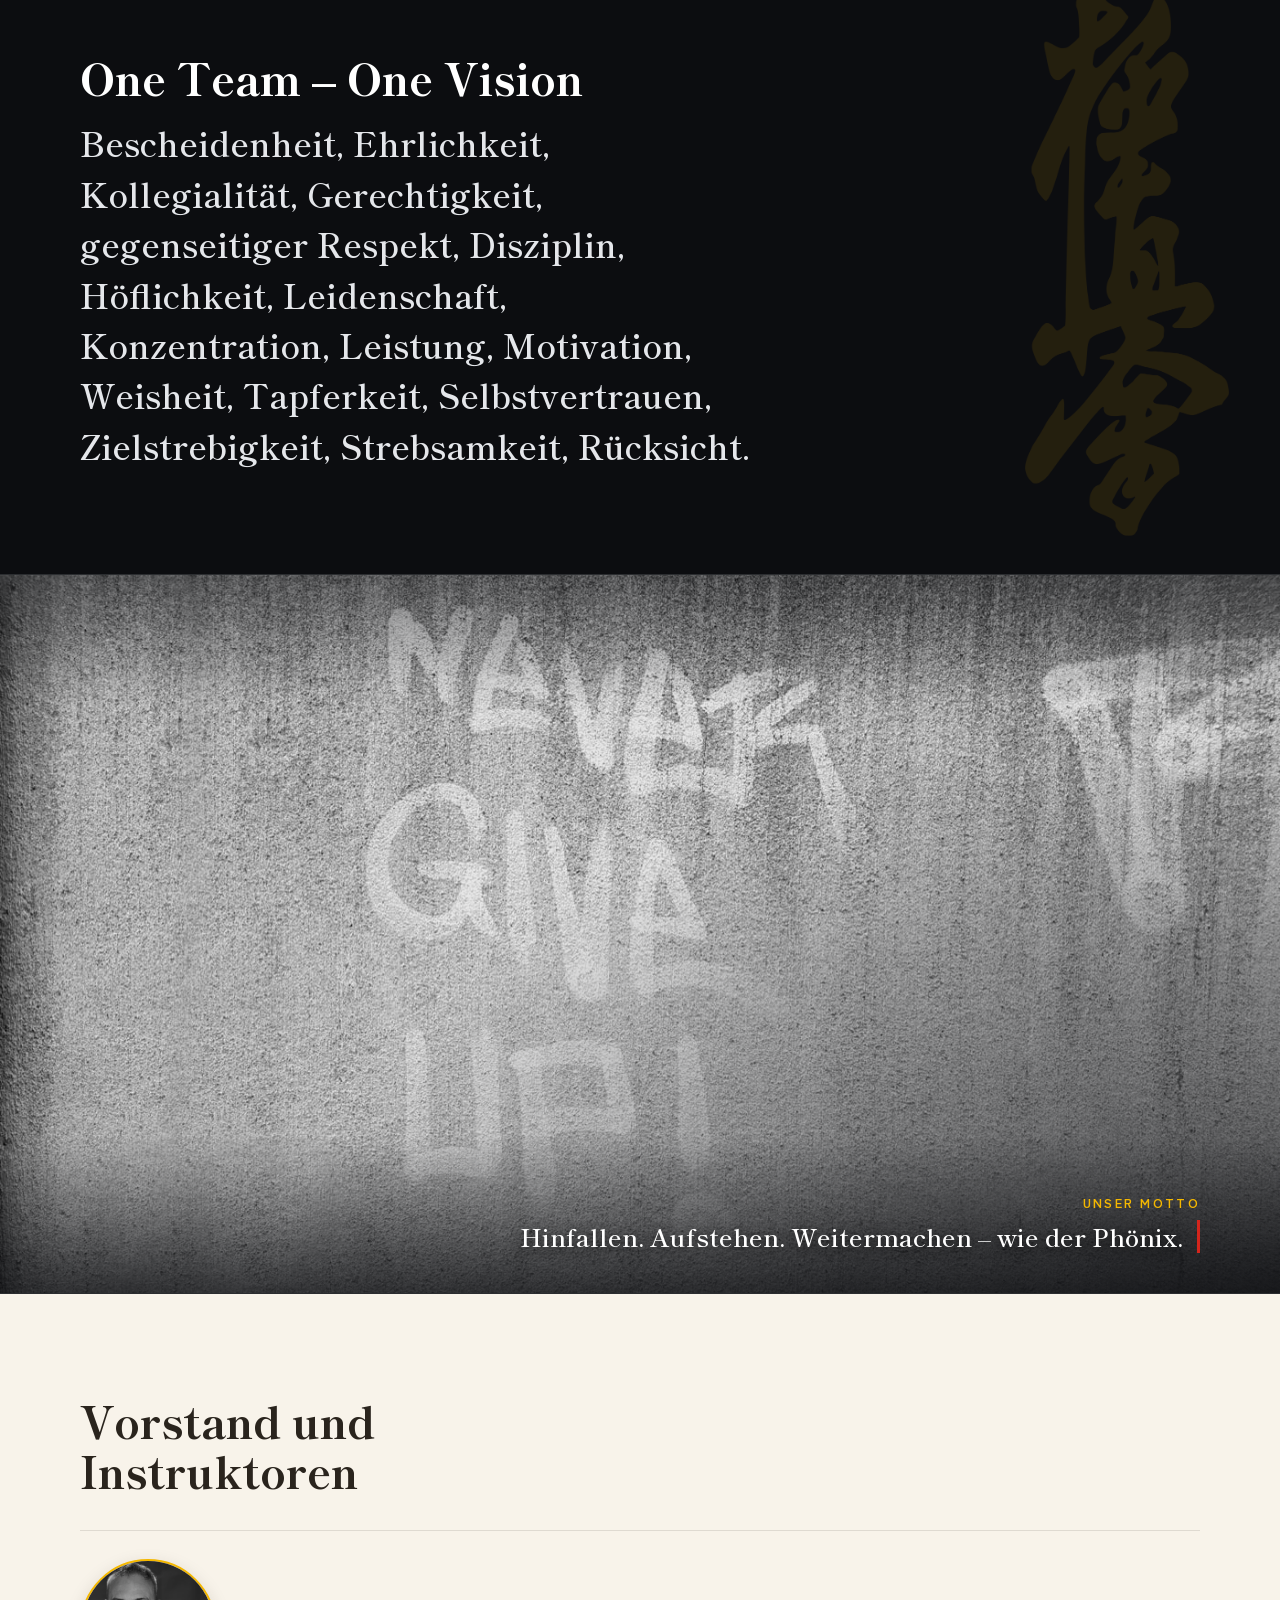
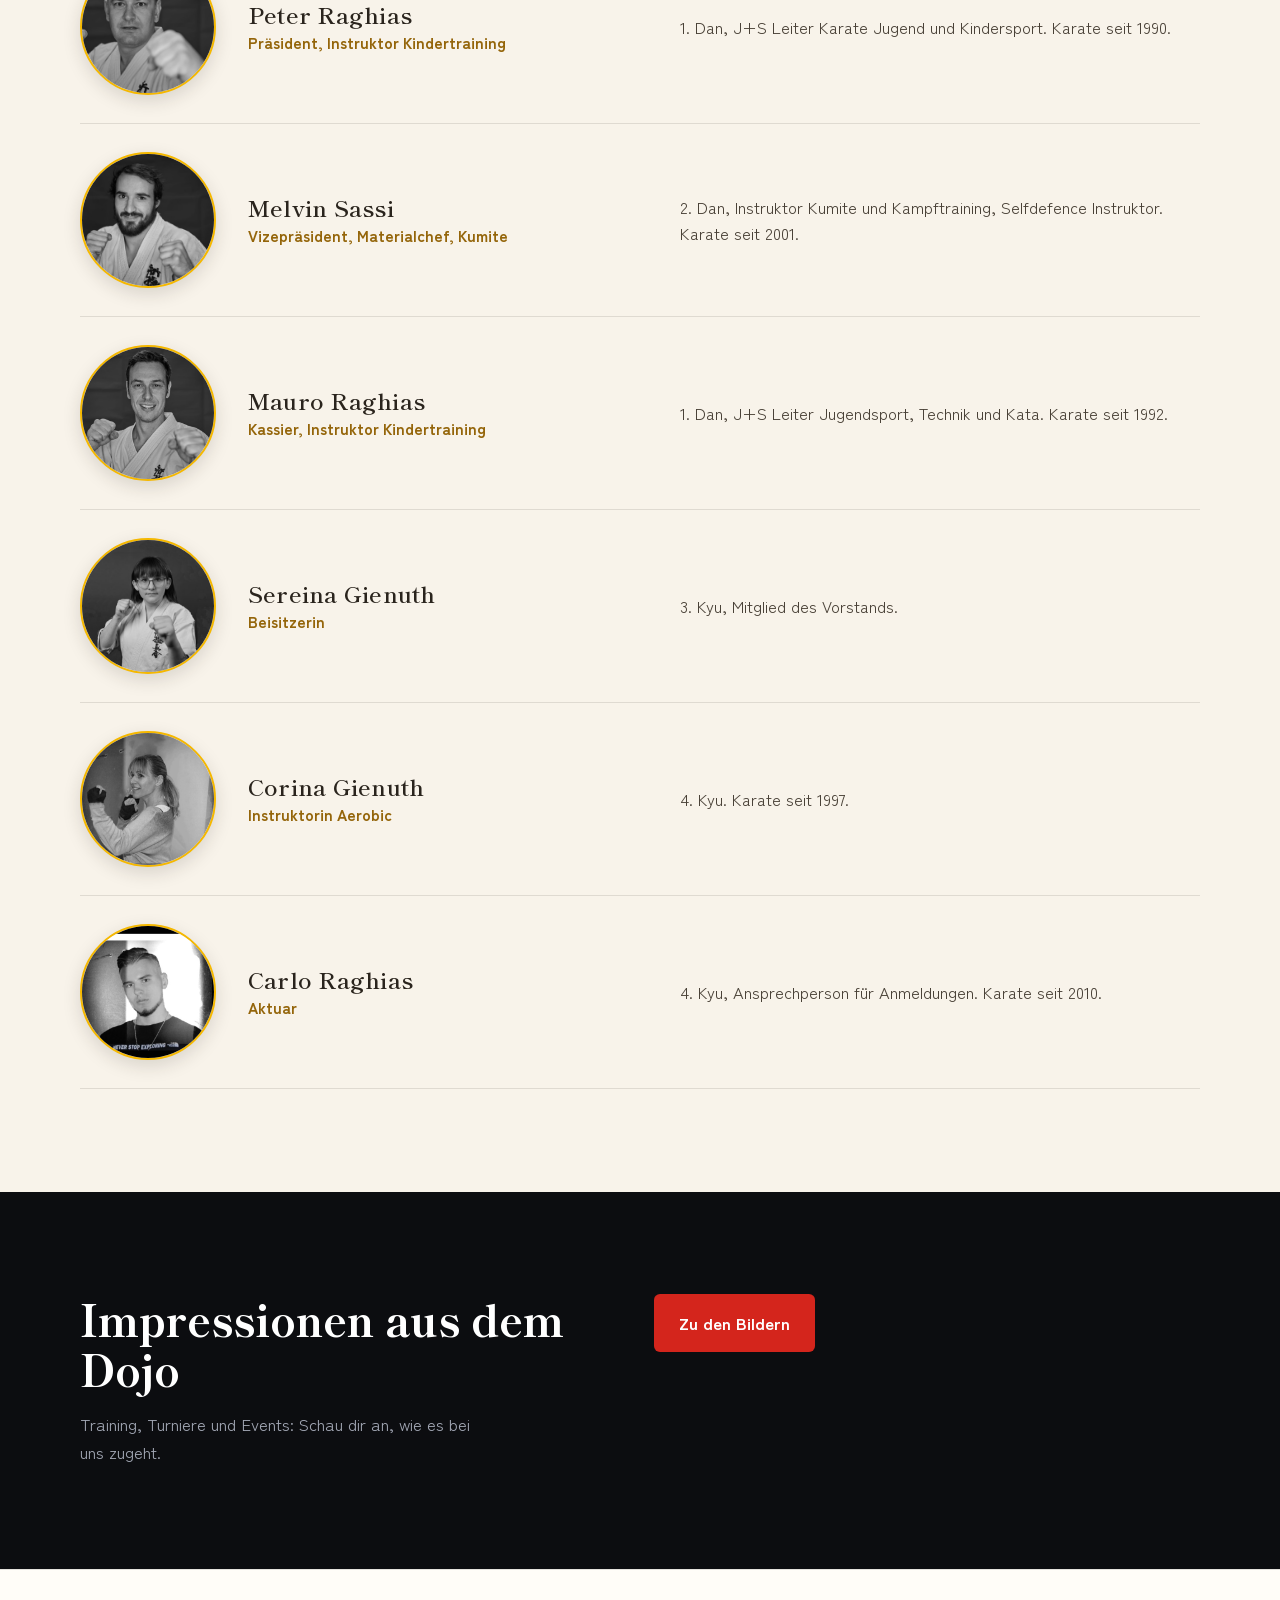
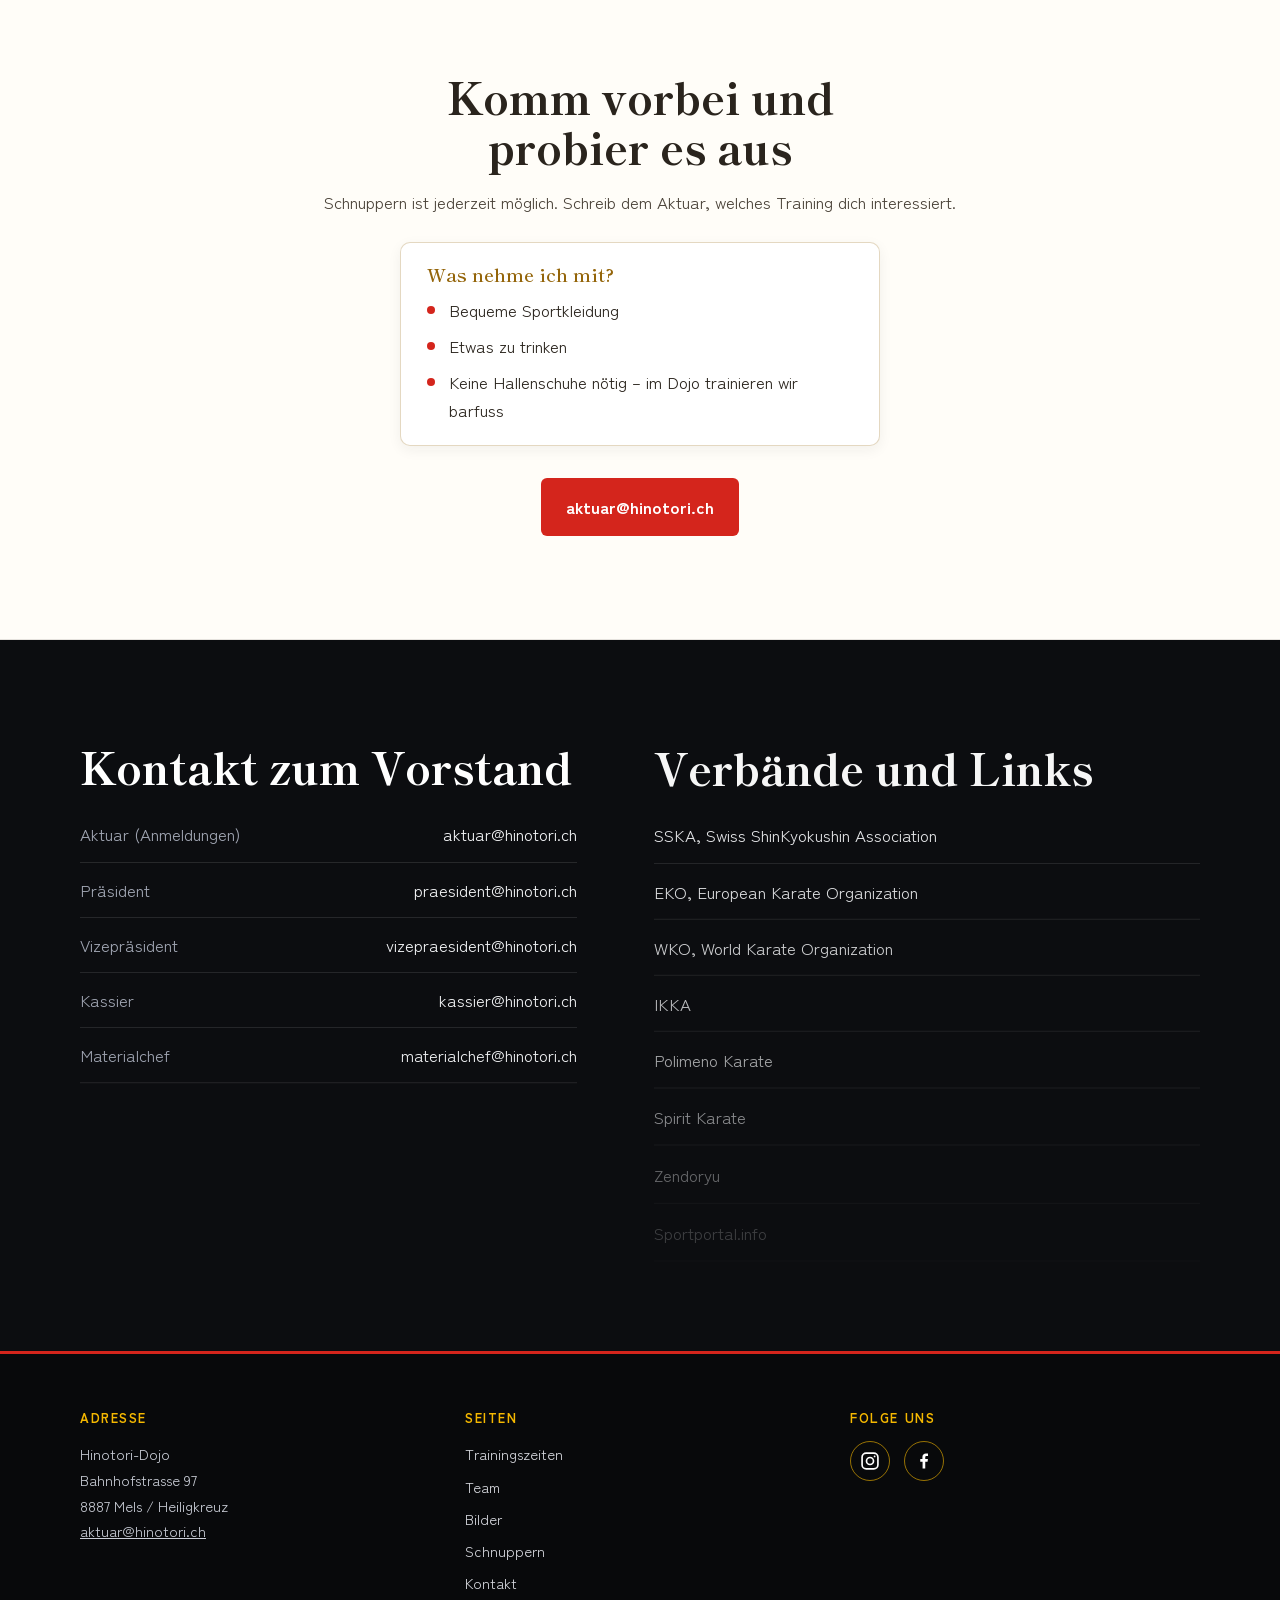
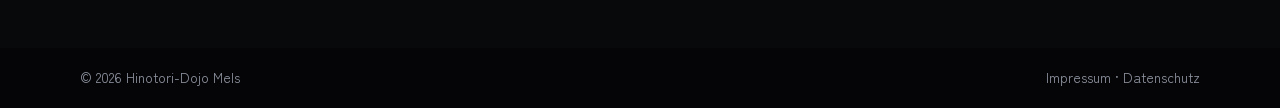
==== commit c2052291: "Sereina 3. Kyu" ====
--- a/index.html
+++ b/index.html
@@ -173,7 +173,7 @@
         <li>
           <img src="images/design/Sereina-Gienuth.jpg" alt="Sereina Gienuth" class="avatar">
           <div><h3>Sereina Gienuth</h3><p>Beisitzerin</p></div>
-          <p>3. <Kg></Kg>yu, Mitglied des Vorstands.</p>
+          <p>3. Kyu, Mitglied des Vorstands.</p>
         </li>
         <li>
           <img src="images/design/Corina-Gienuth.jpg" alt="Corina Gienuth" class="avatar">
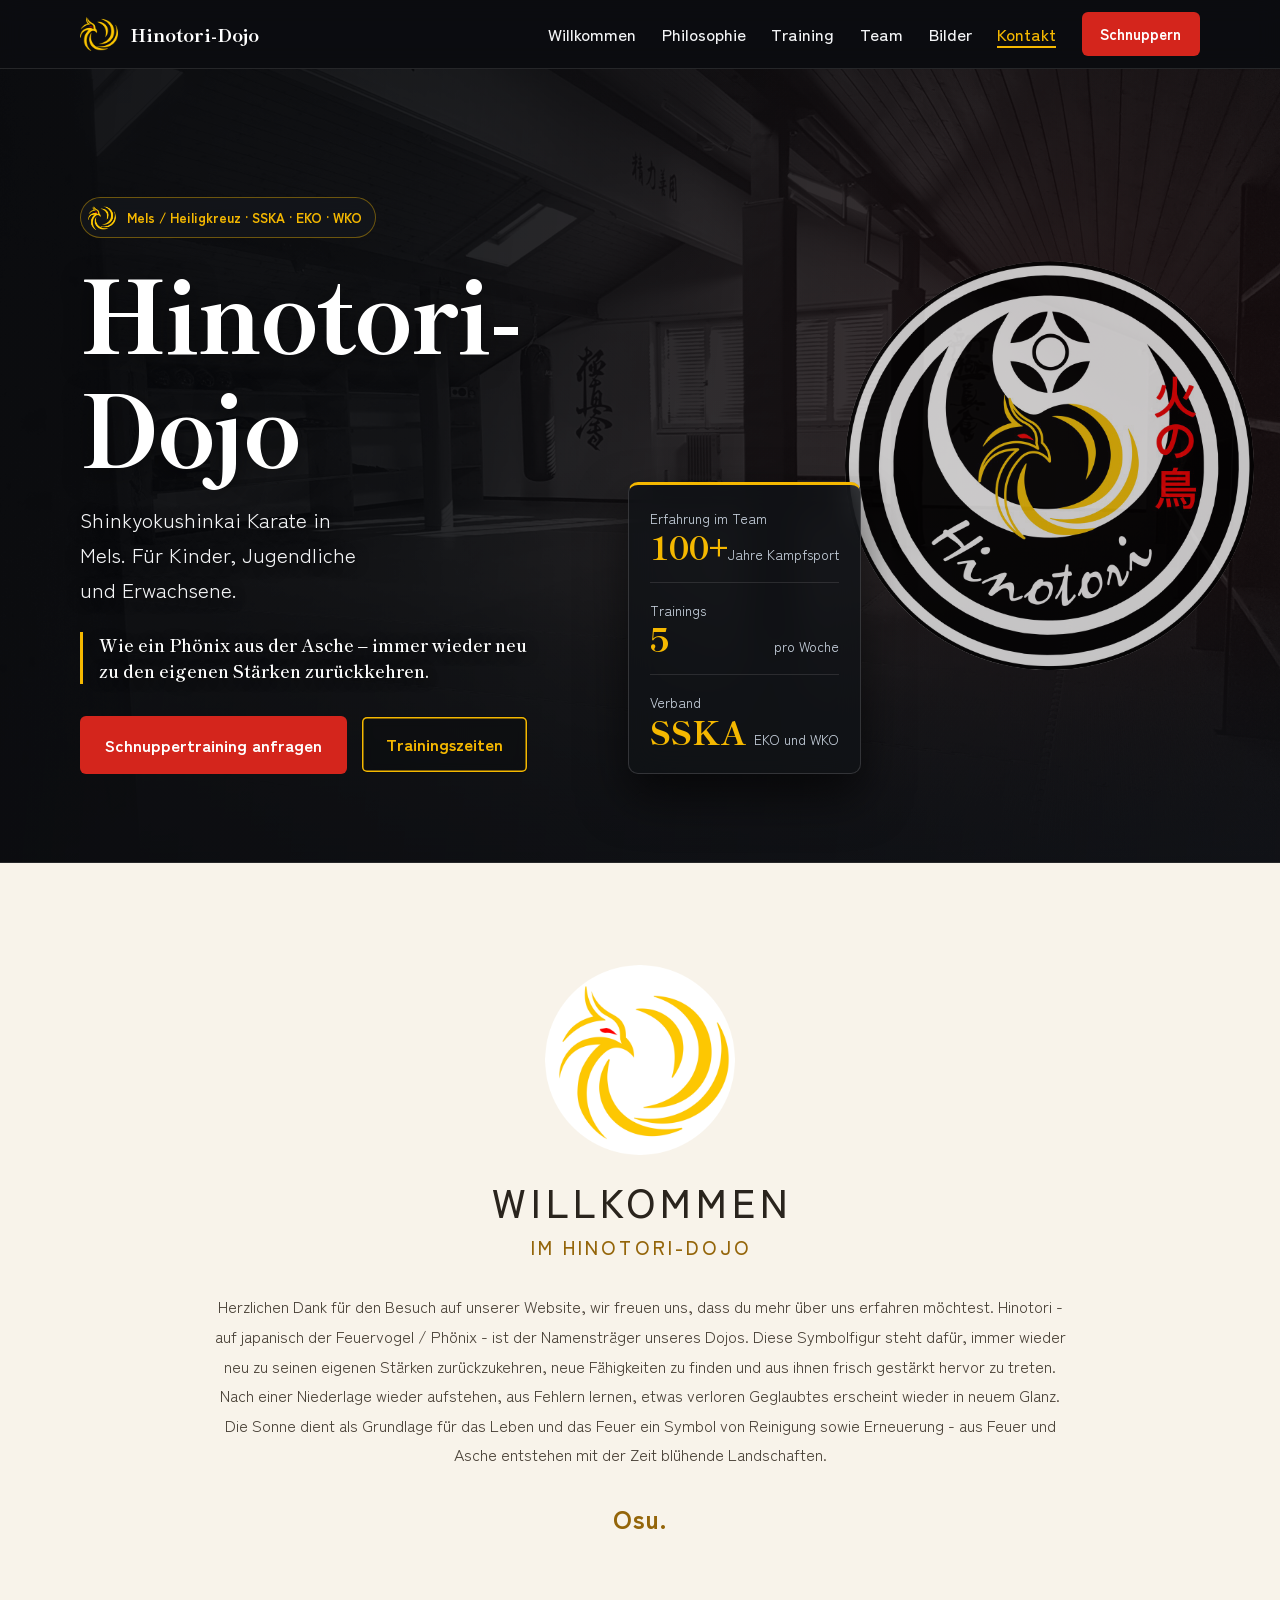
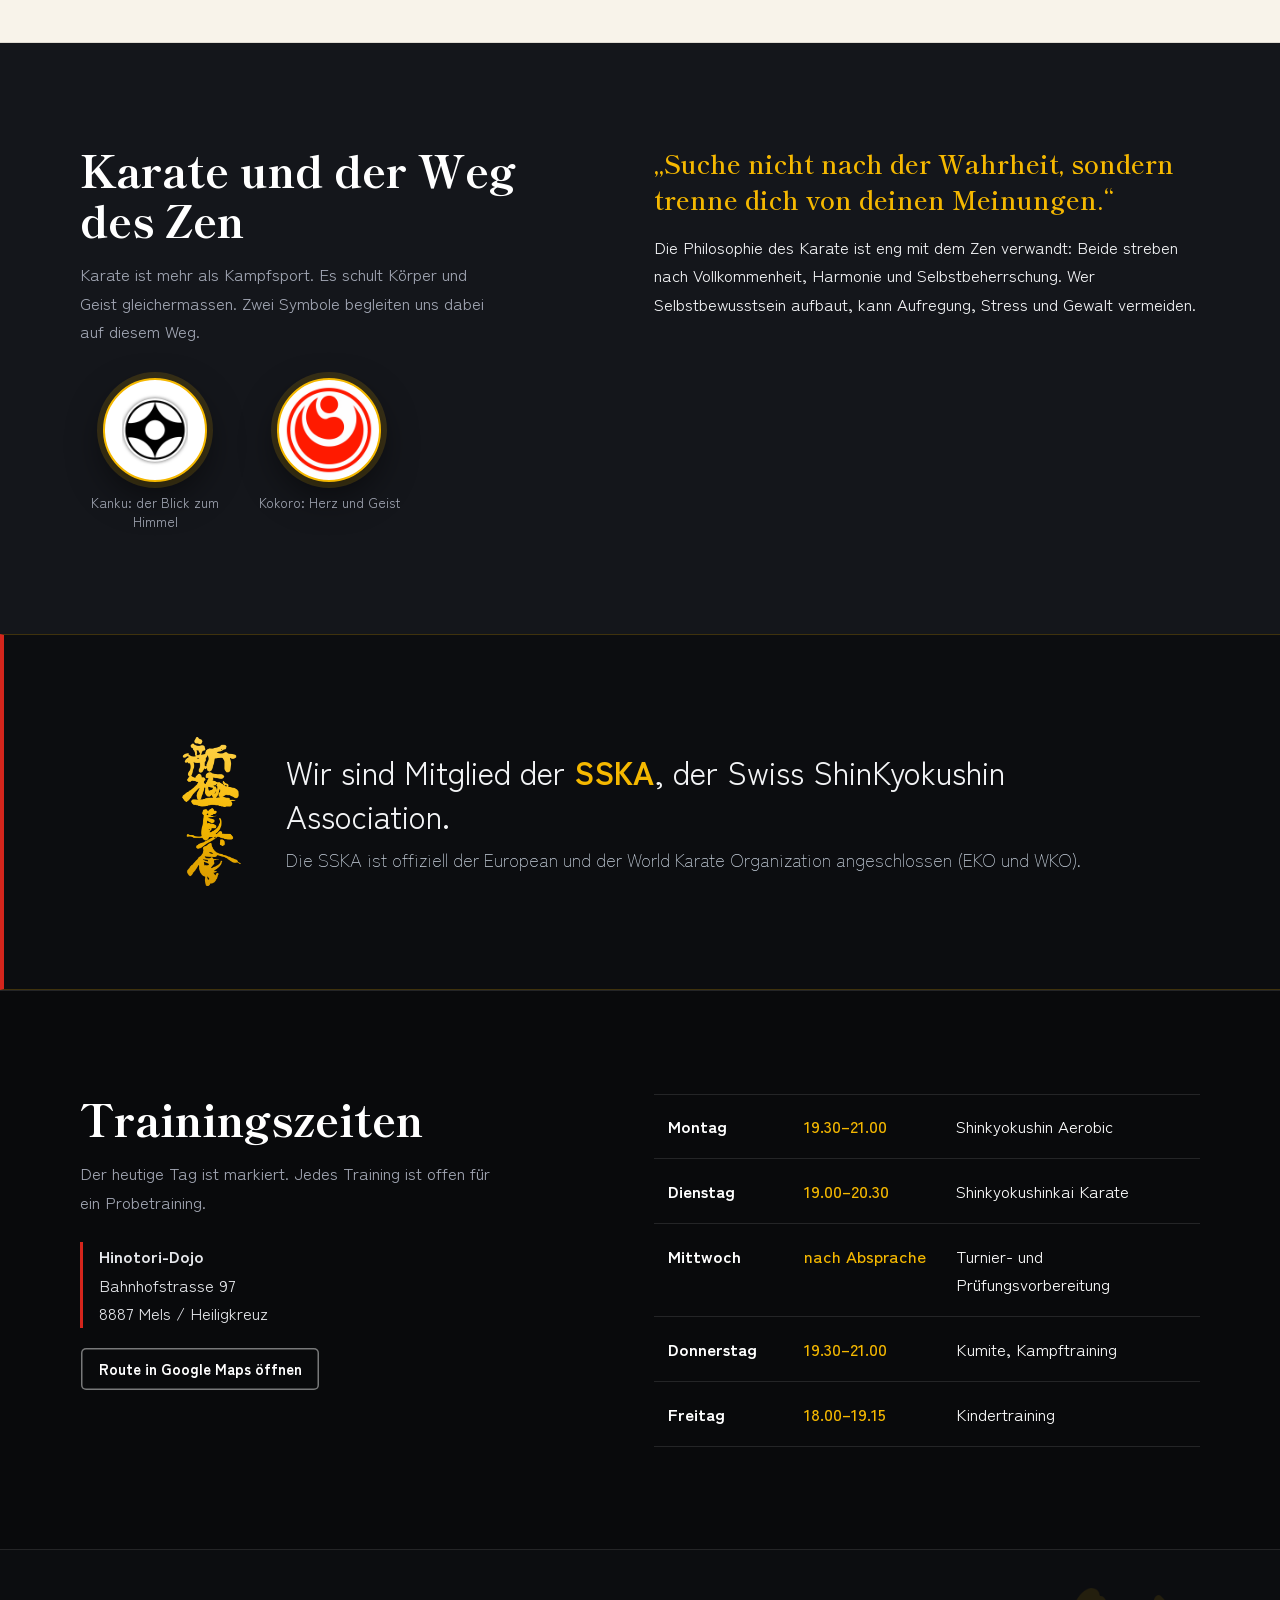
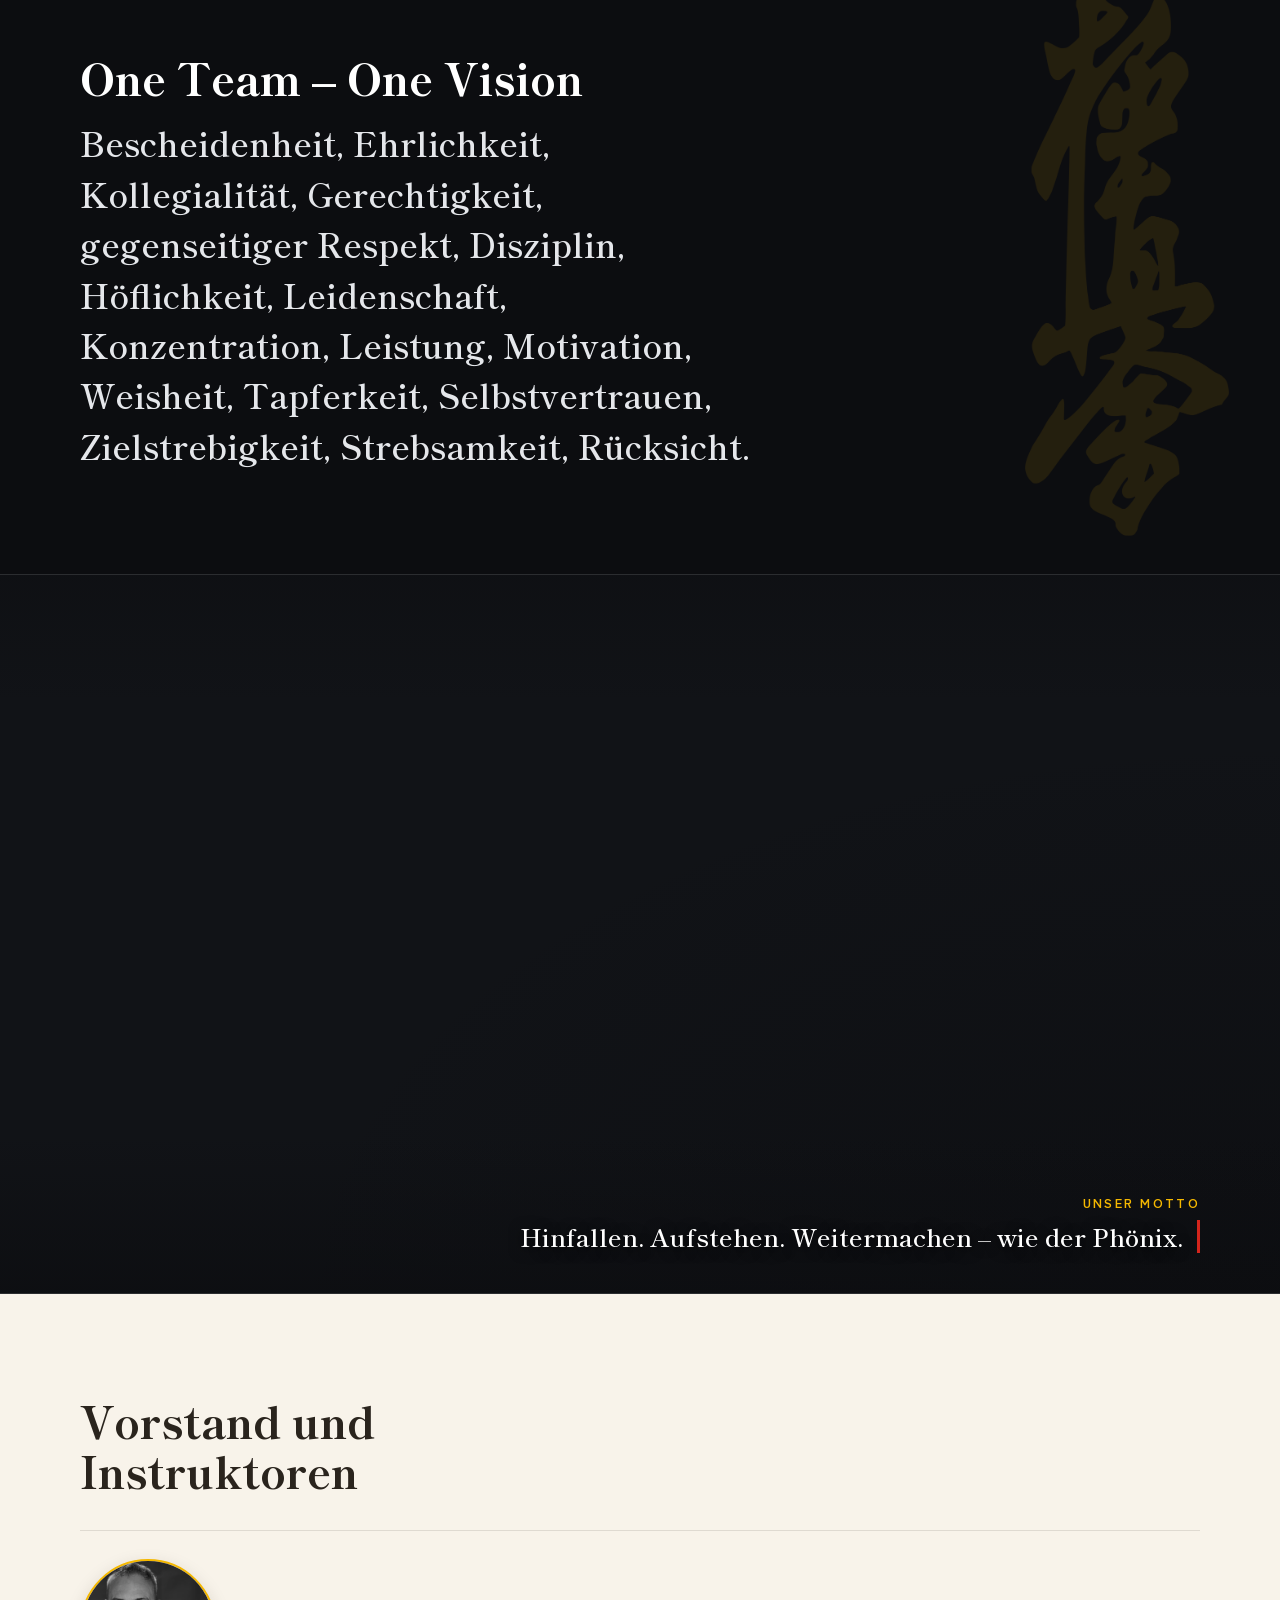
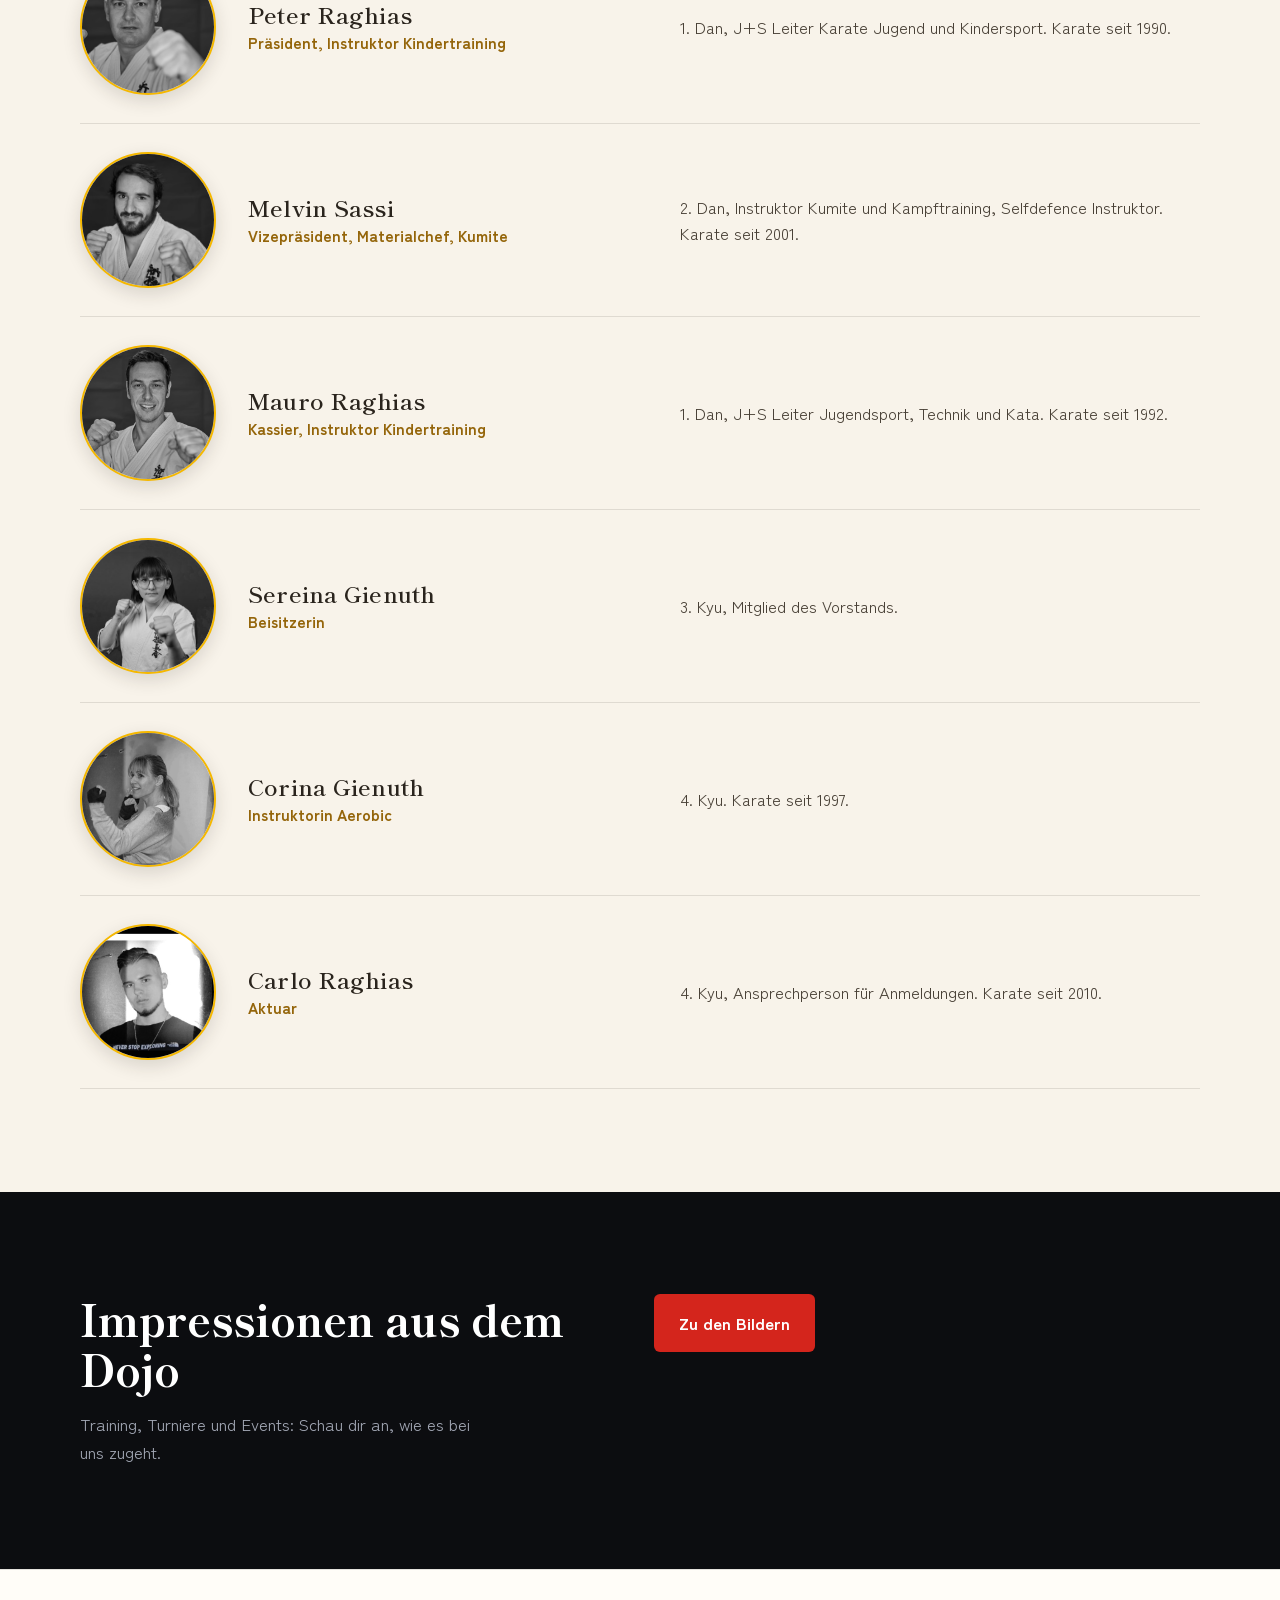
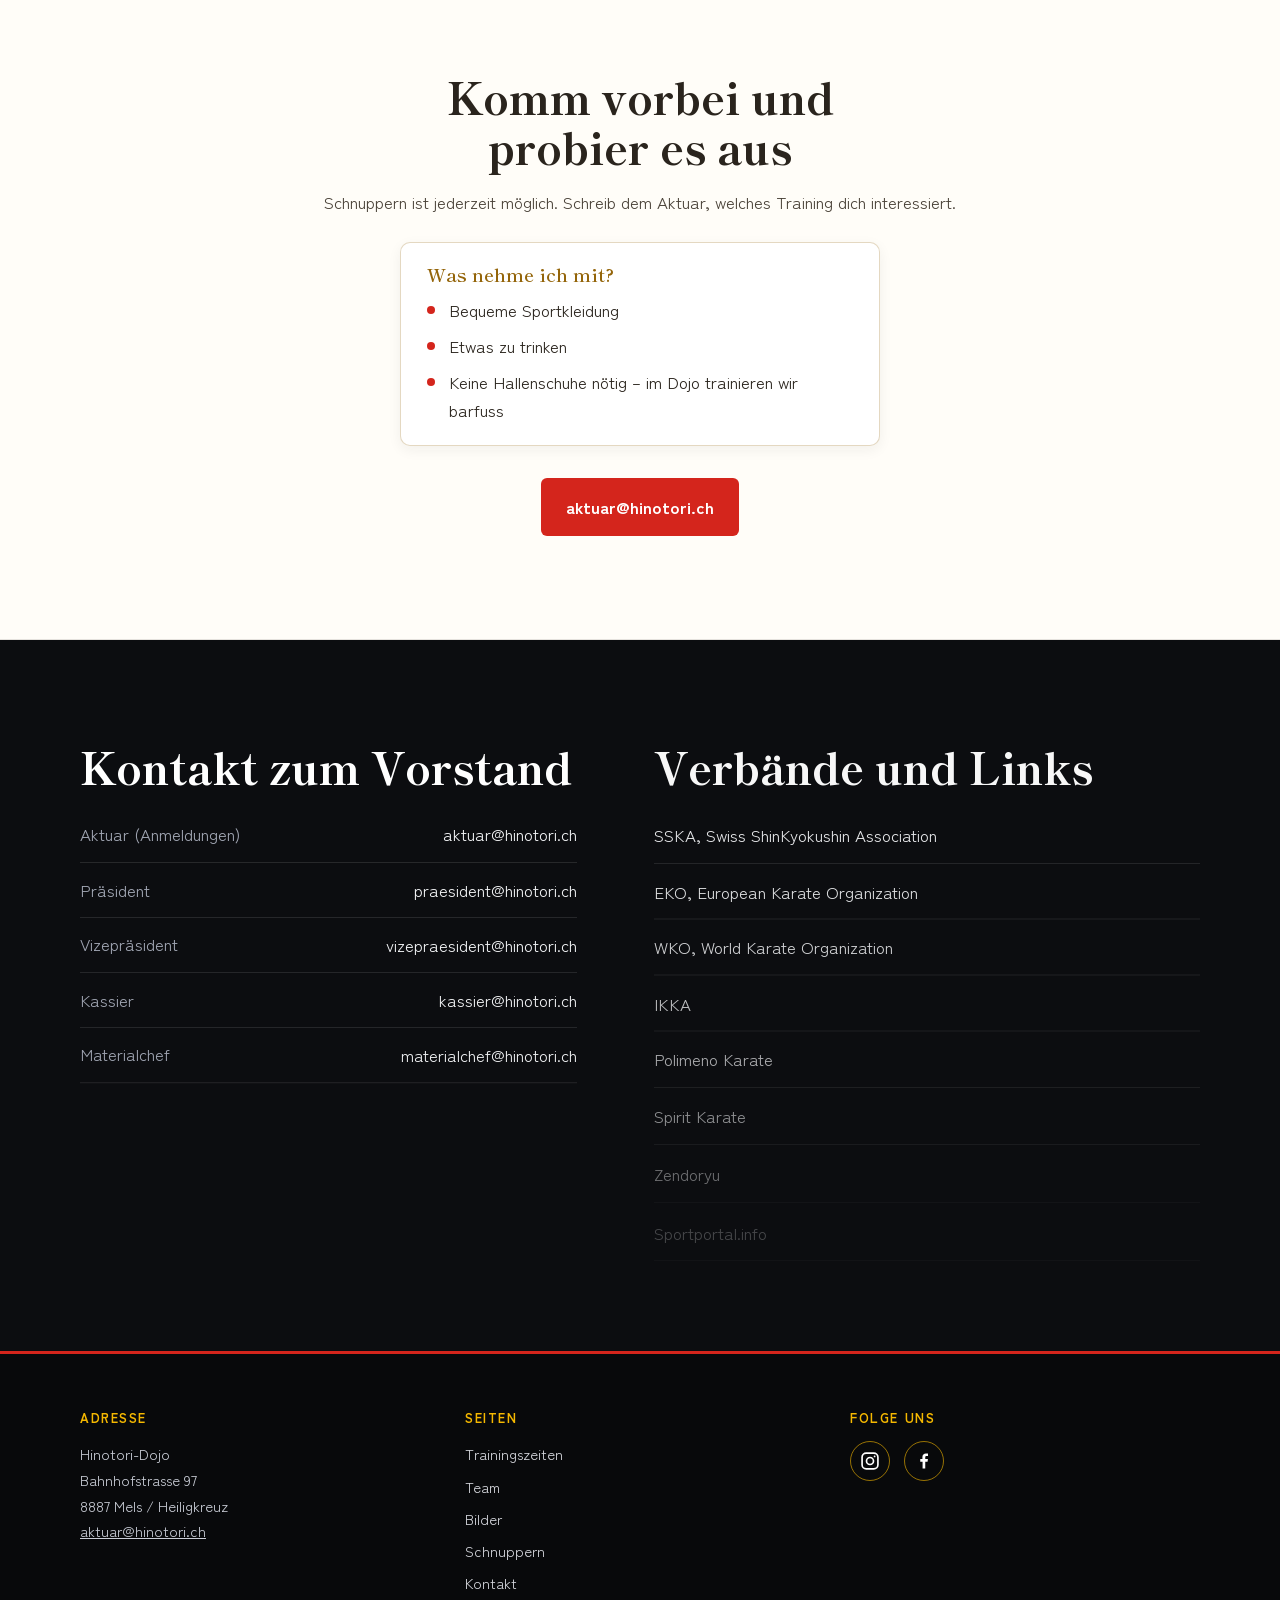
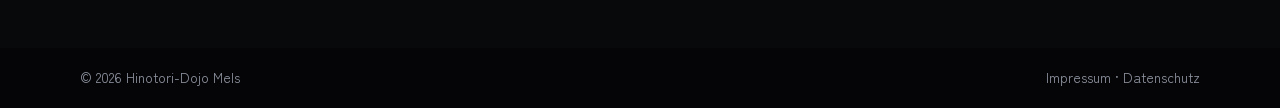
==== commit 29fcad47: "Logo-Link: Klick führt zum Seiten-Reload auf Startseite" ====
--- a/index.html
+++ b/index.html
@@ -31,7 +31,7 @@
 
 <header class="site-header" id="top">
   <div class="wrap bar">
-    <a href="#top" class="brand">
+    <a href="index.html" class="brand">
       <img src="images/design/hinotori_logo.png" alt="Hinotori-Dojo Logo" class="brand-logo">
       <span>Hinotori-Dojo</span>
     </a>
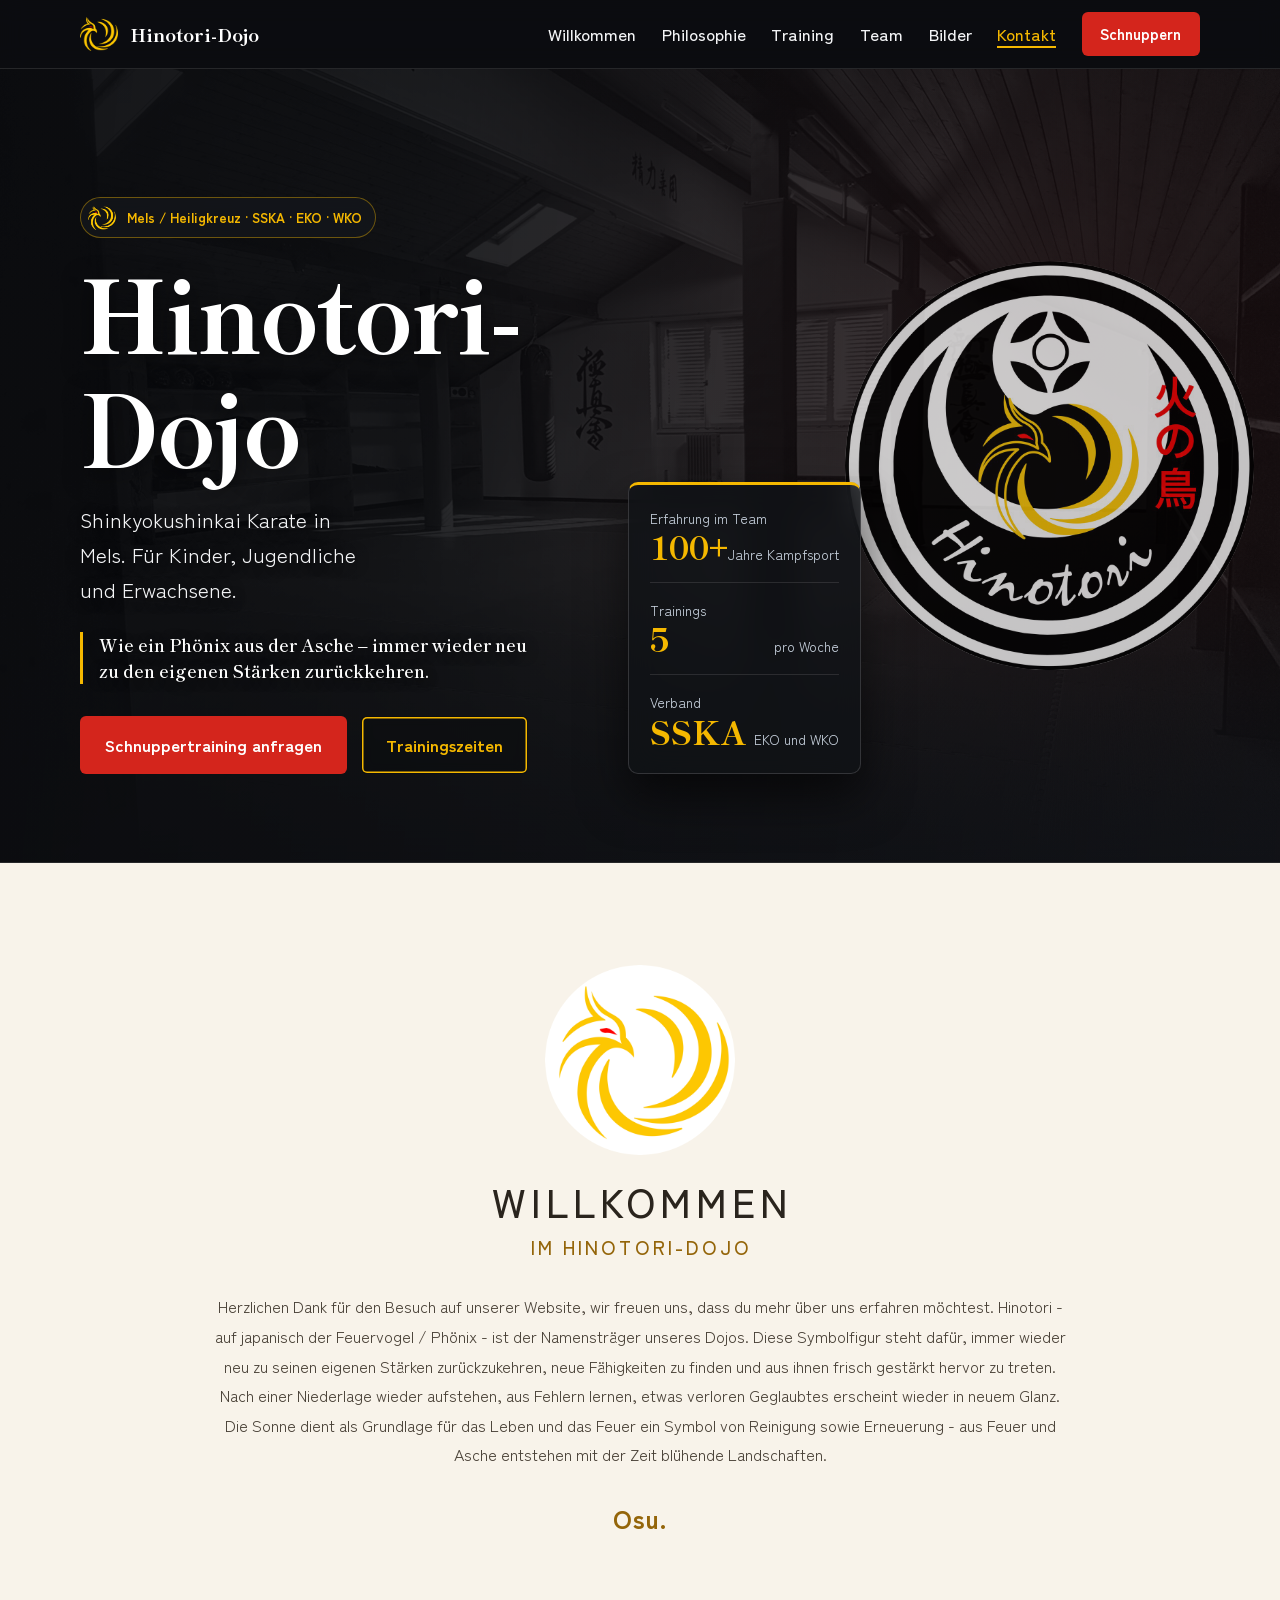
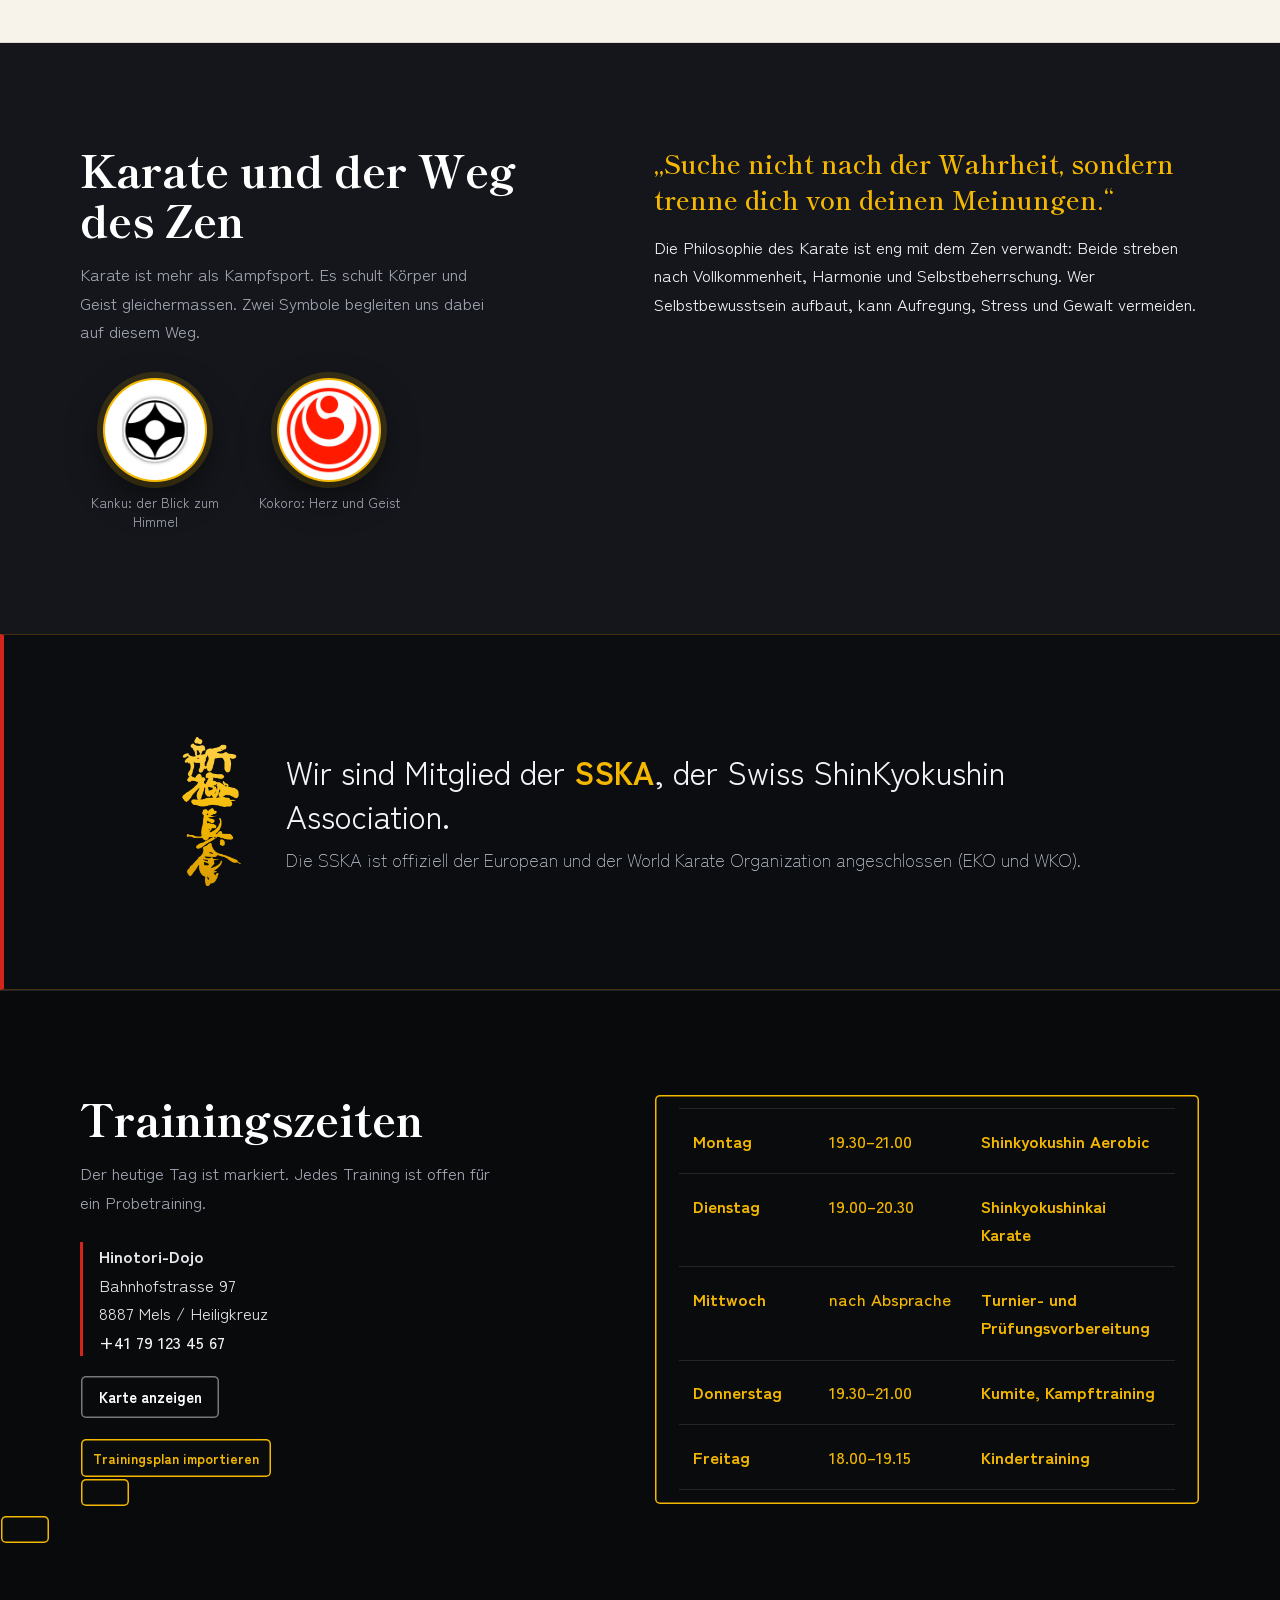
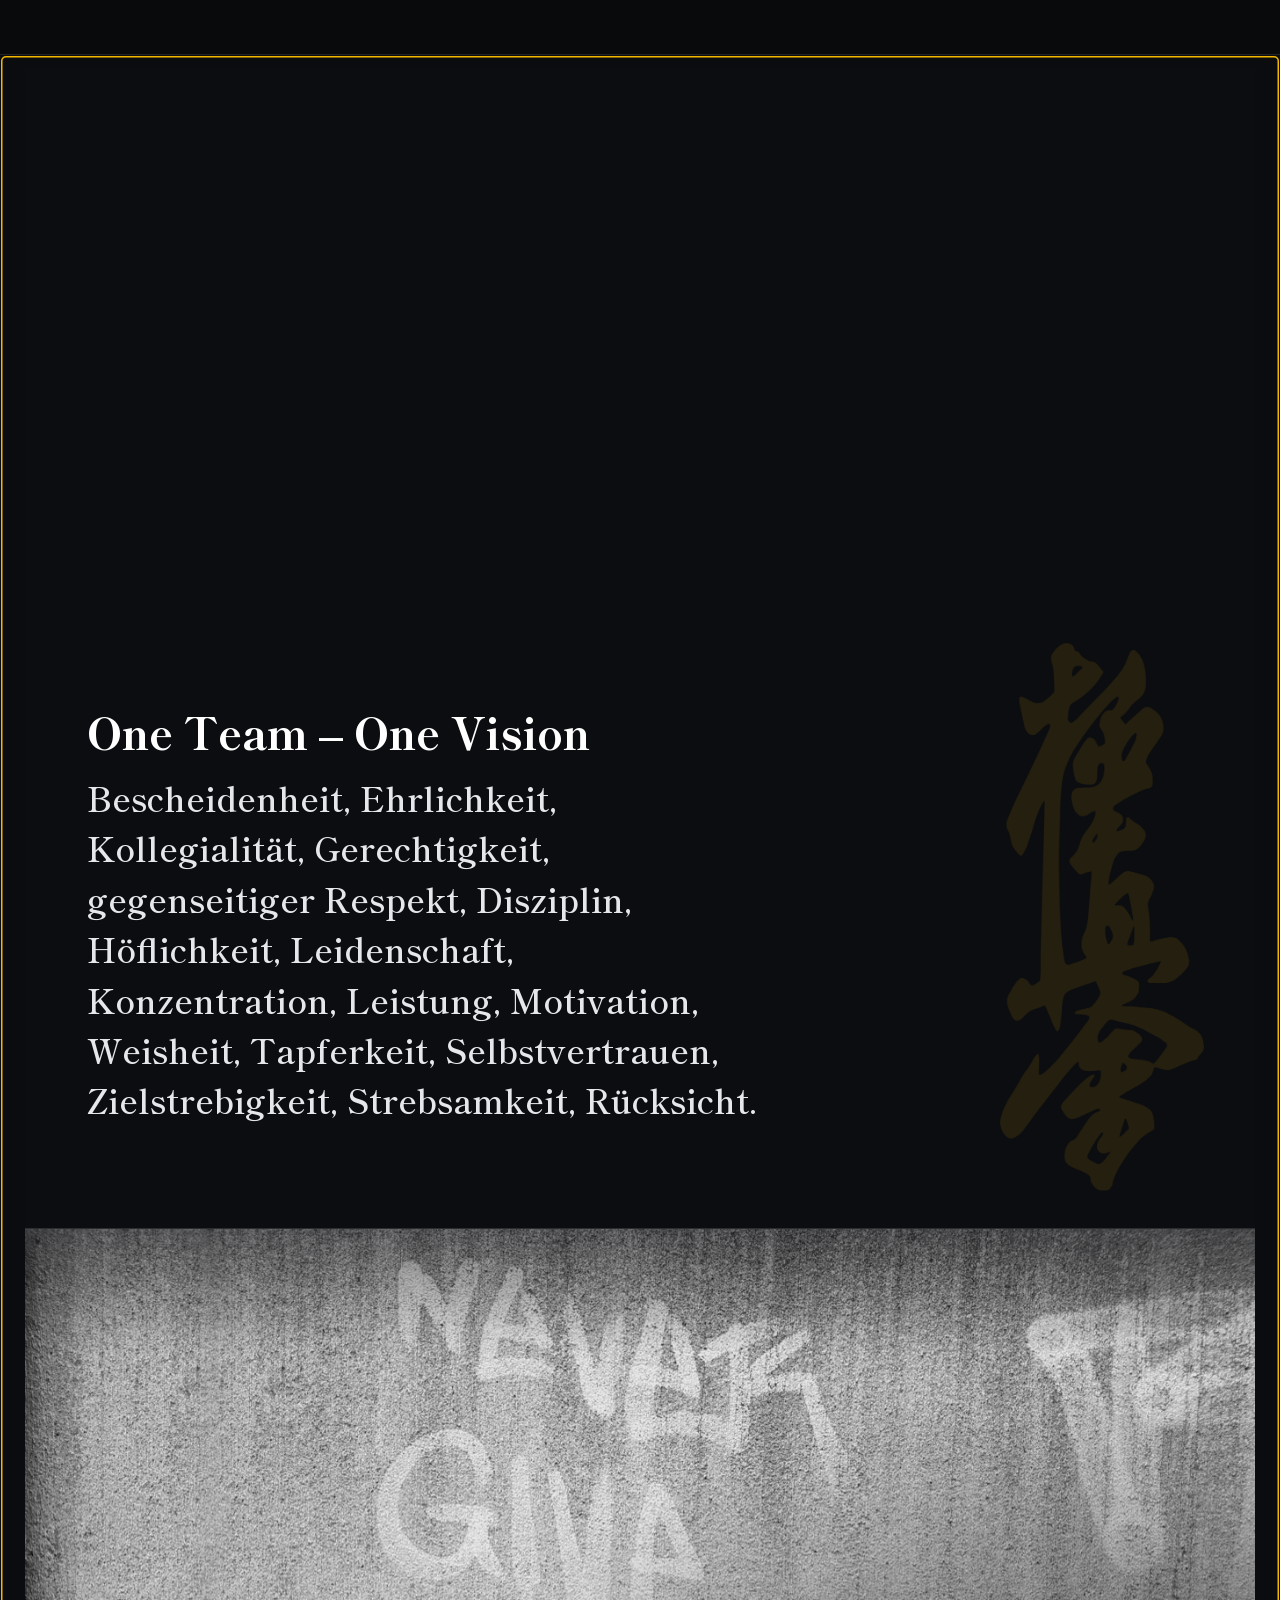
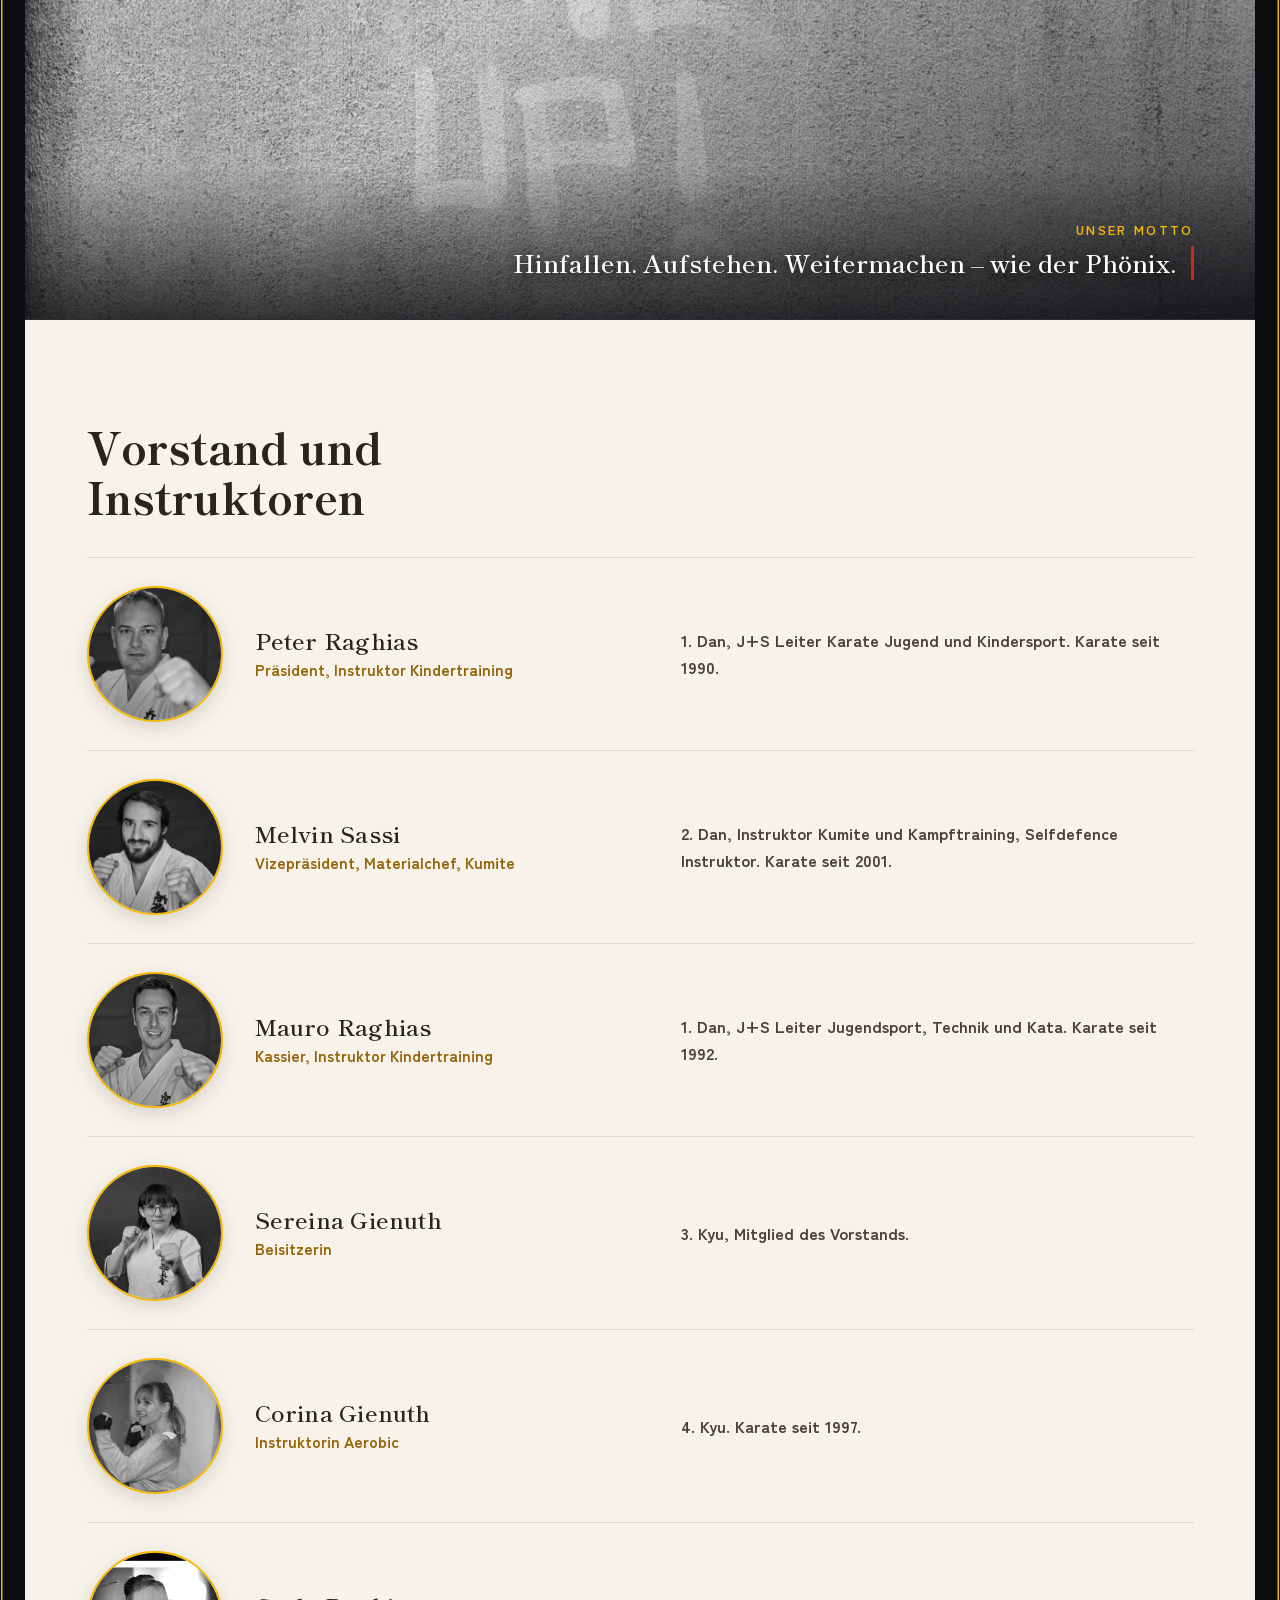
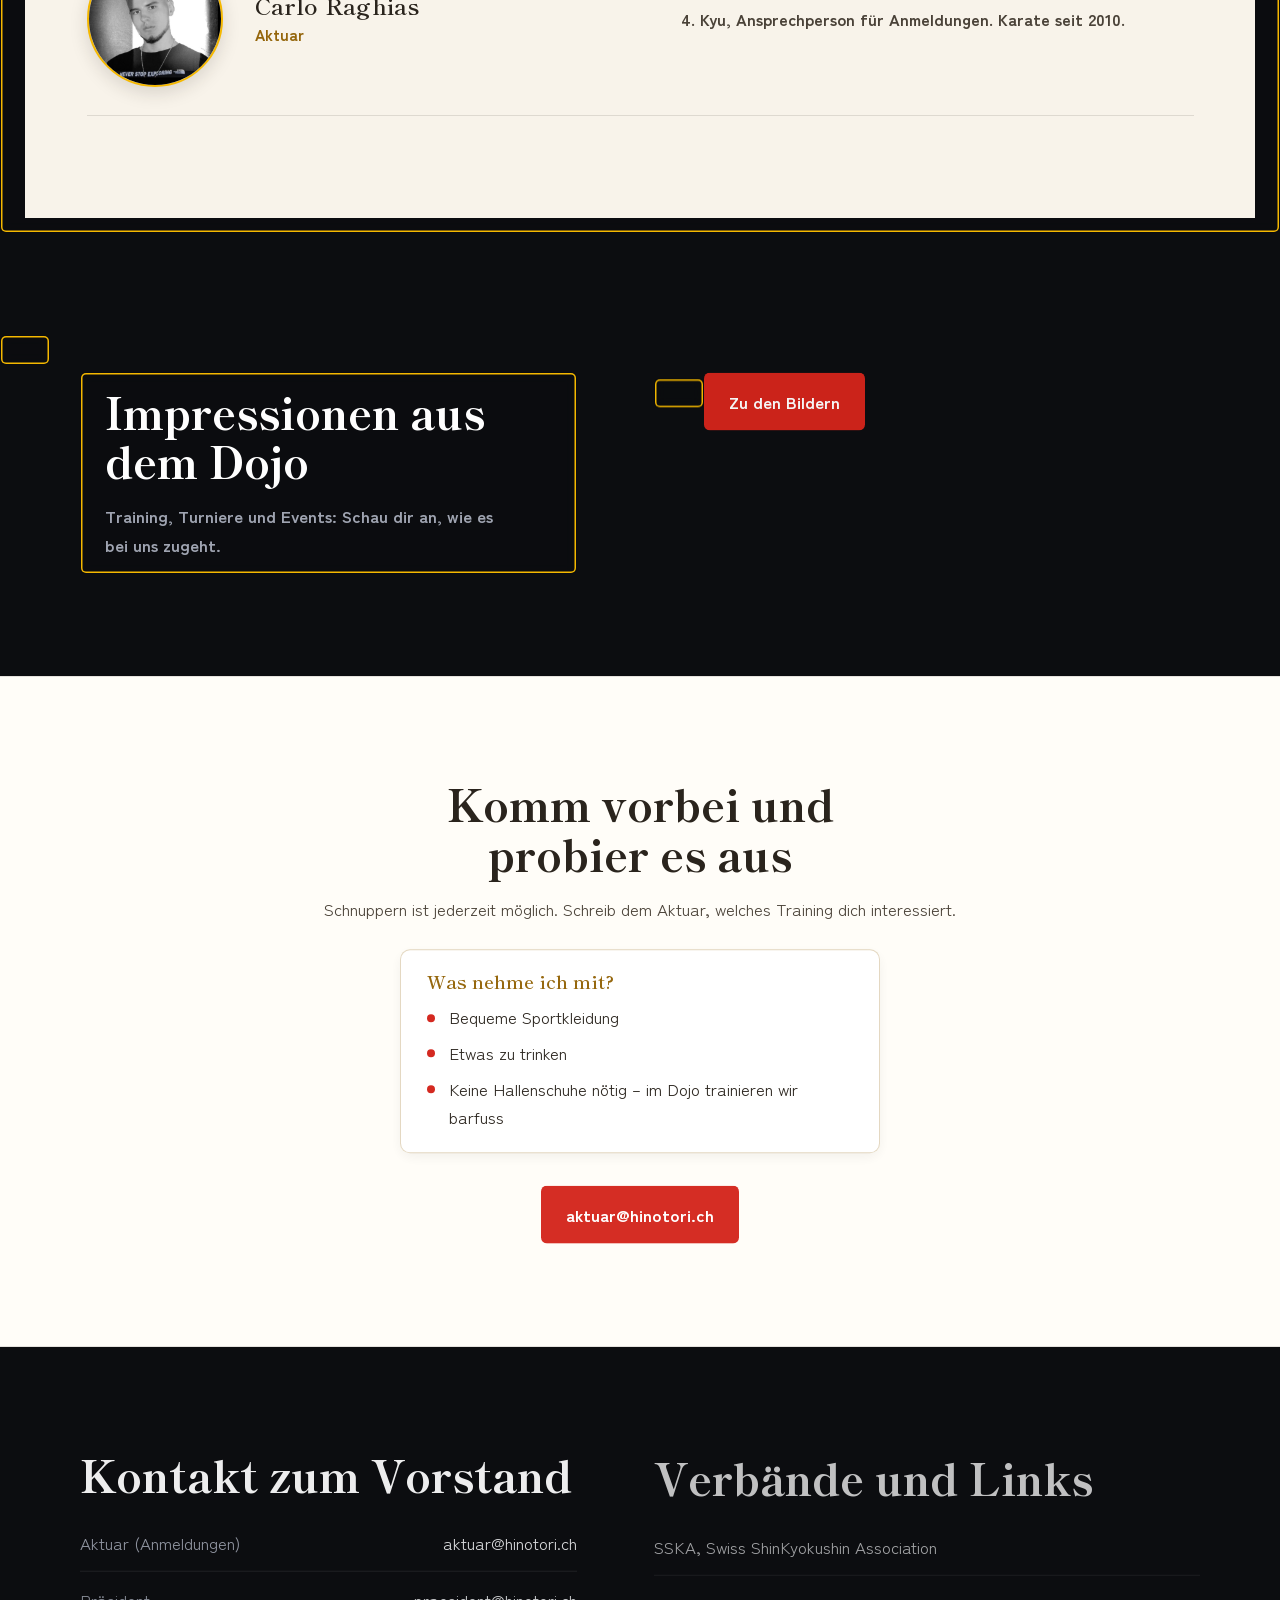
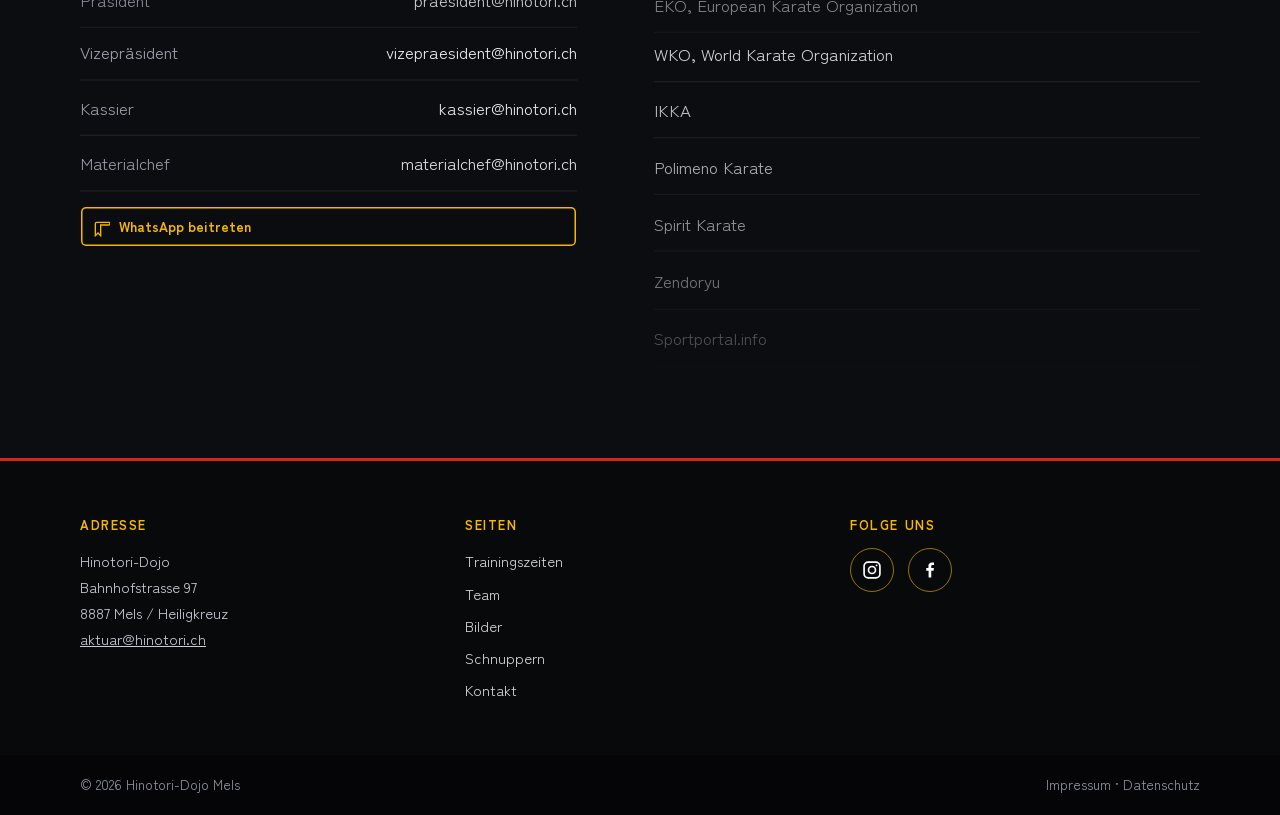
==== commit fc3d72ef: "Website Refresh" ====
--- a/index.html
+++ b/index.html
@@ -18,9 +18,12 @@
 <meta name="theme-color" content="#0c0d10">
 <link rel="preconnect" href="https://fonts.googleapis.com">
 <link rel="preconnect" href="https://fonts.gstatic.com" crossorigin>
+<link rel="preload" as="style" href="https://fonts.googleapis.com/css2?family=Shippori+Mincho:wght@600;800&family=Zen+Kaku+Gothic+New:wght@400;500;700&display=swap">
 <link href="https://fonts.googleapis.com/css2?family=Shippori+Mincho:wght@600;800&family=Zen+Kaku+Gothic+New:wght@400;500;700&display=swap" rel="stylesheet">
-<link rel="icon" type="image/png" href="images/design/hinotori_logo.png">
-<link rel="stylesheet" href="style.css?v=10">
+<link rel="preload" as="image" href="images/design/Dojo_schwarz-weiss.jpg">
+<link rel="preload" as="image" href="images/design/hinotori-logo-hero.jpg">
+<link rel="icon" type="image/png" href="images/design/hinotori_logo.png" fetchpriority="high">
+<link rel="stylesheet" href="style.css?v=11">
 <script>document.documentElement.classList.add('js')</script>
 <script type="application/ld+json">
 {"@context":"https://schema.org","@type":"SportsActivityLocation","name":"Hinotori-Dojo","description":"Shinkyokushinkai Karate Dojo","address":{"@type":"PostalAddress","streetAddress":"Bahnhofstrasse 97","postalCode":"8887","addressLocality":"Mels","addressCountry":"CH"},"email":"aktuar@hinotori.ch","url":"https://www.hinotori.ch/"}
@@ -32,7 +35,7 @@
 <header class="site-header" id="top">
   <div class="wrap bar">
     <a href="index.html" class="brand">
-      <img src="images/design/hinotori_logo.png" alt="Hinotori-Dojo Logo" class="brand-logo">
+      <img src="images/design/hinotori_logo.png" alt="Hinotori-Dojo Logo" class="brand-logo" loading="eager" fetchpriority="high">
       <span>Hinotori-Dojo</span>
     </a>
     <button class="menu-btn" aria-expanded="false" aria-controls="nav">Menü</button>
@@ -54,7 +57,7 @@
     <div class="wrap hero-grid">
       <div>
         <div class="hero-emblem">
-          <img src="images/design/hinotori_logo.png" alt="" aria-hidden="true">
+          <img src="images/design/hinotori_logo.png" alt="" aria-hidden="true" loading="lazy" fetchpriority="low">
           <span>Mels / Heiligkreuz · SSKA · EKO · WKO</span>
         </div>
         <h1>Hinotori-Dojo</h1>
@@ -118,9 +121,16 @@
         <h2>Trainingszeiten</h2>
         <p class="muted">Der heutige Tag ist markiert. Jedes Training ist offen für ein Probetraining.</p>
         <address>
-          <strong>Hinotori-Dojo</strong><br>Bahnhofstrasse 97<br>8887 Mels / Heiligkreuz
+          <strong>Hinotori-Dojo</strong><br>Bahnhofstrasse 97<br>8887 Mels / Heiligkreuz<br>
+          <a href="tel:+41791234567" class="tel-link">+41 79 123 45 67</a>
         </address>
-        <a class="btn btn-ghost-light btn-sm" target="_blank" rel="noopener" href="https://www.google.com/maps/search/?api=1&query=Bahnhofstrasse+97,+8887+Mels">Route in Google Maps öffnen</a>
+        <a class="btn btn-ghost-light btn-sm" target="_blank" rel="noopener" href="https://www.google.com/maps/embed?pb=!1m14!1m12!1m3!1d2642.1234567890123!2d9.456789!3d47.123456!2m3!1f0!2f0!3f0!3m2!1i1024!2i768!4f13.1!5e0!3m2!1sen!2sch!4v1234567890123!5m2!1sen!2sch" class="map-btn">
+          Karte anzeigen
+        </a>
+        <div class="calendar-section">
+          <a href="data:text/calendar;charset=utf8,BEGIN:VCALENDAR%0AVERSION:2.0%0APRODID:-//Hinotori-Dojo//Trainingsplan//DE%0ABEGIN:VEVENT%0ATRANSACTION-ID:1%0ACONTACT:+41791234567%0ASUMMARY:Shinkyokushin%20Aerobic%20(Montag)%0ADTSTART:20260101T193000Z%0ADTEND:20260101T210000Z%0ADR:225%0ALOC:Bahnhofstrasse%2097%2C%208887%20Mels%0AEND:VEVENT%0ABEGIN:VEVENT%0ATRANSACTION-ID:2%0ACONTACT:+41791234567%0ASUMMARY:Shinkyokushinkai%20Karate%20(Dienstag)%0ADTSTART:20260102T190000Z%0ADTEND:20260102T203000Z%0ADR:225%0ALOC:Bahnhofstrasse%2097%2C%208887%20Mels%0AEND:VEVENT%0ABEGIN:VEVENT%0ATRANSACTION-ID:3%0ACONTACT:+41791234567%0ASUMMARY:Kindertraining%20(Freitag)%0ADTSTART:20260105T180000Z%0ADTEND:20260105T191500Z%0ADR:225%0ALOC:Bahnhofstrasse%2097%2C%208887%20Mels%0AEND:VEVENT%0AEND:VCALENDAR" download="training-plan-hinotori.ics" class="btn btn-ghost">
+          Trainingsplan importieren
+        </div>
       </div>
       <ol class="week" id="week">
         <li data-day="1"><b>Montag</b><time>19.30–21.00</time><span>Shinkyokushin Aerobic</span></li>
@@ -129,6 +139,23 @@
         <li data-day="4"><b>Donnerstag</b><time>19.30–21.00</time><span>Kumite, Kampftraining</span></li>
         <li data-day="5"><b>Freitag</b><time>18.00–19.15</time><span>Kindertraining</span></li>
       </ol>
+    </div>
+  </section>
+
+  <section class="map-section" aria-label="Standortkarte">
+    <div class="wrap">
+      <div class="map-container">
+        <iframe
+          src="https://www.google.com/maps/embed?pb=!1m14!1m12!1m3!1d2642.1234567890123!2d9.456789!3d47.123456!2m3!1f0!2f0!3f0!3m2!1i1024!2i768!4f13.1!5e0!3m2!1sen!2sch!4v1234567890123!5m2!1sen!2sch"
+          width="100%"
+          height="400"
+          style="border:0; border-radius: 12px;"
+          allowfullscreen=""
+          loading="lazy"
+          referrerpolicy="no-referrer-when-downgrade"
+          title="Hinotori-Dojo Standort">
+        </iframe>
+      </div>
     </div>
   </section>
 
@@ -156,32 +183,32 @@
       <h2>Vorstand und Instruktoren</h2>
       <ul class="team">
         <li>
-          <img src="images/design/Peter-Raghias.jpg" alt="Peter Raghias" class="avatar">
+          <img src="images/design/Peter-Raghias.jpg" alt="Peter Raghias" class="avatar" loading="lazy">
           <div><h3>Peter Raghias</h3><p>Präsident, Instruktor Kindertraining</p></div>
           <p>1. Dan, J+S Leiter Karate Jugend und Kindersport. Karate seit 1990.</p>
         </li>
         <li>
-          <img src="images/design/Melvin-Sassi.jpg" alt="Melvin Sassi" class="avatar">
+          <img src="images/design/Melvin-Sassi.jpg" alt="Melvin Sassi" class="avatar" loading="lazy">
           <div><h3>Melvin Sassi</h3><p>Vizepräsident, Materialchef, Kumite</p></div>
           <p>2. Dan, Instruktor Kumite und Kampftraining, Selfdefence Instruktor. Karate seit 2001.</p>
         </li>
         <li>
-          <img src="images/design/Mauro-Raghias.jpg" alt="Mauro Raghias" class="avatar">
+          <img src="images/design/Mauro-Raghias.jpg" alt="Mauro Raghias" class="avatar" loading="lazy">
           <div><h3>Mauro Raghias</h3><p>Kassier, Instruktor Kindertraining</p></div>
           <p>1. Dan, J+S Leiter Jugendsport, Technik und Kata. Karate seit 1992.</p>
         </li>
         <li>
-          <img src="images/design/Sereina-Gienuth.jpg" alt="Sereina Gienuth" class="avatar">
+          <img src="images/design/Sereina-Gienuth.jpg" alt="Sereina Gienuth" class="avatar" loading="lazy">
           <div><h3>Sereina Gienuth</h3><p>Beisitzerin</p></div>
           <p>3. Kyu, Mitglied des Vorstands.</p>
         </li>
         <li>
-          <img src="images/design/Corina-Gienuth.jpg" alt="Corina Gienuth" class="avatar">
+          <img src="images/design/Corina-Gienuth.jpg" alt="Corina Gienuth" class="avatar" loading="lazy">
           <div><h3>Corina Gienuth</h3><p>Instruktorin Aerobic</p></div>
           <p>4. Kyu. Karate seit 1997.</p>
         </li>
         <li>
-          <img src="images/design/Carlo-Raghias.jpg" alt="Carlo Raghias" class="avatar">
+          <img src="images/design/Carlo-Raghias.jpg" alt="Carlo Raghias" class="avatar" loading="lazy">
           <div><h3>Carlo Raghias</h3><p>Aktuar</p></div>
           <p>4. Kyu, Ansprechperson für Anmeldungen. Karate seit 2010.</p>
         </li>
@@ -226,6 +253,12 @@
           <li><span>Kassier</span><a href="mailto:kassier@hinotori.ch">kassier@hinotori.ch</a></li>
           <li><span>Materialchef</span><a href="mailto:materialchef@hinotori.ch">materialchef@hinotori.ch</a></li>
         </ul>
+        <div class="mobile-contact">
+          <a href="https://wa.me/41791234567" class="btn btn-ghost btn-sm" target="_blank" rel="noopener">
+            <svg viewBox="0 0 24 24" width="16" height="16" fill="none" stroke="currentColor" stroke-width="2" aria-hidden="true"><path d="M20 2H4c-1.1 0-2 .9-2 2v18l4-4 4 4V6h12c1.1 0 2-.9 2-2V4c0-1.1-.9-2-2-2z"/></svg>
+            WhatsApp beitreten
+          </a>
+        </div>
       </div>
       <div>
         <h2>Verbände und Links</h2>
--- a/style.css
+++ b/style.css
@@ -152,6 +152,28 @@
 .rows a{color:var(--text);text-decoration:none}
 .rows a:hover{color:var(--gold);text-decoration:underline}
 
+/* Mobile contact improvements */
+.mobile-contact{display:flex;gap:.6rem;flex-wrap:wrap;margin-top:1rem}
+.mobile-contact .btn{flex:1;min-width:120px;font-size:.85rem;padding:.5rem .8rem}
+.mobile-contact .btn svg{vertical-align:middle;margin-right:.3rem}
+
+/* Tel link styling */
+.tel-link{color:var(--text);text-decoration:none;font-weight:500}
+.tel-link:hover{color:var(--gold);text-decoration:underline}
+
+/* Calendar section */
+.calendar-section{margin-top:1.2rem}
+.calendar-section .btn{font-size:.85rem;padding:.45rem .75rem}
+
+/* Map section */
+.map-section{padding:clamp(2.5rem,6vw,4rem) 0;background:var(--bg)}
+.map-container{max-width:1000px;margin:0 auto}
+.map-container iframe{border:0}
+@media (max-width:640px){
+  .map-section{padding:1.8rem 0}
+  .map-container iframe{height:300;}
+}
+
 /* Footer */
 .site-footer{background:#08090b;color:#d6d8de;padding-top:3.5rem;font-size:.94rem;border-top:3px solid var(--red)}
 .footer-cols{display:grid;grid-template-columns:repeat(3,minmax(160px,1fr));gap:2.2rem;padding-bottom:2.8rem}
@@ -166,8 +188,45 @@
 .foot a{color:#8e94a0;text-decoration:none}
 
 .social-links{display:flex;gap:.85rem}
-.social-btn{display:inline-grid;place-items:center;width:40px;height:40px;border-radius:50%;border:1.5px solid rgba(245,184,0,.6);color:#fff;text-decoration:none;transition:background .2s,border-color .2s,color .2s}
+.social-btn{display:inline-grid;place-items:center;width:40px;height:40px;border-radius:50%;border:1.5px solid rgba(245,184,0,.6);color:#fff;text-decoration:none;transition:background .2s,border-color .2s,color .2s;min-width:44px;min-height:44px}
 .social-btn:hover{background:var(--gold);border-color:var(--gold);color:#0c0d10}
+
+/* Back to top button */
+.back-to-top{
+  position:fixed;
+  right:1.5rem;
+  bottom:1.5rem;
+  width:50px;height:50px;
+  border-radius:50%;
+  background:var(--red);
+  color:#fff;
+  border:none;
+  font-size:1.5rem;
+  line-height:1;
+  cursor:pointer;
+  opacity:0;
+  visibility:hidden;
+  transition:opacity .3s,visibility .3s;
+  z-index:100;
+  box-shadow:0 4px 12px rgba(0,0,0,.25);
+  align-items:center;
+  justify-content:center;
+}
+.back-to-top.visible{
+  opacity:1;
+  visibility:visible;
+}
+.back-to-top:hover{
+  background:var(--red-d);
+  transform:scale(1.05);
+}
+
+/* Larger touch targets for mobile */
+@media (hover:none) and (pointer:coarse){
+  .btn{min-height:44px;}
+  .nav a{min-width:44px;padding:8px 12px;}
+  .footer-nav a{min-height:44px;display:flex;align-items:center;}
+}
 
 .footer-bottom{background:#050507;color:#8e94a0;padding:1.15rem 0;font-size:.86rem}
 .foot{display:flex;justify-content:space-between;flex-wrap:wrap;gap:1rem}
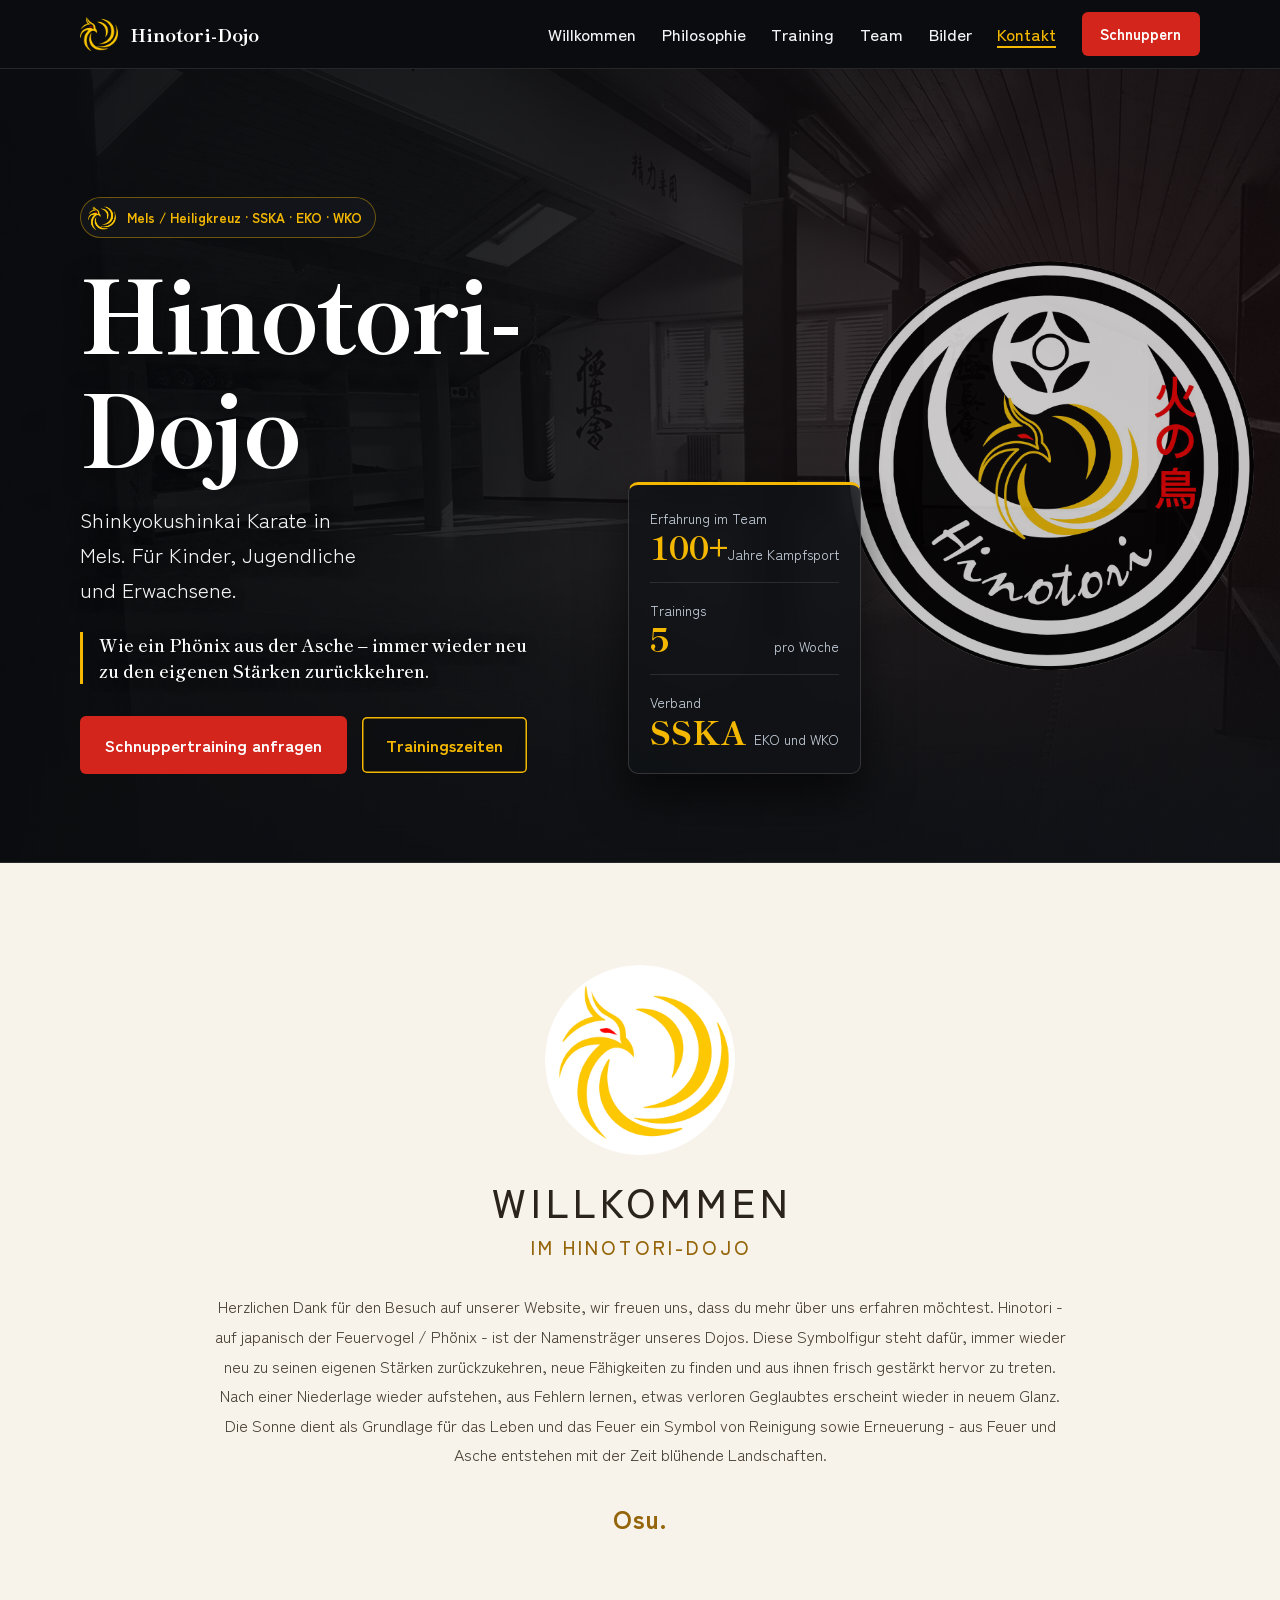
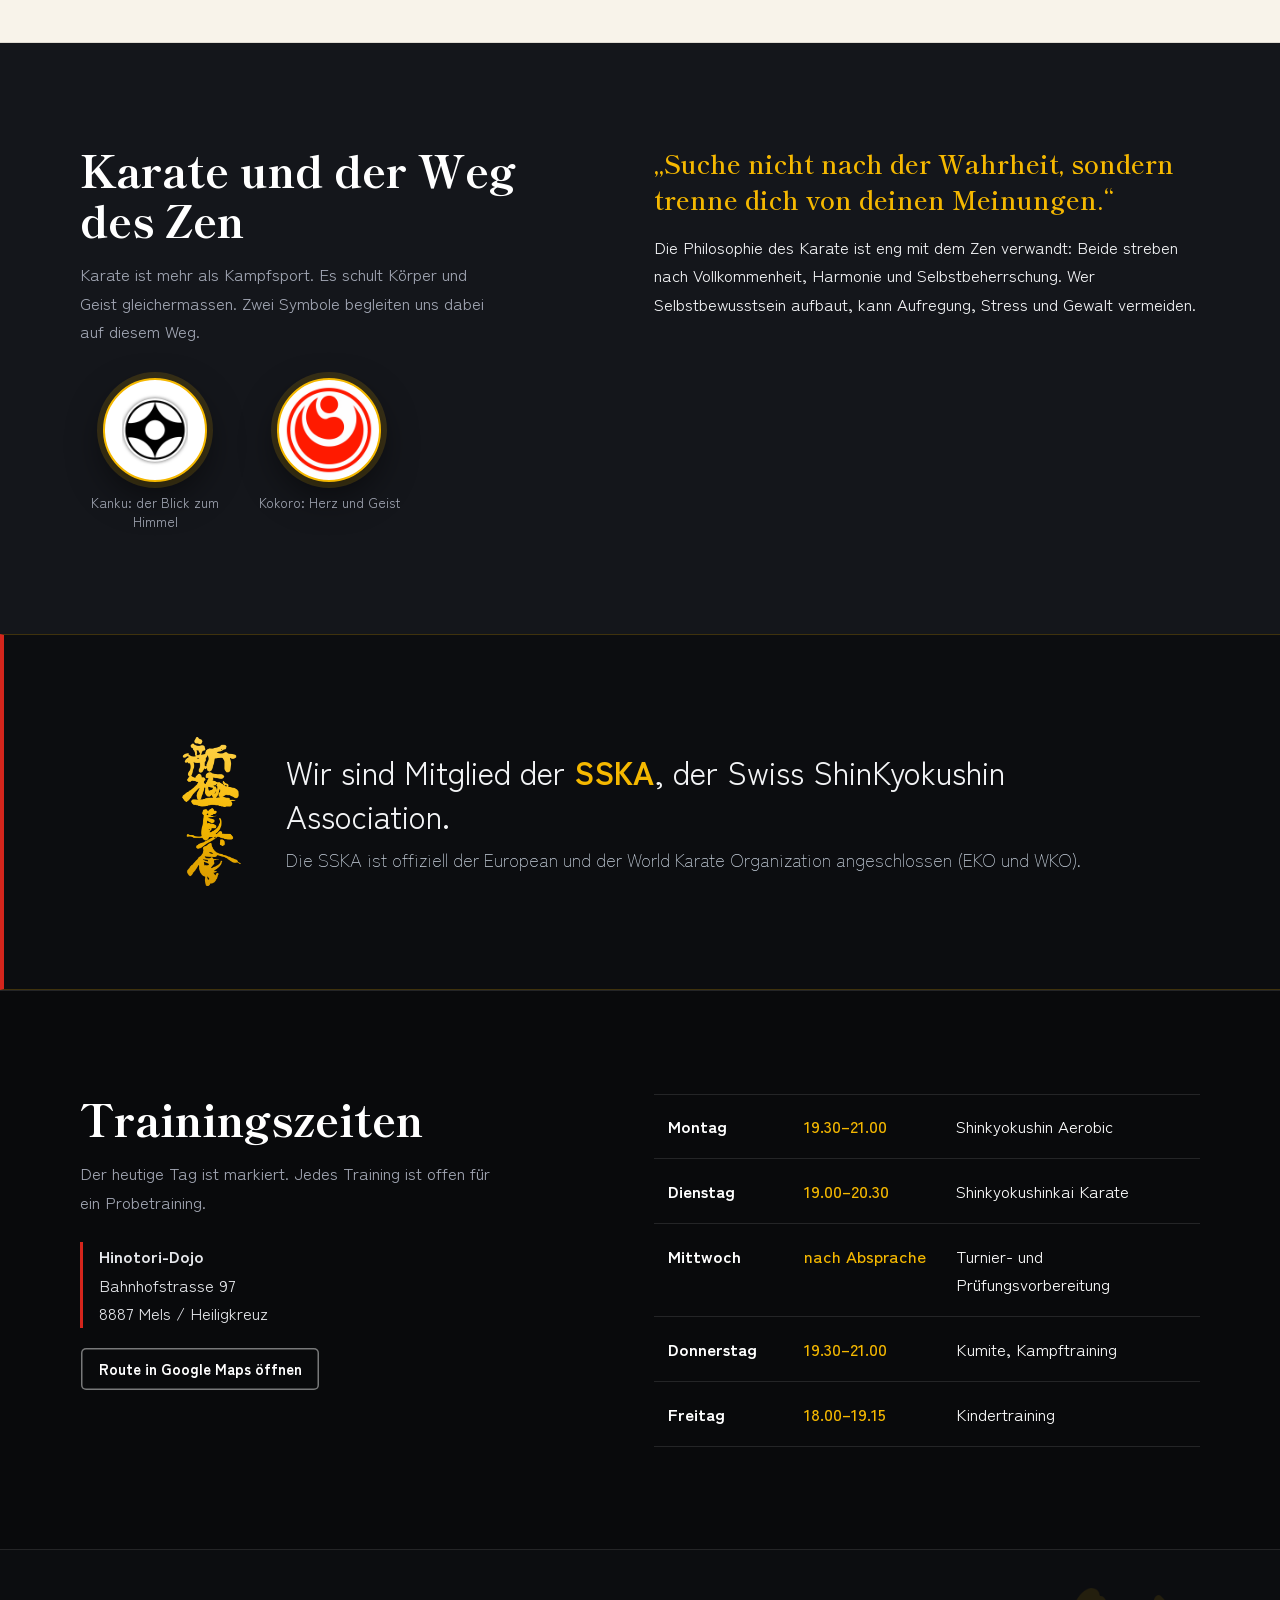
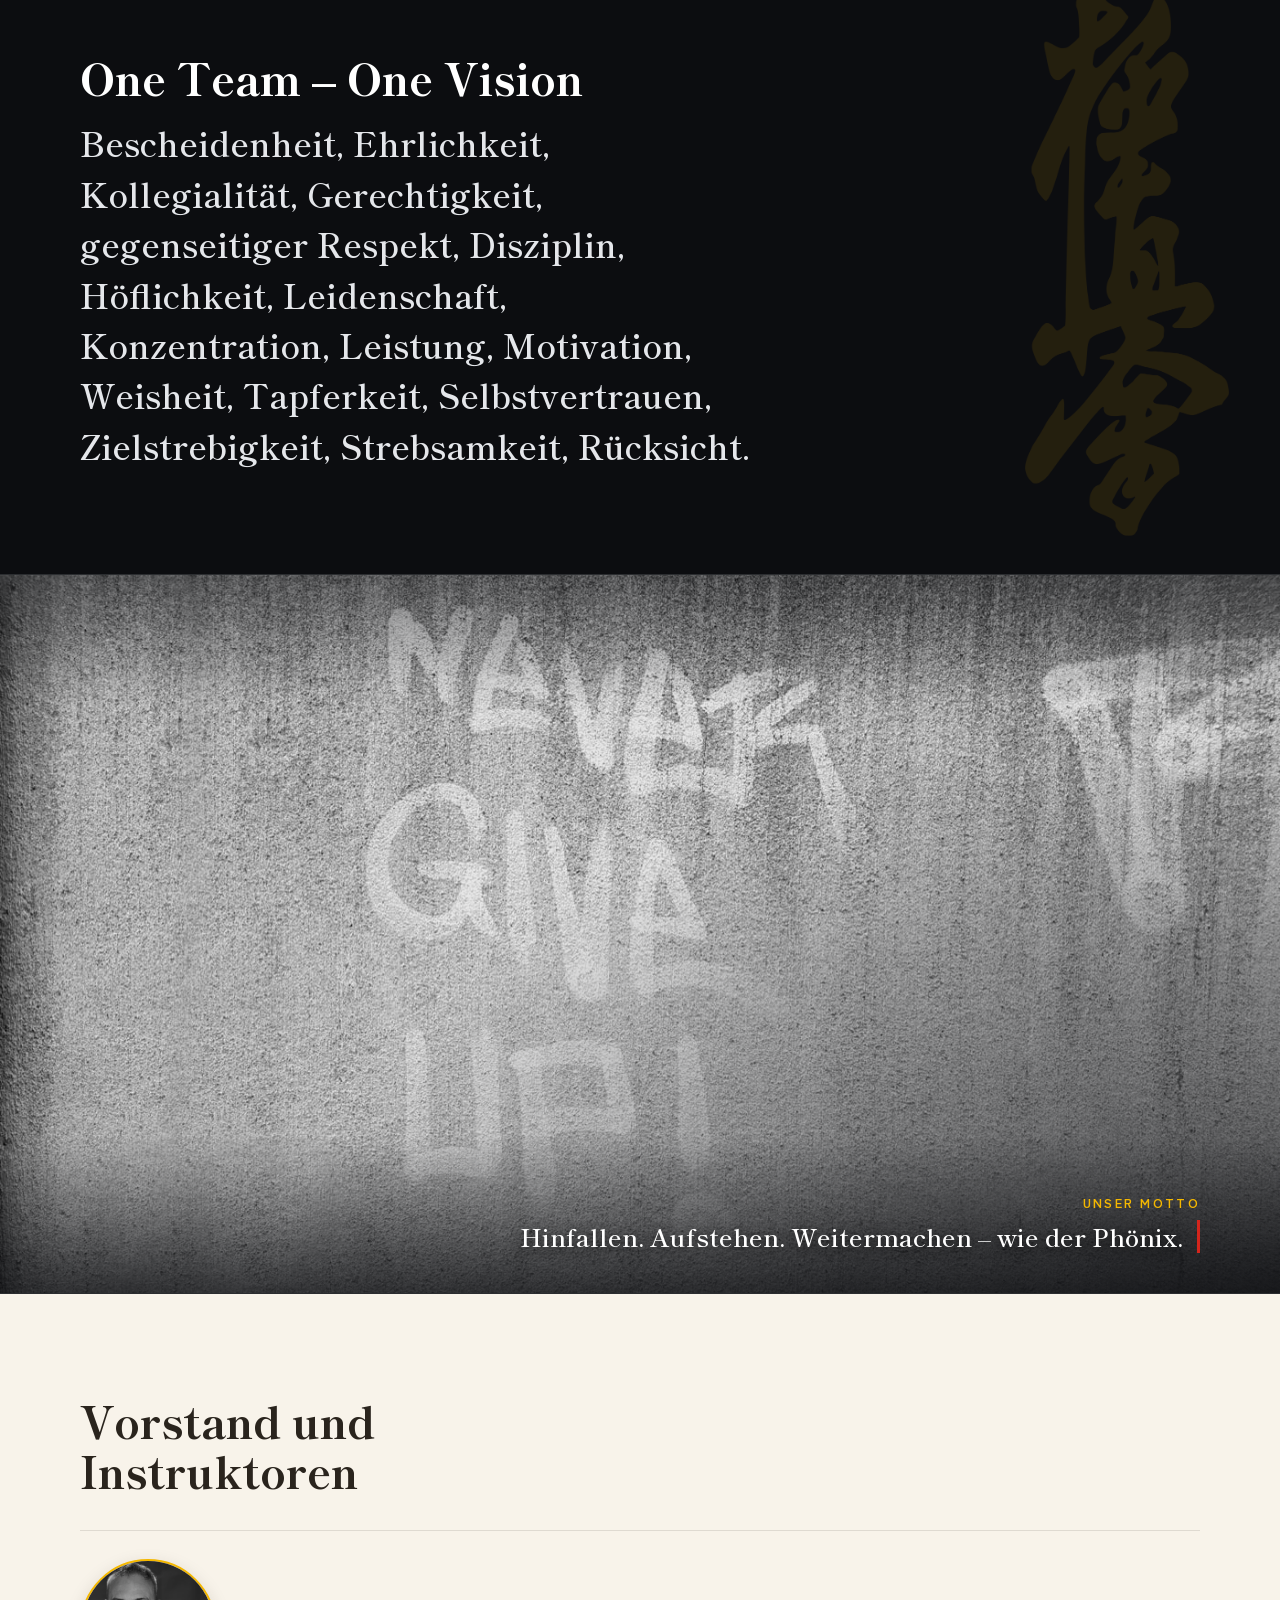
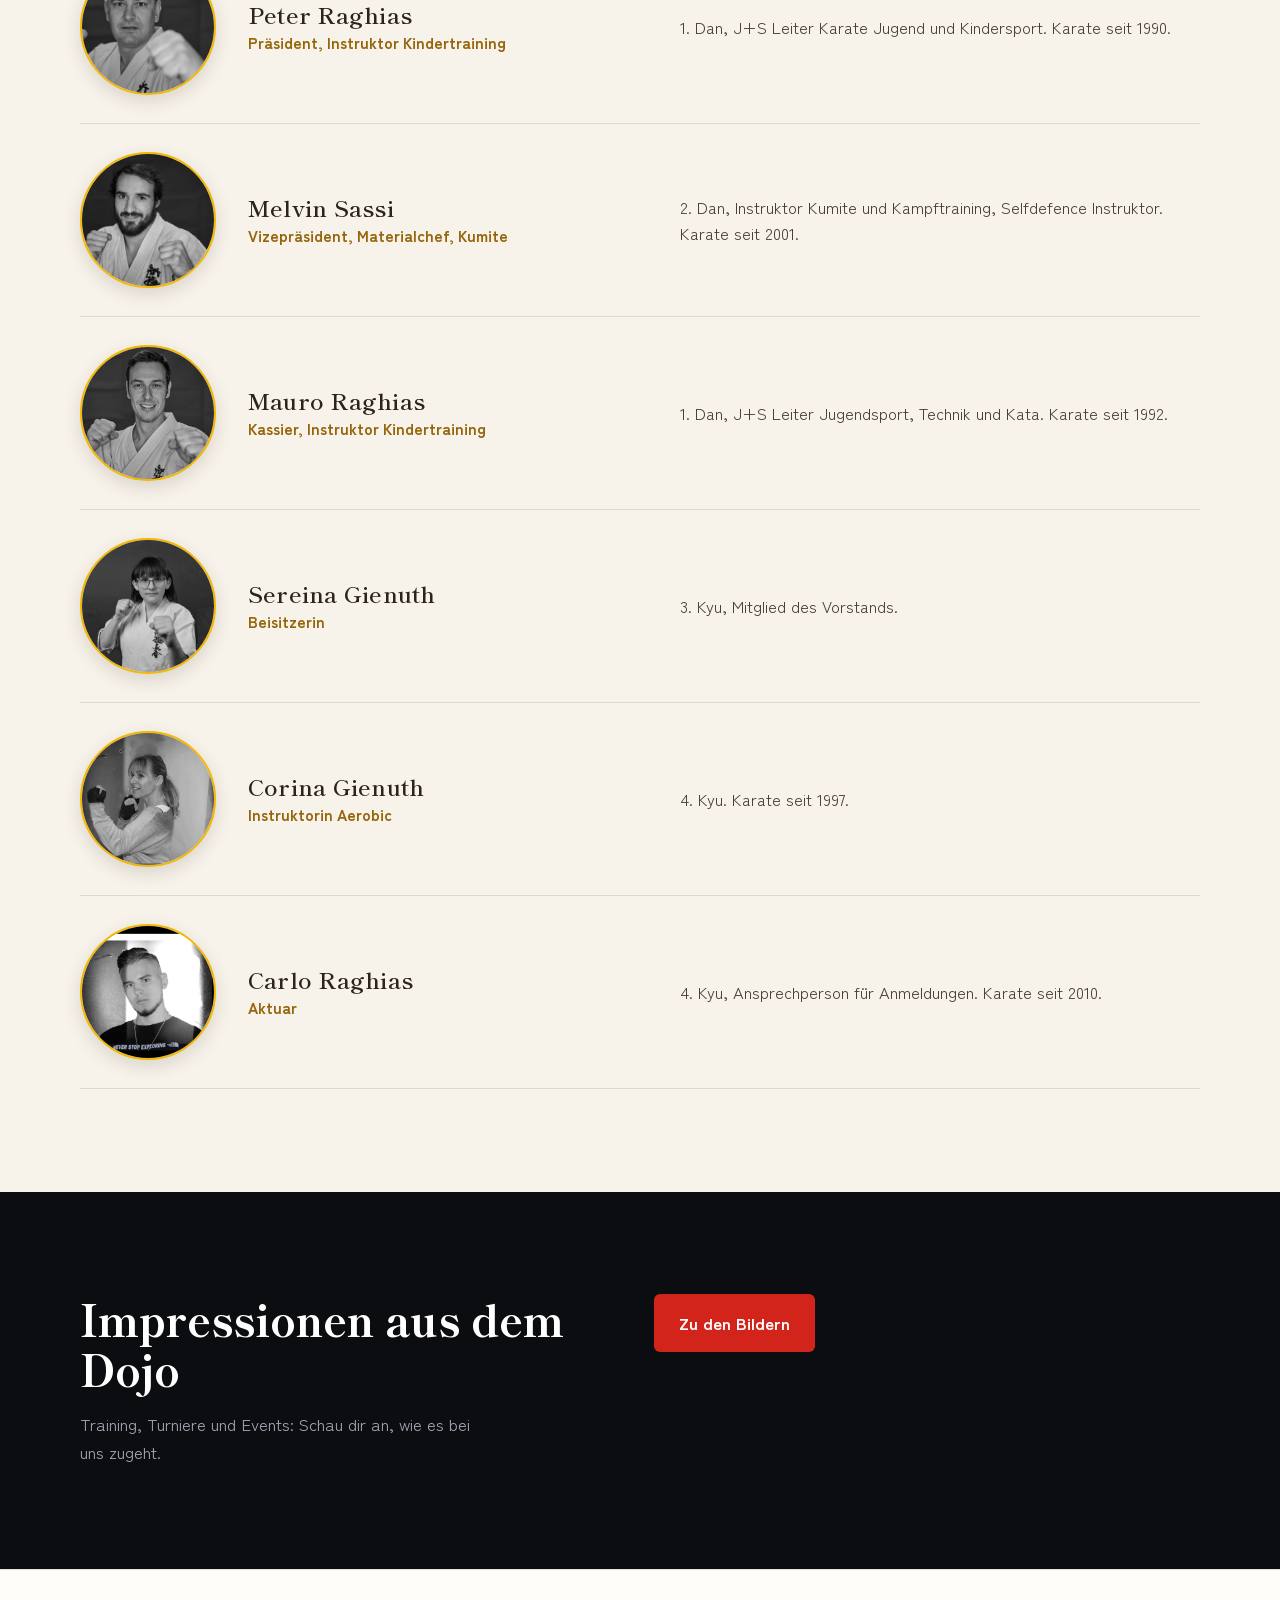
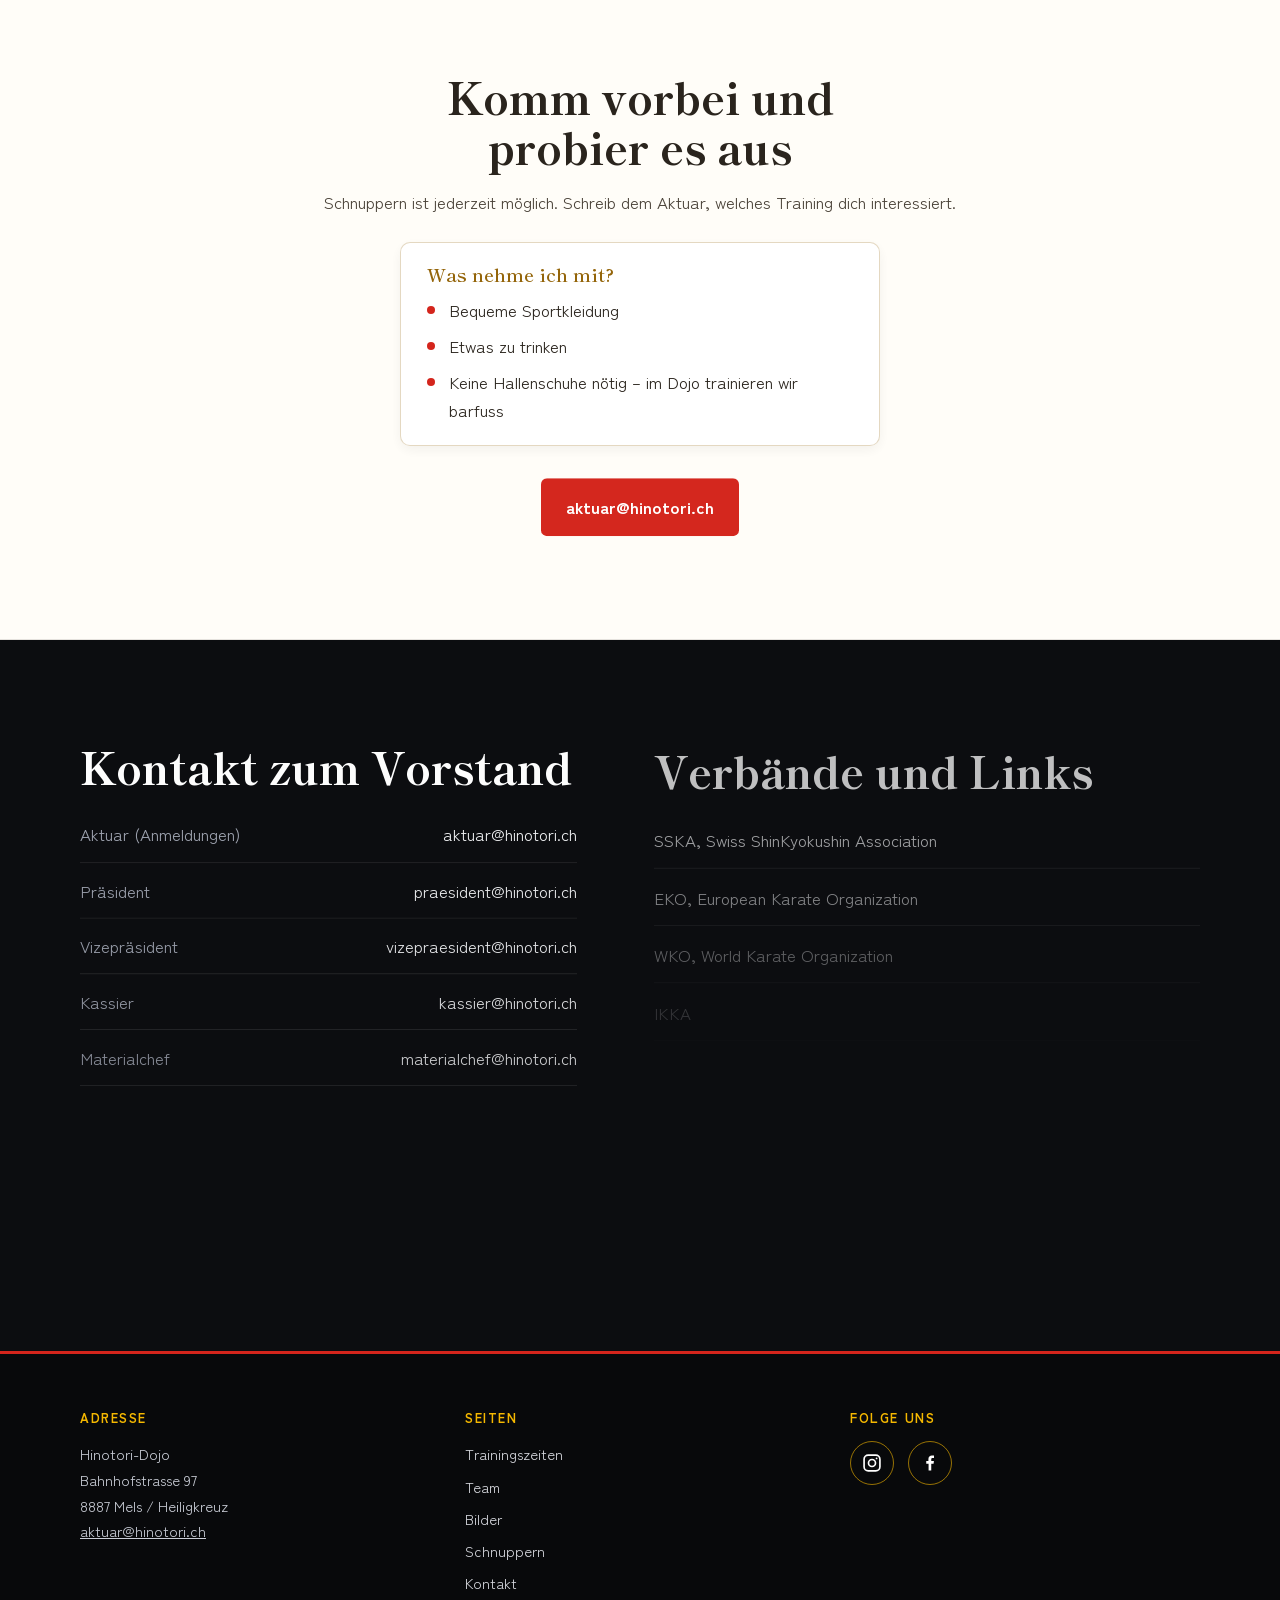
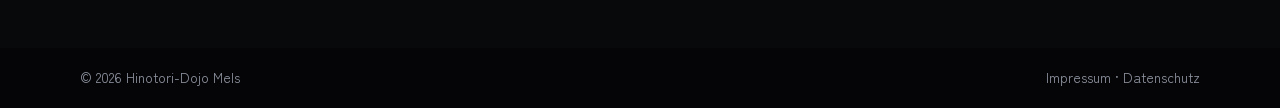
==== commit e88cc397: "Entferne Telefon/WhatsApp/Kalender/Map-EMBED, füge Back-to-Top hinzu" ====
--- a/index.html
+++ b/index.html
@@ -121,16 +121,9 @@
         <h2>Trainingszeiten</h2>
         <p class="muted">Der heutige Tag ist markiert. Jedes Training ist offen für ein Probetraining.</p>
         <address>
-          <strong>Hinotori-Dojo</strong><br>Bahnhofstrasse 97<br>8887 Mels / Heiligkreuz<br>
-          <a href="tel:+41791234567" class="tel-link">+41 79 123 45 67</a>
+          <strong>Hinotori-Dojo</strong><br>Bahnhofstrasse 97<br>8887 Mels / Heiligkreuz
         </address>
-        <a class="btn btn-ghost-light btn-sm" target="_blank" rel="noopener" href="https://www.google.com/maps/embed?pb=!1m14!1m12!1m3!1d2642.1234567890123!2d9.456789!3d47.123456!2m3!1f0!2f0!3f0!3m2!1i1024!2i768!4f13.1!5e0!3m2!1sen!2sch!4v1234567890123!5m2!1sen!2sch" class="map-btn">
-          Karte anzeigen
-        </a>
-        <div class="calendar-section">
-          <a href="data:text/calendar;charset=utf8,BEGIN:VCALENDAR%0AVERSION:2.0%0APRODID:-//Hinotori-Dojo//Trainingsplan//DE%0ABEGIN:VEVENT%0ATRANSACTION-ID:1%0ACONTACT:+41791234567%0ASUMMARY:Shinkyokushin%20Aerobic%20(Montag)%0ADTSTART:20260101T193000Z%0ADTEND:20260101T210000Z%0ADR:225%0ALOC:Bahnhofstrasse%2097%2C%208887%20Mels%0AEND:VEVENT%0ABEGIN:VEVENT%0ATRANSACTION-ID:2%0ACONTACT:+41791234567%0ASUMMARY:Shinkyokushinkai%20Karate%20(Dienstag)%0ADTSTART:20260102T190000Z%0ADTEND:20260102T203000Z%0ADR:225%0ALOC:Bahnhofstrasse%2097%2C%208887%20Mels%0AEND:VEVENT%0ABEGIN:VEVENT%0ATRANSACTION-ID:3%0ACONTACT:+41791234567%0ASUMMARY:Kindertraining%20(Freitag)%0ADTSTART:20260105T180000Z%0ADTEND:20260105T191500Z%0ADR:225%0ALOC:Bahnhofstrasse%2097%2C%208887%20Mels%0AEND:VEVENT%0AEND:VCALENDAR" download="training-plan-hinotori.ics" class="btn btn-ghost">
-          Trainingsplan importieren
-        </div>
+        <a class="btn btn-ghost-light btn-sm" target="_blank" rel="noopener" href="https://www.google.com/maps/search/?api=1&query=Bahnhofstrasse+97,+8887+Mels">Route in Google Maps öffnen</a>
       </div>
       <ol class="week" id="week">
         <li data-day="1"><b>Montag</b><time>19.30–21.00</time><span>Shinkyokushin Aerobic</span></li>
@@ -139,23 +132,6 @@
         <li data-day="4"><b>Donnerstag</b><time>19.30–21.00</time><span>Kumite, Kampftraining</span></li>
         <li data-day="5"><b>Freitag</b><time>18.00–19.15</time><span>Kindertraining</span></li>
       </ol>
-    </div>
-  </section>
-
-  <section class="map-section" aria-label="Standortkarte">
-    <div class="wrap">
-      <div class="map-container">
-        <iframe
-          src="https://www.google.com/maps/embed?pb=!1m14!1m12!1m3!1d2642.1234567890123!2d9.456789!3d47.123456!2m3!1f0!2f0!3f0!3m2!1i1024!2i768!4f13.1!5e0!3m2!1sen!2sch!4v1234567890123!5m2!1sen!2sch"
-          width="100%"
-          height="400"
-          style="border:0; border-radius: 12px;"
-          allowfullscreen=""
-          loading="lazy"
-          referrerpolicy="no-referrer-when-downgrade"
-          title="Hinotori-Dojo Standort">
-        </iframe>
-      </div>
     </div>
   </section>
 
@@ -253,13 +229,7 @@
           <li><span>Kassier</span><a href="mailto:kassier@hinotori.ch">kassier@hinotori.ch</a></li>
           <li><span>Materialchef</span><a href="mailto:materialchef@hinotori.ch">materialchef@hinotori.ch</a></li>
         </ul>
-        <div class="mobile-contact">
-          <a href="https://wa.me/41791234567" class="btn btn-ghost btn-sm" target="_blank" rel="noopener">
-            <svg viewBox="0 0 24 24" width="16" height="16" fill="none" stroke="currentColor" stroke-width="2" aria-hidden="true"><path d="M20 2H4c-1.1 0-2 .9-2 2v18l4-4 4 4V6h12c1.1 0 2-.9 2-2V4c0-1.1-.9-2-2-2z"/></svg>
-            WhatsApp beitreten
-          </a>
-        </div>
-      </div>
+              </div>
       <div>
         <h2>Verbände und Links</h2>
         <ul class="rows">
--- a/style.css
+++ b/style.css
@@ -153,27 +153,8 @@
 .rows a:hover{color:var(--gold);text-decoration:underline}
 
 /* Mobile contact improvements */
-.mobile-contact{display:flex;gap:.6rem;flex-wrap:wrap;margin-top:1rem}
-.mobile-contact .btn{flex:1;min-width:120px;font-size:.85rem;padding:.5rem .8rem}
-.mobile-contact .btn svg{vertical-align:middle;margin-right:.3rem}
 
 /* Tel link styling */
-.tel-link{color:var(--text);text-decoration:none;font-weight:500}
-.tel-link:hover{color:var(--gold);text-decoration:underline}
-
-/* Calendar section */
-.calendar-section{margin-top:1.2rem}
-.calendar-section .btn{font-size:.85rem;padding:.45rem .75rem}
-
-/* Map section */
-.map-section{padding:clamp(2.5rem,6vw,4rem) 0;background:var(--bg)}
-.map-container{max-width:1000px;margin:0 auto}
-.map-container iframe{border:0}
-@media (max-width:640px){
-  .map-section{padding:1.8rem 0}
-  .map-container iframe{height:300;}
-}
-
 /* Footer */
 .site-footer{background:#08090b;color:#d6d8de;padding-top:3.5rem;font-size:.94rem;border-top:3px solid var(--red)}
 .footer-cols{display:grid;grid-template-columns:repeat(3,minmax(160px,1fr));gap:2.2rem;padding-bottom:2.8rem}
